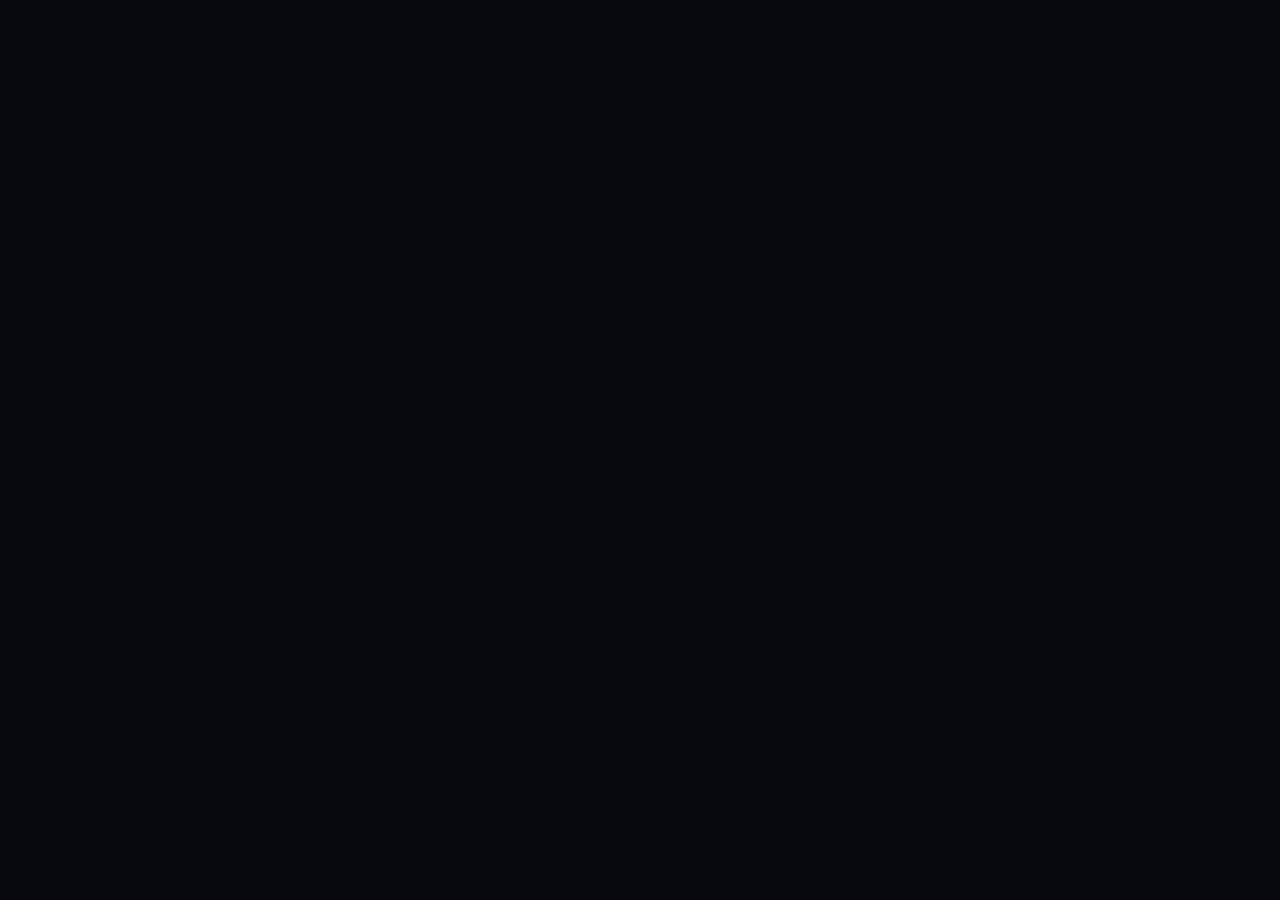
==== index.html @ 8daef74c "Add files via upload" ====
<!DOCTYPE html>
<html lang="en">
<head>
    <meta charset="UTF-8">
    <meta name="viewport" content="width=device-width, initial-scale=1.0">
    <title>IshaDashboard1018</title>
    <script src="https://unpkg.com/react@18/umd/react.production.min.js"></script>
    <script src="https://unpkg.com/react-dom@18/umd/react-dom.production.min.js"></script>
    <script src="https://unpkg.com/@babel/standalone/babel.min.js"></script>
    <script src="https://cdn.tailwindcss.com"></script>
    <style>
        body { background-color: #07090E; color: #E2E8F0; font-family: -apple-system, BlinkMacSystemFont, "Segoe UI", Roboto, Helvetica, Arial, sans-serif; margin: 0; padding: 0; overflow-x: hidden; }
        .no-scrollbar::-webkit-scrollbar { display: none; }
        .no-scrollbar { -ms-overflow-style: none; scrollbar-width: none; }
        .period-tab { padding: 1px 3px; font-size: 8px; font-weight: 700; cursor: pointer; color: #64748B; border-bottom: 2px solid transparent; }
        .period-tab.active { color: #38BDF8; border-bottom-color: #38BDF8; }
        .panel-card { background: #0D111A; border: 1px solid #1E293B; border-radius: 10px; padding: 12px; }
        @keyframes marqueeScroll { 0% { transform: translateX(0%); } 100% { transform: translateX(-50%); } }
        .marquee-track { display: flex; width: -moz-max-content; width: max-content; animation: marqueeScroll 22s linear infinite; }
        .marquee-track:hover { animation-play-state: paused; }
        @keyframes pulseBlink { 0% { opacity: 1; transform: scale(1); } 50% { opacity: 0.4; transform: scale(1.05); } 100% { opacity: 1; transform: scale(1); } }
        .blink-badge { animation: pulseBlink 1.2s infinite ease-in-out; }
    </style>
</head>
<body class="p-2 min-h-screen">
    <div id="root"></div>

    <script type="text/babel">
        const { useState, useEffect } = React;

        const MiniBarChart = ({ title, value, color, period, setPeriod, bars }) => (
            <div className="bg-[#090D14] border border-[#1E293B] rounded-lg p-2.5 mb-2.5">
                <div className="flex justify-between items-center text-[10px] font-bold mb-1">
                    <span className="text-slate-400 uppercase tracking-wider">{title}</span>
                    <span className={color}>{value}</span>
                </div>
                <div className="flex justify-between border-b border-[#1E293B] pb-1 mb-2">
                    {['1D', '5D', '1M', '6M', 'YTD', '1Y', '5Y', 'Max'].map(p => (
                        <span key={p} onClick={() => setPeriod(p)} className={`period-tab ${period === p ? 'active' : ''}`}>{p}</span>
                    ))}
                </div>
                <div className="flex items-end gap-1 h-10 pt-1">
                    {bars.map((h, i) => (
                        <div key={i} className="flex-1 rounded-t-sm" style={{ height: `${h}%`, background: color.includes('emerald') || color.includes('sky') ? 'linear-gradient(to top, #0284C7, #38BDF8)' : 'linear-gradient(to top, #C026D3, #E879F9)' }}></div>
                    ))}
                </div>
            </div>
        );

        const HorizontalBar = ({ label, value, percent, color }) => (
            <div className="flex items-center justify-between text-[10px] py-1">
                <span className="text-slate-300 w-24 truncate">{label}</span>
                <div className="flex-1 mx-2 bg-slate-800 rounded-full h-1.5 overflow-hidden">
                    <div className={`h-full rounded-full ${color}`} style={{ width: `${percent}%` }}></div>
                </div>
                <span className={`font-mono ${value.startsWith('+') ? 'text-emerald-400' : 'text-amber-400'}`}>{value}</span>
            </div>
        );

        const App = () => {
            const [selectedBot, setSelectedBot] = useState('crypto');
            const [superIntel, setSuperIntel] = useState(true);
            const [activeNav, setActiveNav] = useState('overview');
            const [refreshing, setRefreshing] = useState(false);
            const [tickerQuery, setTickerQuery] = useState('');
            const [tickerSuggestions, setTickerSuggestions] = useState([]);
            
            // Selected search stock for dynamic chart below search bar
            const [searchedStock, setSearchedStock] = useState(null);
            const [searchChartPeriod, setSearchChartPeriod] = useState('1D');

            // Independent states for each bot page: crypto, us_trading, zerodha
            const [botStates, setBotStates] = useState({
                crypto: { status: 'STOPPED', buyBlocked: 'ON' },
                us_trading: { status: 'STOPPED', buyBlocked: 'ON' },
                zerodha: { status: 'STOPPED', buyBlocked: 'ON' }
            });
            
            const [unrMsg, setUnrMsg] = useState([
                { id: 1, time: '2026-10-17 07:35:12', source: 'Robinhood.com', text: 'Order filled: Buy 14.21 NEAR-USD @ $5.08 limit execution confirmed.' },
                { id: 2, time: '2026-10-17 07:30:00', source: 'Robinhood.com', text: 'Liquidity alert: Available buying power successfully synchronized.' }
            ]);
            const [allMsg, setAllMsg] = useState([
                { id: 1, time: '2026-10-17 07:35:12', source: 'Robinhood.com', text: 'Order filled: Buy 14.21 NEAR-USD @ $5.08 limit execution confirmed.' },
                { id: 2, time: '2026-10-17 07:30:00', source: 'Robinhood.com', text: 'Liquidity alert: Available buying power successfully synchronized.' }
            ]);

            // BCU_V1: server-driven bot state, Stop BUY and messages (no local source of truth)
            React.useEffect(() => {
                let on = true;
                const get = async (u) => { const r = await fetch(u, { credentials: 'same-origin', cache: 'no-store' }); const x = await r.json().catch(() => ({})); if (!r.ok) { const e = new Error(x.error || ('HTTP ' + r.status)); e.status = r.status; throw e; } return x; };
                const load = async () => {
                    try {
                        const [c, s, m] = await Promise.all([get('/api/buy-controls'), get('/api/bot-live-status'), get('/api/messages')]);
                        if (!on) return;
                        setBotStates(prev => { const n = { ...prev }; ['crypto', 'us_trading', 'zerodha'].forEach(b => { n[b] = { ...prev[b], buyBlocked: c.state.bots[b].enabled === true ? 'OFF' : 'ON', status: s.bots[b].running ? 'RUNNING' : 'STOPPED' }; }); return n; });
                        setAllMsg(m.messages); setUnrMsg(m.unread_messages);
                    } catch (e) { if (e.status === 401 && window.__showLogin) window.__showLogin(); }
                };
                window.__refresh = load; load();
                const id = setInterval(load, 5000);
                return () => { on = false; clearInterval(id); };
            }, []);
            const [p1, setP1] = useState('1D');
            const [p2, setP2] = useState('1D');
            const [p3, setP3] = useState('5D');

            const [liveTickers, setLiveTickers] = useState([]);


            // Live market ticker feed; quotes come from the existing market API.
            useEffect(() => {
                let cancelled = false;
                let timer;
                const botKey = String(selectedBot || '').toLowerCase();
                const symbols = botKey.includes('crypto')
                    ? ['BTC-USD', 'ETH-USD', 'SOL-USD', 'DOGE-USD', 'XRP-USD', 'NEAR-USD']
                    : (botKey.includes('zerodha') || botKey.includes('india')
                        ? ['RELIANCE.NS', 'TCS.NS', 'INFY.NS', 'HDFCBANK.NS', 'ICICIBANK.NS', 'SBIN.NS']
                        : ['AAPL', 'MSFT', 'NVDA', 'AMZN', 'META', 'TSLA']);

                const refreshLiveTickers = async () => {
                    const results = await Promise.all(symbols.map(async symbol => {
                        try {
                            const response = await fetch(
                                '/api/world-market/chart?symbol=' +
                                encodeURIComponent(symbol) + '&period=day',
                                { cache: 'no-store' }
                            );
                            if (!response.ok) return null;
                            const payload = await response.json();
                            const chart = payload?.data?.chart?.result?.[0];
                            if (!chart) return null;

                            const meta = chart.meta || {};
                            const quote = chart.indicators?.quote?.[0] || {};
                            const closes = (quote.close || []).filter(
                                value => typeof value === 'number' && Number.isFinite(value)
                            );
                            const price = Number(meta.regularMarketPrice) || closes[closes.length - 1];
                            const previous = Number(meta.chartPreviousClose) ||
                                Number(meta.previousClose) || closes[0];
                            if (!Number.isFinite(price) || !Number.isFinite(previous) || previous === 0) return null;

                            const change = ((price - previous) / previous) * 100;
                            const currency = meta.currency || (symbol.endsWith('.NS') ? 'INR' : 'USD');
                            const formatted = new Intl.NumberFormat('en-US', {
                                style: 'currency',
                                currency,
                                maximumFractionDigits: price < 10 ? 4 : 2
                            }).format(price);

                            return {
                                symbol,
                                price: formatted,
                                change: (change >= 0 ? '+' : '') + change.toFixed(2) + '%',
                                bullish: change >= 0
                            };
                        } catch (_) {
                            return null;
                        }
                    }));

                    if (!cancelled) setLiveTickers(results.filter(Boolean));
                };

                refreshLiveTickers();
                timer = setInterval(refreshLiveTickers, 60000);
                return () => {
                    cancelled = true;
                    clearInterval(timer);
                };
            }, [selectedBot]);


            // Search suggestions are retrieved from the live market API.
            useEffect(() => {
                let cancelled = false;
                const query = tickerQuery.trim();

                if (!query) {
                    setTickerSuggestions([]);
                    return () => { cancelled = true; };
                }

                const timer = setTimeout(async () => {
                    try {
                        const response = await fetch(
                            '/api/world-market/search?q=' + encodeURIComponent(query),
                            { cache: 'no-store' }
                        );
                        if (!response.ok) throw new Error('Search request failed');

                        const payload = await response.json();
                        const data = payload?.data || payload || {};
                        const quotes = data.quotes || data.results || [];
                        const filtered = quotes.filter(item => String(item.symbol || '').trim()).slice(0, 10).map(item => ({
                            symbol: item.symbol,
                            name: item.shortname || item.longname || item.symbol,
                            price: 'Select for live quote',
                            change: '',
                            bullish: true
                        }));

                        if (!cancelled) setTickerSuggestions(filtered);
                    } catch (_) {
                        if (!cancelled) setTickerSuggestions([]);
                    }
                }, 300);

                return () => {
                    cancelled = true;
                    clearTimeout(timer);
                };
            }, [tickerQuery, selectedBot]);

            const handleFullRefresh = () => {
                setRefreshing(true);
                Promise.resolve()
                    .then(() => {
                        return Promise.all([
                            typeof window.__refresh === 'function'
                                ? window.__refresh() : Promise.resolve(),
                            typeof window.__refreshPortfolio === 'function'
                                ? window.__refreshPortfolio() : Promise.resolve()
                        ]);
                    })
                    .catch((error) => {
                        console.error('Dashboard refresh failed:', error);
                    })
                    .finally(() => {
                        setTimeout(() => setRefreshing(false), 700);
                    });
            };

            const handleTickerInput = (e) => {
                setTickerQuery(e.target.value);
            };

            const selectTicker = async (item) => {
                setTickerQuery('');
                setTickerSuggestions([]);
                setSearchedStock({
                    ...item,
                    price: 'Loading live quote...',
                    change: '',
                    bullish: true
                });

                try {
                    const response = await fetch(
                        '/api/world-market/chart?symbol=' +
                        encodeURIComponent(item.symbol) + '&period=day',
                        { cache: 'no-store' }
                    );
                    if (!response.ok) throw new Error('Quote request failed');

                    const payload = await response.json();
                    const chart = payload?.data?.chart?.result?.[0];
                    if (!chart) throw new Error('No quote data');

                    const meta = chart.meta || {};
                    const closes = (chart.indicators?.quote?.[0]?.close || [])
                        .filter(v => typeof v === 'number' && Number.isFinite(v));
                    const price = Number(meta.regularMarketPrice) ||
                        closes[closes.length - 1];
                    const previous = Number(meta.chartPreviousClose) ||
                        Number(meta.previousClose) || closes[0];

                    if (!Number.isFinite(price)) throw new Error('No current price');

                    const currency = meta.currency ||
                        (item.symbol.endsWith('.NS') || item.symbol.endsWith('.BO') ? 'INR' : 'USD');
                    const formatted = new Intl.NumberFormat('en-US', {
                        style: 'currency',
                        currency,
                        maximumFractionDigits: price < 10 ? 4 : 2
                    }).format(price);

                    const change = Number.isFinite(previous) && previous !== 0
                        ? ((price - previous) / previous) * 100
                        : null;

                    setSearchedStock({
                        ...item,
                        price: formatted,
                        change: change === null ? 'Change unavailable' :
                            (change >= 0 ? '+' : '') + change.toFixed(2) + '%',
                        bullish: change === null ? true : change >= 0
                    });
                } catch (error) {
                    setSearchedStock({
                        ...item,
                        price: 'Live quote unavailable',
                        change: '',
                        bullish: true
                    });
                }
            };

            const [liveProfiles, setLiveProfiles] = useState({});

            const botProfiles = {
                crypto: {
                    name: 'Crypto Bot',
                    portal: 'Robinhood.com',
                    funds: '$94.10',
                    realized: '+$24.50 (+26.04%)',
                    unrealized: '+$8.18 (+11.75%)',
                    totalValue: '$77.78',
                    holdingsTitle: 'CRYPTO Active Holdings - Live Stream (Robinhood.com)',
                    holdings: [
                        { asset: 'NEAR-USD', shares: '14.21', buyPrice: '$5.08', currPrice: '$4.78', diff: '-$0.3000', invested: '$72.1', fee: '$0.15', currVal: '$67.92', totalDiff: '-$4.18' },
                        { asset: 'BTC-USD', shares: '0.00005973', buyPrice: '$83500', currPrice: '$81760.77', diff: '-$1739.2300', invested: '$4.99', fee: '$0.02', currVal: '$4.88', totalDiff: '-$0.11' },
                        { asset: 'XLM-USD', shares: '1', buyPrice: '$0.19', currPrice: '$0.1834', diff: '-$0.0066', invested: '$0.19', fee: '$0.01', currVal: '$0.18', totalDiff: '-$0.01' }
                    ],
                    closedTrades: [
                        { time: '2026-10-13 18:38', symbol: 'NEAR-USD', type: 'SELL +5% NP', qty: '12.8', invested: '$26.18', sold: '$27.52', pnl: '+$14.85' },
                        { time: '2026-10-12 14:15', symbol: 'SOL-USD', type: 'SELL +5% NP', qty: '0.45', invested: '$77.63', sold: '$81.54', pnl: '+$8.40' },
                        { time: '2026-10-11 09:18', symbol: 'BTC-USD', type: 'SELL -1% Loss', qty: '0.0001', invested: '$6.68', sold: '$6.61', pnl: '-$1.25' }
                    ]
                },
                us_trading: {
                    name: 'US Trading Bot',
                    portal: 'Robinhood.com',
                    funds: '$1,450.00',
                    realized: '+$112.30 (+8.40%)',
                    unrealized: '+$45.20 (+3.10%)',
                    totalValue: '$1,607.50',
                    holdingsTitle: 'US TRADING Active Holdings - Live Stream (Robinhood.com)',
                    holdings: [
                        { asset: 'NVDA', shares: '5.00', buyPrice: '$132.50', currPrice: '$138.20', diff: '+$5.7000', invested: '$662.50', fee: '$0.50', currVal: '$691.00', totalDiff: '+$28.50' },
                        { asset: 'TSLA', shares: '3.00', buyPrice: '$225.00', currPrice: '$218.50', diff: '-$6.5000', invested: '$675.00', fee: '$0.50', currVal: '$655.50', totalDiff: '-$19.50' }
                    ],
                    closedTrades: [
                        { time: '2026-10-13 15:45', symbol: 'AAPL', type: 'SELL +3% NP', qty: '4.00', invested: '$880.00', sold: '$906.40', pnl: '+$26.40' }
                    ]
                },
                zerodha: {
                    name: 'Zerodha Bot',
                    portal: 'India (Zerodha.com)',
                    funds: '₹45,200.00',
                    realized: '+₹3,450.00 (+7.60%)',
                    unrealized: '+₹1,210.00 (+2.70%)',
                    totalValue: '₹49,860.00',
                    holdingsTitle: 'ZERODHA Active Holdings - Live Stream (India)',
                    holdings: [
                        { asset: 'RELIANCE', shares: '10', buyPrice: '₹2,880.00', currPrice: '₹2,940.00', diff: '+₹60.00', invested: '₹28,800', fee: '₹15.00', currVal: '₹29,400', totalDiff: '+₹600.00' },
                        { asset: 'TCS', shares: '5', buyPrice: '₹4,150.00', currPrice: '₹4,120.00', diff: '-₹30.00', invested: '₹20,750', fee: '₹12.00', currVal: '₹20,600', totalDiff: '-₹150.00' }
                    ],
                    closedTrades: [
                        { time: '2026-10-13 14:10', symbol: 'INFY', type: 'SELL +4% Target', qty: '15', invested: '₹22,500', sold: '₹23,400', pnl: '+₹900.00' }
                    ]
                }
            };


            React.useEffect(() => {
                let active = true;

                const number = (value) => {
                    if (value === null || value === undefined || value === '') return null;
                    const n = Number(value);
                    return Number.isFinite(n) ? n : null;
                };

                const money = (value, currency) => {
                    const n = number(value);
                    if (n === null) return 'Unavailable';
                    return new Intl.NumberFormat(
                        currency === 'INR' ? 'en-IN' : 'en-US',
                        { style: 'currency', currency, maximumFractionDigits: 2 }
                    ).format(n);
                };

                const signedMoney = (value, currency) => {
                    const n = number(value);
                    if (n === null) return 'Unavailable';
                    return (n > 0 ? '+' : n < 0 ? '-' : '') +
                        money(Math.abs(n), currency);
                };

                const percent = (value, base) => {
                    const n = number(value);
                    const b = number(base);
                    if (n === null || b === null || b === 0) return '';
                    return ` (${n / Math.abs(b) * 100 >= 0 ? '+' : ''}${(n / Math.abs(b) * 100).toFixed(2)}%)`;
                };

                const unavailable = (name, portal, title) => ({
                    name, portal,
                    funds: 'Unavailable',
                    realized: 'Unavailable',
                    unrealized: 'Unavailable',
                    totalValue: 'Unavailable',
                    holdingsTitle: title,
                    holdings: [],
                    closedTrades: []
                });

                const loadPortfolio = async () => {
                    try {
                        const response = await fetch('/api/dashboard-data', {
                            credentials: 'same-origin',
                            cache: 'no-store'
                        });
                        if (!response.ok) {
                            throw new Error('Portfolio API returned HTTP ' + response.status);
                        }

                        const payload = await response.json();
                        const data = payload.data || {};
                        const profiles = {
                            crypto: unavailable(
                                'Crypto Bot', 'Robinhood.com',
                                'CRYPTO Holdings — live account integration unavailable'
                            ),
                            us_trading: unavailable(
                                'US Trading Bot', 'Robinhood.com',
                                'US STOCKS Holdings — account data unavailable'
                            ),
                            zerodha: unavailable(
                                'Zerodha Bot', 'India (Zerodha.com)',
                                'ZERODHA Holdings — snapshot unavailable'
                            )
                        };

                        const stocks = data.stocks && data.stocks.available
                            ? data.stocks.data : null;

                        if (stocks && typeof stocks === 'object') {
                            const cash = number(stocks.cash);
                            const positions = Object.entries(stocks.positions || {});
                            let marketValue = 0;
                            let unrealized = 0;
                            let complete = cash !== null;
                            const holdings = positions.map(([symbol, p]) => {
                                const qty = number(p.quantity);
                                const entry = number(p.entry_price);
                                const last = number(p.last_price);
                                const invested = number(p.total_cost) ??
                                    (qty !== null && entry !== null ? qty * entry : null);
                                const value = qty !== null && last !== null ? qty * last : null;
                                const diff = entry !== null && last !== null ? last - entry : null;
                                const pnl = qty !== null && diff !== null ? qty * diff : null;

                                if (value === null || pnl === null) complete = false;
                                if (value !== null) marketValue += value;
                                if (pnl !== null) unrealized += pnl;

                                return {
                                    asset: symbol,
                                    shares: qty === null ? 'Unavailable' : String(qty),
                                    buyPrice: money(entry, 'USD'),
                                    currPrice: money(last, 'USD'),
                                    diff: signedMoney(diff, 'USD'),
                                    invested: money(invested, 'USD'),
                                    fee: money(p.entry_fee, 'USD'),
                                    currVal: money(value, 'USD'),
                                    totalDiff: signedMoney(pnl, 'USD')
                                };
                            });

                            const realized = number(stocks.realized_pnl);
                            const starting = number(stocks.starting_cash);
                            const realizedText = realized === null
                                ? 'Unavailable'
                                : signedMoney(realized, 'USD') + percent(realized, starting);
                            const unrealizedText = complete
                                ? signedMoney(unrealized, 'USD') +
                                  percent(unrealized, positions.reduce((sum, [, p]) =>
                                      sum + (number(p.total_cost) ?? 0), 0))
                                : 'Unavailable';

                            const rows = data.stock_trades &&
                                data.stock_trades.available &&
                                Array.isArray(data.stock_trades.rows)
                                ? data.stock_trades.rows : [];

                            const first = (row, keys) => {
                                for (const key of keys) {
                                    if (row[key] !== undefined && row[key] !== '') return row[key];
                                }
                                return '—';
                            };

                            profiles.us_trading = {
                                name: 'US Trading Bot',
                                portal: 'Robinhood.com',
                                funds: money(cash, 'USD'),
                                realized: realizedText,
                                unrealized: unrealizedText,
                                totalValue: cash !== null && complete
                                    ? money(cash + marketValue, 'USD') : 'Unavailable',
                                holdingsTitle: 'US STOCKS Account Snapshot' +
                                    (data.stocks.source_modified
                                        ? ' — source updated ' + data.stocks.source_modified : ''),
                                holdings,
                                closedTrades: rows.map(row => ({
                                    time: first(row, ['time', 'timestamp', 'created', 'entry_time']),
                                    symbol: first(row, ['symbol', 'ticker', 'asset']),
                                    type: first(row, ['type', 'side', 'action', 'reason']),
                                    qty: first(row, ['quantity', 'qty', 'shares']),
                                    invested: first(row, ['invested', 'cost_basis', 'buy_value']),
                                    sold: first(row, ['sold', 'proceeds', 'sell_value']),
                                    pnl: String(first(row, ['pnl', 'realized_pnl', 'profit_loss']))
                                }))
                            };
                        }

                        const z = data.zerodha && data.zerodha.available
                            ? data.zerodha.data : null;

                        if (z && typeof z === 'object') {
                            const rows = Array.isArray(z.holdings) ? z.holdings : [];
                            let unrealized = 0;
                            let pnlComplete = rows.length > 0;

                            const holdings = rows.map(h => {
                                const qty = number(h.quantity);
                                const avg = number(h.average_price);
                                const last = number(h.last_price);
                                const pnl = number(h.pnl);
                                if (pnl === null) pnlComplete = false;
                                else unrealized += pnl;

                                return {
                                    asset: h.tradingsymbol || '—',
                                    shares: qty === null ? 'Unavailable' : String(qty),
                                    buyPrice: money(avg, 'INR'),
                                    currPrice: money(last, 'INR'),
                                    diff: signedMoney(
                                        avg !== null && last !== null ? last - avg : null,
                                        'INR'
                                    ),
                                    invested: money(
                                        qty !== null && avg !== null ? qty * avg : null,
                                        'INR'
                                    ),
                                    fee: 'Unavailable',
                                    currVal: money(
                                        qty !== null && last !== null ? qty * last : null,
                                        'INR'
                                    ),
                                    totalDiff: signedMoney(pnl, 'INR')
                                };
                            });

                            const paper = z.mode === 'PAPER' || z.read_only === true;
                            profiles.zerodha = {
                                name: 'Zerodha Bot',
                                portal: 'India (Zerodha.com)',
                                funds: paper ? 'Not verified — PAPER/read-only' : 'Unavailable',
                                realized: 'Unavailable — not supplied by this snapshot',
                                unrealized: pnlComplete
                                    ? signedMoney(unrealized, 'INR') : 'Unavailable',
                                totalValue: 'Unavailable — account total not verified',
                                holdingsTitle: 'ZERODHA ' +
                                    (paper ? 'PAPER / READ-ONLY SNAPSHOT' : 'Reconciliation Snapshot') +
                                    (z.timestamp_utc ? ' — ' + z.timestamp_utc : ''),
                                holdings,
                                closedTrades: []
                            };
                        }

                        if (active) setLiveProfiles(profiles);
                    } catch (error) {
                        console.error('Portfolio data refresh failed:', error);
                    }
                };

                window.__refreshPortfolio = loadPortfolio;
                loadPortfolio();
                const timer = setInterval(loadPortfolio, 30000);

                return () => {
                    active = false;
                    clearInterval(timer);
                    if (window.__refreshPortfolio === loadPortfolio) {
                        delete window.__refreshPortfolio;
                    }
                };
            }, []);

            const currentData = liveProfiles[selectedBot] || {
                name: botProfiles[selectedBot].name,
                portal: botProfiles[selectedBot].portal,
                funds: 'Unavailable',
                realized: 'Unavailable',
                unrealized: 'Unavailable',
                totalValue: 'Unavailable',
                holdingsTitle: 'Waiting for verified account data',
                holdings: [],
                closedTrades: []
            };
            const currentState = botStates[selectedBot];

            return (
                <div className="max-w-[1700px] mx-auto flex flex-col gap-3">
                    
                    {/* HEADER */}
                    <div className="flex flex-wrap items-center justify-between gap-3 bg-[#0D111A] border border-[#1E293B] rounded-xl p-2.5">
                        
                        {/* LEFT: ADMIN CONSOLE */}
                        <div className="flex items-center gap-2">
                            <span className="font-bold text-sm text-white">Admin Console</span>
                            <span className="bg-emerald-950 text-emerald-400 border border-emerald-500/40 text-[9px] font-bold px-2 py-0.5 rounded-full">LIVE NOW</span>
                        </div>

                        {/* CENTER: 3 BOT SELECTORS */}
                        <div className="flex items-center gap-2.5 mx-auto">
                            <button onClick={() => setSelectedBot('crypto')} className={`px-4 py-2 rounded-xl flex items-center gap-3 transition cursor-pointer text-left ${selectedBot === 'crypto' ? 'border-2 border-white scale-105' : 'opacity-80'}`} style={{ background: 'linear-gradient(135deg, #b45309, #f59e0b)', color: 'white', minWidth: '150px' }}>
                                <span className="text-2xl font-black">₿</span>
                                <div><div className="text-xs font-black">Crypto</div><div className="text-[10px]">Robinhood</div></div>
                            </button>
                            <button onClick={() => setSelectedBot('us_trading')} className={`px-4 py-2 rounded-xl flex items-center gap-3 transition cursor-pointer text-left ${selectedBot === 'us_trading' ? 'border-2 border-white scale-105' : 'opacity-80'}`} style={{ background: 'linear-gradient(135deg, #047857, #10b981)', color: 'white', minWidth: '150px' }}>
                                <span className="text-2xl font-black">$</span>
                                <div><div className="text-xs font-black">US Trading</div><div className="text-[10px]">Robinhood</div></div>
                            </button>
                            <button onClick={() => setSelectedBot('zerodha')} className={`px-4 py-2 rounded-xl flex items-center gap-3 transition cursor-pointer text-left ${selectedBot === 'zerodha' ? 'border-2 border-white scale-105' : 'opacity-80'}`} style={{ background: 'linear-gradient(135deg, #4338ca, #8b5cf6)', color: 'white', minWidth: '150px' }}>
                                <span className="text-2xl font-black">₹</span>
                                <div><div className="text-xs font-black">Zerodha</div><div className="text-[10px]">India</div></div>
                            </button>
                        </div>

                        {/* RIGHT: REFRESH, MSGS, SUPER INTEL */}
                        <div className="flex items-center gap-2">
                            <button 
                                onClick={handleFullRefresh} 
                                title="Click to refresh"
                                className={`w-8 h-8 rounded-lg overflow-hidden border border-[#A7863D] flex items-center justify-center cursor-pointer transition transform hover:scale-105 shadow-md ${refreshing ? 'animate-spin' : ''}`}>
                                <img src="bull_refresh_golden_arrow.jpg" onError={(e) => { e.target.src = "https://img.freepik.com/premium-photo/golden-bull-with-rising-arrow-stock-market-growth-concept_116124-11844.jpg"; }} alt="Refresh" className="w-full h-full object-cover" />
                            </button>

                            <button 
                                onClick={() => { setActiveNav('messages'); (setUnrMsg([]), window.__markRead()); }}
                                title="Trade Messages & Notifications"
                                className={`relative w-7 h-7 rounded-md flex items-center justify-center cursor-pointer bg-[#182234] border ${unrMsg.length > 0 ? 'border-amber-500 blink-badge' : 'border-[#475569]'}`}>
                                <span className="text-xs">✉</span>
                                {unrMsg.length > 0 && (
                                    <span className="absolute -top-1 -right-1 bg-amber-500 text-slate-950 font-black text-[7px] w-3 h-3 rounded-full flex items-center justify-center">
                                        {unrMsg.length}
                                    </span>
                                )}
                            </button>

                            <button onClick={() => setSuperIntel(v => !v)} className="px-2 py-1 rounded-lg flex items-center gap-1 cursor-pointer bg-[#182234] border border-[#475569] text-white text-[10px] font-bold" style={{ minHeight: '26px' }}>
                                <span>Super Intel</span>
                                <div className={`w-5 h-3 p-0.5 rounded-full flex items-center ${superIntel ? 'bg-emerald-500 justify-end' : 'bg-slate-600 justify-start'}`}>
                                    <div className="w-2 h-2 bg-white rounded-full"></div>
                                </div>
                            </button>
                        </div>
                    </div>

                    {/* THREE COLUMN LAYOUT */}
                    <div className="grid grid-cols-1 lg:grid-cols-12 gap-3">
                        
                        {/* LEFT COLUMN: CHARTS, WIDGETS & TICKER SEARCH */}
                        <div className="lg:col-span-3 flex flex-col gap-3">
                            <div className="panel-card flex flex-col gap-2 relative">
                                <div className="text-[10px] font-bold text-slate-400 uppercase">Stock Ticker Search</div>
                                <div className="flex gap-1">
                                    <input 
                                        type="text" 
                                        value={tickerQuery}
                                        onChange={handleTickerInput}
                                        placeholder="Search symbol (AAPL, NVDA)..." 
                                        className="w-full bg-[#090D14] border border-slate-700 rounded-lg px-3 py-1.5 text-xs text-white focus:outline-none focus:border-sky-500"
                                    />
                                    {searchedStock && (
                                        <button onClick={() => setSearchedStock(null)} className="px-2 bg-slate-800 hover:bg-slate-700 text-slate-300 text-xs rounded-lg" title="Close Chart">✕</button>
                                    )}
                                </div>
                                {tickerSuggestions.length > 0 && (
                                    <div className="absolute top-full left-0 right-0 mt-1 bg-[#0D111A] border border-slate-700 rounded-lg shadow-xl z-50 overflow-hidden">
                                        {tickerSuggestions.map((item, idx) => (
                                            <div key={idx} onClick={() => selectTicker(item)} className="px-3 py-2 text-xs hover:bg-sky-950 cursor-pointer flex justify-between items-center border-b border-slate-800">
                                                <span className="font-bold text-sky-400">{item.symbol}</span>
                                                <span className="text-[10px] text-slate-400">{item.name}</span>
                                            </div>
                                        ))}
                                    </div>
                                )}
                            </div>

                            {/* DYNAMIC STOCK PRICE CHART BELOW SEARCH BAR */}
                            {searchedStock && (
                                <div className="panel-card bg-[#090D14] border border-sky-500/50 shadow-lg">
                                    <div className="flex justify-between items-center text-[10px] font-bold mb-1">
                                        <span className="text-sky-400 uppercase tracking-wider flex items-center gap-1">
                                            📊 {searchedStock.symbol} <span className="text-slate-400 font-normal">({searchedStock.name})</span>
                                        </span>
                                        <span className={searchedStock.bullish ? 'text-emerald-400 font-mono' : 'text-amber-400 font-mono'}>
                                            {searchedStock.price} {searchedStock.change}
                                        </span>
                                    </div>
                                    <div className="flex justify-between border-b border-[#1E293B] pb-1 mb-2">
                                        {['1D', '5D', '1M', '6M', 'YTD', '1Y', '5Y', 'Max'].map(p => (
                                            <span key={p} onClick={() => setSearchChartPeriod(p)} className={`period-tab ${searchChartPeriod === p ? 'active' : ''}`}>{p}</span>
                                        ))}
                                    </div>
                                    <div className="h-20 flex items-end pt-1">
                                        <svg className="w-full h-full overflow-visible" viewBox="0 0 200 50">
                                            <path d={searchedStock.bullish ? "M 0 40 Q 50 15 100 25 T 200 5" : "M 0 10 Q 50 40 100 30 T 200 45"} fill="none" stroke={searchedStock.bullish ? "#10B981" : "#EF4444"} strokeWidth="2.5" />
                                        </svg>
                                    </div>
                                    <div className="flex justify-between items-center mt-2 pt-2 border-t border-slate-800 text-[10px]">
                                        <button onClick={() => window.open(`https://finance.yahoo.com/quote/${searchedStock.symbol}`, '_blank')} className="text-sky-400 hover:underline">View on Yahoo Finance ↗</button>
                                        <button onClick={() => setSearchedStock(null)} className="text-slate-400 hover:text-white">Dismiss</button>
                                    </div>
                                </div>
                            )}

                            <div className="panel-card flex flex-col gap-2">
                                <div className="text-[10px] font-bold text-slate-400 uppercase mb-1">MANAGEMENT</div>
                                <div className="flex flex-col gap-1">
                                    {[
                                        { id: 'overview', label: 'Overview' },
                                        { id: 'messages', label: 'Trade Messages (' + allMsg.length + ')' },
                                        { id: 'bots_status', label: 'Bots Status' },
                                        { id: 'logs', label: 'Live Logs (0)' },
                                        { id: 'cpu', label: 'CPU Usage' },
{ id: 'trade_limits', label: 'Trade Limit Configurations' },
{ id: 'versions', label: 'Version History' },
{ id: 'events', label: 'Event Tracker' }
                                    ].map(item => (
                                        <button 
                                            key={item.id} 
                                            onClick={() => { setActiveNav(item.id); if(item.id==='messages') (setUnrMsg([]), window.__markRead()); }}
                                            className={`text-left px-3 py-2 rounded-lg text-xs font-bold transition cursor-pointer flex justify-between items-center ${activeNav === item.id ? 'bg-sky-900/50 border border-sky-500 text-sky-300' : 'text-slate-300 hover:bg-slate-800'}`}>
                                            <span>{item.label}</span>
                                            {item.id === 'messages' && unrMsg.length > 0 && <span className="bg-amber-500 text-slate-950 px-1.5 py-0.2 rounded-full text-[9px] font-black">{unrMsg.length}</span>}
                                        </button>
                                    ))}
                                </div>
                            </div>

                            <div className="panel-card">
                                <MiniBarChart title={`1. ${currentData.name} Performance`} value="-5.68%" color="text-sky-400" period={p1} setPeriod={setP1} bars={[30,45,60,80,40,90,75,85]} />
                                <MiniBarChart title="2. Amount Performance" value="$-4.40" color="text-pink-400" period={p2} setPeriod={setP2} bars={[20,35,50,70,95,60,80,90]} />

                                <div className="bg-[#090D14] border border-[#1E293B] rounded-lg p-2.5 mb-2.5">
                                    <div className="text-[10px] font-bold text-slate-400 uppercase tracking-wider mb-1">3. Live Session</div>
                                    <HorizontalBar label="Nikkei 225 (Japan)" value="+0.03%" percent={40} color="bg-emerald-500" />
                                    <HorizontalBar label="S&P 500 (US)" value="+0.53%" percent={65} color="bg-emerald-500" />
                                    <HorizontalBar label="STOXX 600 (Europe)" value="-0.10%" percent={30} color="bg-amber-500" />
                                    <HorizontalBar label="Nifty 50 (India)" value="+0.44%" percent={55} color="bg-emerald-500" />
                                </div>

                                <div className="bg-[#090D14] border border-[#1E293B] rounded-lg p-2.5 mb-2.5">
                                    <div className="text-[10px] font-bold text-slate-400 uppercase tracking-wider mb-1">4. Countries YTD</div>
                                    <HorizontalBar label="Nikkei 225 (Japan)" value="20.7%" percent={80} color="bg-amber-500" />
                                    <HorizontalBar label="S&P 500 (US)" value="12.8%" percent={60} color="bg-amber-500" />
                                    <HorizontalBar label="Nifty 50 (India)" value="-14.2%" percent={35} color="bg-amber-600" />
                                    <HorizontalBar label="FTSE 100 (UK)" value="8.4%" percent={45} color="bg-amber-500" />
                                </div>

                                <div className="bg-[#090D14] border border-[#1E293B] rounded-lg p-2.5">
                                    <div className="flex justify-between items-center text-[10px] font-bold mb-1">
                                        <span className="text-slate-400 uppercase">Market Summary &gt; Gold Futures</span>
                                        <span className="text-amber-400 font-mono">4,104.65 USD</span>
                                    </div>
                                    <div className="flex justify-between border-b border-[#1E293B] pb-1 mb-2">
                                        {['1D', '5D', '1M', '6M', 'YTD', '1Y', '5Y', 'Max'].map(p => (
                                            <span key={p} onClick={() => setP3(p)} className={`period-tab ${p3 === p ? 'active' : ''}`}>{p}</span>
                                        ))}
                                    </div>
                                    <div className="h-14 flex items-end pt-1">
                                        <svg className="w-full h-full overflow-visible" viewBox="0 0 200 50">
                                            <path d="M 0 40 Q 50 20 100 35 T 200 10" fill="none" stroke="#F43F5E" strokeWidth="2" />
                                        </svg>
                                    </div>
                                </div>
                            </div>
                        </div>

                        {/* CENTER COLUMN: TRADES, POSITIONS & SUMMARY */}
                        <div className="lg:col-span-6 flex flex-col gap-3">
                            {activeNav === 'overview' && (
                                <>
                                    <div className="bg-[#0D111A] border border-[#1E293B] rounded-xl p-2.5 overflow-hidden">
                                        <div className="marquee-track text-xs font-mono gap-6">
                                            {liveTickers.concat(liveTickers).map((t, idx) => (
                                                <span key={idx} className="text-slate-200">
                                                    {t.symbol} <span className={t.bullish ? 'text-emerald-400 font-bold' : 'text-amber-400 font-bold'}>{t.price} {t.change}</span>
                                                </span>
                                            ))}
                                        </div>
                                    </div>

                                    <div className="panel-card flex flex-col gap-3">
                                        <div className="flex items-center justify-between border-b border-slate-800 pb-2 flex-wrap gap-2">
                                            
                                            {/* LEFT SIDE: Portal Status + StopBuy Toggle */}
                                            <div className="flex items-center gap-3">
                                                <div className="flex items-center gap-2 text-xs font-bold">
                                                    <span className={`w-2.5 h-2.5 rounded-full ${currentState.status === 'RUNNING' ? 'bg-emerald-500' : 'bg-red-500'}`}></span>
                                                    <span>Portal: <span className="text-sky-400">{currentData.portal}</span></span>
                                                    <span className="text-slate-500">|</span>
                                                    <span className="text-slate-400">Status: <span className={currentState.status === 'RUNNING' ? 'text-emerald-400' : 'text-red-400'}>{currentState.status === 'RUNNING' ? 'RUNNING_STREAMING' : 'NOT_RUNNING'}</span></span>
                                                </div>

                                                {window.__TradeToggles && React.createElement(window.__TradeToggles, { bot: selectedBot, buyBlocked: currentState.buyBlocked, status: currentState.status })}
                                            </div>

                                            {/* RIGHT SIDE: Start Bot / Stop Bot Action Buttons (Reduced text size to text-[11px] / py-0.5) */}
                                            
                                        </div>

                                        <div className="grid grid-cols-2 sm:grid-cols-4 gap-2 text-center">
                                            <div className="bg-[#090D14] p-2.5 rounded-lg border border-slate-800"><div className="text-[10px] text-slate-400">Available Funds</div><div className="text-lg font-bold text-white">{currentData.funds}</div></div>
                                            <div className="bg-[#090D14] p-2.5 rounded-lg border border-slate-800"><div className="text-[10px] text-slate-400">Realized P&L</div><div className="text-lg font-bold text-emerald-400">{currentData.realized}</div></div>
                                            <div className="bg-[#090D14] p-2.5 rounded-lg border border-slate-800"><div className="text-[10px] text-slate-400">Unrealized P&L</div><div className="text-lg font-bold text-emerald-400">{currentData.unrealized}</div></div>
                                            <div className="bg-[#090D14] p-2.5 rounded-lg border border-slate-800"><div className="text-[10px] text-slate-400">Total Value</div><div className="text-lg font-bold text-white">{currentData.totalValue}</div></div>
                                        </div>
                                    </div>

                                    {/* ACTIVE HOLDINGS TABLE */}
                                    <div className="panel-card overflow-x-auto">
                                        <div className="text-xs font-bold text-slate-200 mb-2">{currentData.holdingsTitle}</div>
                                        <table className="w-full text-[11px] text-left border-collapse">
                                            <thead>
                                                <tr className="text-slate-400 border-b border-slate-800 text-[10px] uppercase">
                                                    <th className="py-2">Asset</th>
                                                    <th>Shares Count</th>
                                                    <th>Buy Price</th>
                                                    <th>Current Price</th>
                                                    <th>Diff Amt @Share</th>
                                                    <th>Invested Value</th>
                                                    <th>Buy Fee</th>
                                                    <th>Current Value</th>
                                                    <th>Total Diff @Ret</th>
                                                    <th>Actions</th>
                                                </tr>
                                            </thead>
                                            <tbody className="divide-y divide-slate-800 font-mono">
                                                {(currentData.holdings.length ? currentData.holdings : [{
            asset: 'No verified holdings',
            shares: '—', buyPrice: '—', currPrice: '—',
            diff: '—', invested: '—', fee: '—',
            currVal: '—', totalDiff: '—'
        }]).map((h, i) => (
                                                    <tr key={i}>
                                                        <td className="py-2 font-bold text-sky-300">{h.asset}</td>
                                                        <td>{h.shares}</td>
                                                        <td>{h.buyPrice}</td>
                                                        <td>{h.currPrice}</td>
                                                        <td className={h.diff.startsWith('+') ? 'text-emerald-400' : 'text-amber-400'}>{h.diff}</td>
                                                        <td>{h.invested}</td>
                                                        <td>{h.fee}</td>
                                                        <td>{h.currVal}</td>
                                                        <td className={h.totalDiff.startsWith('+') ? 'text-emerald-400' : 'text-amber-400'}>{h.totalDiff}</td>
                                                        <td><div className="flex gap-1"><button onClick={() => alert('No order was submitted. This Buy button is not connected to a broker order API.')} className="bg-emerald-600 text-white px-2 py-0.5 rounded text-[10px]">Buy</button><button onClick={() => alert('No order was submitted. This Sell button is not connected to a broker order API.')} className="bg-amber-600 text-white px-2 py-0.5 rounded text-[10px]">Sell</button></div></td>
                                                    </tr>
                                                ))}
                                            </tbody>
                                        </table>
                                    </div>

                                    {/* CLOSED TRADES / LAST POSITIONS */}
                                    <div className="panel-card overflow-x-auto">
                                        <div className="text-xs font-bold text-slate-200 mb-2">Closed Trades & Rebuy Executioner ({currentData.portal})</div>
                                        <table className="w-full text-[11px] text-left border-collapse">
                                            <thead>
                                                <tr className="text-slate-400 border-b border-slate-800 text-[10px] uppercase">
                                                    <th className="py-2">Timestamp</th>
                                                    <th>Symbol</th>
                                                    <th>Type</th>
                                                    <th>Qty</th>
                                                    <th>Invested</th>
                                                    <th>Sold</th>
                                                    <th>P&L</th>
                                                    <th>Action</th>
                                                </tr>
                                            </thead>
                                            <tbody className="divide-y divide-slate-800 font-mono">
                                                {(currentData.closedTrades.length ? currentData.closedTrades : [{
            time: '—', symbol: 'No verified trade history',
            type: 'History unavailable', qty: '—',
            invested: '—', sold: '—', pnl: '—'
        }]).map((t, i) => (
                                                    <tr key={i}>
                                                        <td className="py-2 text-slate-400">{t.time}</td>
                                                        <td className="font-bold text-sky-300">{t.symbol}</td>
                                                        <td className={t.pnl.startsWith('+') ? 'text-emerald-400' : 'text-amber-400'}>{t.type}</td>
                                                        <td>{t.qty}</td>
                                                        <td>{t.invested}</td>
                                                        <td>{t.sold}</td>
                                                        <td className={t.pnl.startsWith('+') ? 'text-emerald-400' : 'text-amber-400'}>{t.pnl}</td>
                                                        <td><button onClick={() => alert('No order was submitted. This Rebuy button is not connected to a broker order API.')} className="bg-emerald-500 text-slate-950 font-bold px-3 py-1 rounded text-[10px]">Rebuy Now</button></td>
                                                    </tr>
                                                ))}
                                            </tbody>
                                        </table>
                                    </div>
                                </>
                            )}

                            {activeNav === 'messages' && (
                                <div className="panel-card flex flex-col gap-3 min-h-[400px]">
                                    <div className="text-sm font-bold text-sky-300 border-b border-slate-800 pb-2">Permanent Trade & Notification Messages Archive</div>
                                    <div className="space-y-2">
                                        {allMsg.map(m => (
                                            <div key={m.id} className="p-3 bg-[#090D14] rounded-lg border border-slate-800">
                                                <div className="flex justify-between text-[10px] text-slate-400"><span className="text-sky-400 font-bold">{m.source}</span><span>{m.time}</span></div>
                                                <div className="text-xs text-slate-200 mt-1">{m.text}</div>
                                            </div>
                                        ))}
                                    </div>
                                </div>
                            )}

                            {activeNav === 'trade_limits' && (<div className="panel-card" ref={el => { if (el && window.__mountPanel) window.__mountPanel('trade_limits', el); }}></div>)}
{activeNav === 'versions' && (<div className="panel-card" ref={el => { if (el && window.__mountPanel) window.__mountPanel('versions', el); }}></div>)}
{activeNav === 'events' && (<div className="panel-card" ref={el => { if (el && window.__mountPanel) window.__mountPanel('events', el); }}></div>)}
{activeNav === 'cpu' && (
                                <div className="panel-card flex flex-col gap-3 min-h-[400px]">
                                    <div className="text-sm font-bold text-sky-300 border-b border-slate-800 pb-2">System CPU & Resource Utilization</div>
                                    <div className="grid grid-cols-3 gap-3 text-center">
                                        <div className="bg-[#090D14] p-3 rounded-lg border border-slate-800"><div className="text-[10px] text-slate-400">CPU Load</div><div className="text-xl font-bold text-emerald-400 mt-1">14.2%</div></div>
                                        <div className="bg-[#090D14] p-3 rounded-lg border border-slate-800"><div className="text-[10px] text-slate-400">RAM Usage</div><div className="text-xl font-bold text-sky-400 mt-1">1.24 GB</div></div>
                                        <div className="bg-[#090D14] p-3 rounded-lg border border-slate-800"><div className="text-[10px] text-slate-400">PM2 Status</div><div className="text-xl font-bold text-emerald-400 mt-1">ONLINE</div></div>
                                    </div>
                                </div>
                            )}
                        </div>

                        {/* RIGHT COLUMN: MARKET INTELLIGENCE & WIDGETS */}
                        {superIntel && (
                            <div className="lg:col-span-3 flex flex-col gap-3">
                                <div className="panel-card flex flex-col gap-3">
                                    <div className="text-xs font-bold text-slate-200 border-b border-slate-800 pb-1 flex justify-between items-center">
                                        <span>Market Intelligence</span>
                                        <button onClick={handleFullRefresh} className="text-[10px] bg-slate-800 px-2 py-0.5 rounded text-sky-400 cursor-pointer">Refresh</button>
                                    </div>

                                    <div className="flex justify-between items-center text-xs">
                                        <span className="text-slate-400">Market Regime</span>
                                        <span className="bg-emerald-950 text-emerald-400 border border-emerald-500/40 text-[10px] px-2 py-0.5 rounded font-bold">BULLISH / RISING</span>
                                    </div>

                                    <div className="bg-[#090D14] p-3 rounded-lg border border-slate-800 flex justify-between items-center">
                                        <div>
                                            <div className="text-[10px] text-slate-400">SENTIMENT SCORE</div>
                                            <div className="text-xs font-bold text-emerald-400 mt-0.5">High Sentiment</div>
                                        </div>
                                        <div className="text-2xl font-black text-white font-mono">78.4</div>
                                    </div>

                                    <div>
                                        <div className="text-[10px] font-bold text-slate-400 uppercase mb-1">Sector Performance (%)</div>
                                        <HorizontalBar label="Tech & Semi" value="+2.4%" percent={80} color="bg-emerald-500" />
                                        <HorizontalBar label="Defense & Av." value="+1.8%" percent={65} color="bg-emerald-500" />
                                        <HorizontalBar label="Cons. Elect." value="-0.9%" percent={40} color="bg-amber-500" />
                                        <HorizontalBar label="Healthcare" value="-0.4%" percent={45} color="bg-amber-500" />
                                        <HorizontalBar label="Fin. China" value="-1.5%" percent={25} color="bg-amber-600" />
                                    </div>
                                </div>

                                <div className="panel-card bg-[#090D14] flex flex-col gap-2">
                                    <div className="text-xs font-bold text-slate-200 border-b border-slate-800 pb-1">Regional Market Intelligence & News</div>
                                    <div className="text-[11px] space-y-1">
                                        <div className="font-bold text-amber-400 flex items-center gap-1">🇮🇳 India (NSE / BSE)</div>
                                        <p className="text-[10px] text-slate-300 leading-snug">
                                            <strong className="text-emerald-400">Bullish:</strong> Strong FII capital inflows, robust domestic mutual fund SIP liquidity & IT earnings recovery.
                                        </p>
                                    </div>
                                </div>
                            </div>
                        )}
                    </div>
                </div>
            );
        };

        ReactDOM.render(<App />, document.getElementById('root'));
    </script>
<script>
/* TLP_PANELS_V1 */
/* TLP_AUTH_RECOVERY_V2 */
(function () {
  var st = document.createElement('style');
  st.textContent = '.tlp{color:#e2e8f0;font-size:12px}.tlp h2{font-size:14px;font-weight:800;margin:0 0 8px}' +
    '.tlp .note{color:#94a3b8;margin-bottom:12px}.tlp input[type=number]{background:#0f172a;border:1px solid #334155;color:#fff;padding:6px 8px;border-radius:6px;width:160px}' +
    '.tlp button{background:#0ea5e9;color:#fff;border:0;border-radius:6px;padding:6px 12px;font-weight:700;cursor:pointer}' +
    '.tlp .row{display:flex;gap:10px;align-items:center;flex-wrap:wrap;margin:10px 0}.tlp .ok{color:#34d399}.tlp .err{color:#f87171}' +
    '.tlp table{width:100%;border-collapse:collapse}.tlp th,.tlp td{text-align:left;padding:5px 8px;border-bottom:1px solid #1e293b;vertical-align:top}' +
    '.tlp th{color:#94a3b8;font-size:10px;text-transform:uppercase}.tlp label{margin-right:12px;cursor:pointer}.tlp .wrap{overflow-x:auto}';
  document.head.appendChild(st);

  function h(tag, attrs, text) {
    var e = document.createElement(tag);
    for (var k in (attrs || {})) e.setAttribute(k, attrs[k]);
    if (text != null) e.textContent = text;
    return e;
  }
  function api(path, opts) {
    var o = Object.assign({ credentials: 'same-origin', cache: 'no-store', headers: { 'Content-Type': 'application/json' } }, opts || {});
    return fetch(path, o).then(function (r) {
      return r.json().catch(function () { return {}; }).then(function (j) {
        if (!r.ok) {
          var error = new Error(j.error || ('HTTP ' + r.status));
          error.status = r.status;
          if (r.status === 401 && typeof window.__showLogin === 'function') {
            window.__showLogin();
          }
          throw error;
        }
        return j;
      });
    });
  }
  function fmt(n) { return n == null ? 'not set' : '$' + Number(n).toLocaleString('en-US', { minimumFractionDigits: 2, maximumFractionDigits: 2 }); }
  function table(cols, rows) {
    var w = h('div', { 'class': 'wrap' }), t = h('table'), th = h('tr');
    cols.forEach(function (c) { th.appendChild(h('th', null, c)); });
    t.appendChild(th);
    rows.forEach(function (r) { var tr = h('tr'); r.forEach(function (c) { tr.appendChild(h('td', null, c)); }); t.appendChild(tr); });
    if (!rows.length) { var tr = h('tr'); var td = h('td', null, 'No records'); td.colSpan = cols.length; tr.appendChild(td); t.appendChild(tr); }
    w.appendChild(t); return w;
  }


  /* TLP_VISIBLE_SAVE_V3 */
  function mountLimits(host) {
    host.className += ' tlp';
    host.setAttribute('data-no-track', '1');
    host.appendChild(h('h2', null, 'Trade Limit Configurations'));
    host.appendChild(h('div', { 'class': 'note' },
      'These are saved allocation settings. Bot enforcement is not connected. ' +
      'Used capital, open BUY commitments and net P&L are unavailable until verified data integrations are connected.'));

    var state = h('div', { 'role': 'status' }, 'Loading configured limits...');
    host.appendChild(state);
    var cur = {}, updates = [];

    function request(url, opts) {
      var controller = new AbortController();
      var timer = setTimeout(function () { controller.abort(); }, 12000);
      var options = Object.assign({
        credentials: 'same-origin',
        cache: 'no-store',
        headers: { 'Content-Type': 'application/json' }
      }, opts || {});
      options.signal = controller.signal;
      return fetch(url, options).then(function (response) {
        return response.json().then(function (data) {
          if (!response.ok) {
            var error = new Error(data.error || ('HTTP ' + response.status));
            error.status = response.status;
            if (response.status === 401 &&
                typeof window.__showLogin === 'function') window.__showLogin();
            throw error;
          }
          return data;
        });
      }).catch(function (error) {
        if (error.name === 'AbortError')
          throw new Error('Request timed out. Reload current limits before retrying.');
        throw error;
      }).finally(function () { clearTimeout(timer); });
    }

    function row(field, label) {
      var money = function (n) { if (n == null) return 'not set'; return (field === 'zerodha' ? '\u20b9' : '$') + Number(n).toLocaleString('en-US', { minimumFractionDigits: 2, maximumFractionDigits: 2 }); }; /* TLP_ZERODHA_V1 */
      var box = h('div', {
        style: 'padding:16px 0;border-bottom:1px solid #334155'
      });
      var current = h('div', null, 'Configured limit: loading...');
      box.appendChild(h('h3', null, label));
      box.appendChild(current);
      box.appendChild(h('div', { 'class': 'note' },
        'Used capital: Unavailable | Reserved for open BUYs: Unavailable | ' +
        'Available to buy: Unavailable | Net P&L: Unavailable'));
      box.appendChild(h('div', { 'class': 'note' },
        'Limit status: NOT ENFORCED BY BOT'));

      var line = h('div', { 'class': 'row' });
      var input = h('input', {
        type: 'number', min: '0.01', max: field === 'zerodha' ? '1000000000' : '10000000',
        step: '0.01', placeholder: field === 'zerodha' ? 'New allocation in INR' : 'New allocation in USD',
        'aria-label': label + ' allocation'
      });
      var button = h('button', { type: 'button' }, 'Save');
      var message = h('span', { 'role': 'status', 'aria-live': 'polite' });
      var pending = null, deadline = 0;

      function reset() {
        pending = null;
        deadline = 0;
        button.textContent = 'Save';
      }
      input.oninput = function () {
        reset();
        message.textContent = '';
      };

      button.onclick = function () {
        message.className = 'err';
        var amount = Number(input.value);
        if (!input.value.trim() || !Number.isFinite(amount) ||
            amount <= 0 || amount > (field === 'zerodha' ? 1000000000 : 10000000)) {
          message.textContent = (field === 'zerodha' ? 'Enter an amount from \u20b90.01 to \u20b91,000,000,000.' : 'Enter an amount from $0.01 to $10,000,000.');
          return;
        }
        amount = Math.round(amount * 100) / 100;
        if (amount <= 0) {
          message.textContent = 'Minimum allocation is $0.01.';
          return;
        }

        if (pending !== amount || Date.now() > deadline) {
          pending = amount;
          deadline = Date.now() + 30000;
          button.textContent = 'Confirm Save';
          message.className = '';
          message.textContent = 'Save ' + money(amount) +
            ' as configuration? Click Confirm Save within 30 seconds. ' +
            'This does not activate bot enforcement or place an order.';
          return;
        }

        reset();
        button.disabled = true;
        input.disabled = true;
        message.className = '';
        message.textContent = 'Saving configuration...';

        request('/api/trade-limits', {
          method: 'POST',
          body: JSON.stringify({ field: field, amount: amount, confirm: true })
        }).then(function (result) {
          if (result.ok !== true || result.verified !== true ||
              result.field !== field || result.new !== amount)
            throw new Error('Save response not verified. Reload current limits.');
          return request('/api/trade-limits');
        }).then(function (result) {
          var entry = result.limits && result.limits[field];
          if (!entry || entry.amount !== amount)
            throw new Error('Read-back did not confirm the requested value.');
          cur = result.limits;
          updates.forEach(function (update) { update(); });
          message.className = 'ok';
          message.textContent = 'Configuration saved and read back: ' +
            money(amount) + '. Bot enforcement remains unavailable.';
          state.textContent = 'Last verified: ' + new Date().toLocaleString();
          input.value = '';
        }).catch(function (error) {
          message.className = 'err';
          message.textContent = 'Not confirmed: ' + error.message +
            ' Use Reload current limits before retrying.';
        }).finally(function () {
          button.disabled = false;
          input.disabled = false;
        });
      };

      line.appendChild(input);
      line.appendChild(button);
      line.appendChild(message);
      box.appendChild(line);
      host.appendChild(box);

      updates.push(function () {
        var entry = cur[field];
        current.textContent = 'Configured limit: ' +
          money(entry ? entry.amount : null);
      });
      return current;
    }

    var cryptoCurrent = row('crypto', 'Crypto');
    var stockCurrent = row('stocks', 'US Stocks');
    var zerodhaCurrent = row('zerodha', 'Zerodha (India, INR)');
    var reload = h('button', { type: 'button' }, 'Reload current limits');
    reload.style.marginTop = '12px';

    function load() {
      reload.disabled = true;
      state.className = '';
      state.textContent = 'Loading configured limits...';
      request('/api/trade-limits').then(function (result) {
        if (!result.limits || typeof result.limits !== 'object')
          throw new Error('Invalid limit response.');
        cur = result.limits;
        updates.forEach(function (update) { update(); });
        state.textContent = 'Last read: ' + new Date().toLocaleString() +
          '. Not set means no configured amount was returned.';
      }).catch(function (error) {
        state.className = 'err';
        state.textContent = 'Cannot load limits: ' + error.message;
        cryptoCurrent.textContent = 'Configured limit: unavailable';
        stockCurrent.textContent = 'Configured limit: unavailable';
        zerodhaCurrent.textContent = 'Configured limit: unavailable';
      }).finally(function () { reload.disabled = false; });
    }

    reload.onclick = load;
    host.appendChild(reload);
    load();
  }

  function mountEvents(host) {
    host.className += ' tlp';
    host.appendChild(h('h2', null, 'Event Tracker'));
    host.appendChild(h('div', { 'class': 'note' }, 'Server-side events for every state-changing API call, plus action-button clicks. Select any combination of filters.'));
    var pages = ['crypto', 'us_trading', 'zerodha', 'all', 'trade-limits', 'auth', 'dashboard', 'system'];
    var types = ['create', 'update', 'delete', 'modify', 'ui_click'];
    var out = h('div');
    function group(title, items) {
      var d = h('div', { 'class': 'row' }); d.appendChild(h('strong', null, title));
      items.forEach(function (i) {
        var l = h('label'), c = h('input', { type: 'checkbox', value: i });
        c.onchange = load; l.appendChild(c); l.appendChild(document.createTextNode(' ' + i)); d.appendChild(l);
      });
      host.appendChild(d); return d;
    }
    var gp = group('Page:', pages), gt = group('Change:', types);
    var rb = h('button', { type: 'button' }, 'Refresh'); rb.onclick = load; host.appendChild(rb); host.appendChild(out);
    function sel(g) { return Array.prototype.map.call(g.querySelectorAll('input:checked'), function (c) { return c.value; }).join(','); }
    function load() {
      api('/api/events?page=' + encodeURIComponent(sel(gp)) + '&type=' + encodeURIComponent(sel(gt)))
        .then(function (j) {
          out.textContent = '';
          out.appendChild(table(['Time', 'Page', 'Change', 'Target', 'Status', 'Details'],
            (j.events || []).map(function (e) { return [new Date(e.ts).toLocaleString(), e.page, e.change_type, e.target, e.status, JSON.stringify(e.details || {})]; })));
        }).catch(function (e) { out.textContent = 'Failed to load: ' + e.message; });
    }
    load();
  }

  function mountVersions(host) {
    host.className += ' tlp';
    host.appendChild(h('h2', null, 'Version History'));
    host.appendChild(h('div', { 'class': 'note' }, 'Dashboard deployments. Older entries were reconstructed from backup folders; new ones are recorded at deploy time.'));
    var out = h('div'); host.appendChild(out);
    api('/api/versions').then(function (j) {
      out.appendChild(table(['Version', 'Time', 'Description', 'Source', 'File hash', 'Backup'],
        (j.versions || []).map(function (v) { return [v.version, new Date(v.ts).toLocaleString(), v.description, v.source, (v.sha256 || '').slice(0, 10), v.backup || '']; })));
    }).catch(function (e) { out.textContent = 'Failed to load: ' + e.message; });
  }

  var m = { trade_limits: mountLimits, events: mountEvents, versions: mountVersions };
  window.__mountPanel = function (name, host) {
    if (host.getAttribute('data-mounted')) return;
    host.setAttribute('data-mounted', '1'); if (m[name]) m[name](host);
  };

  document.addEventListener('click', function (e) {
    var b = e.target && e.target.closest && e.target.closest('button');
    if (!b || b.closest('[data-no-track]')) return;
    var t = (b.textContent || '').trim().replace(/\s+/g, ' ').slice(0, 60);
    if (!/^(start bot|stop bot|buy|sell|rebuy now|refresh|restart|reset|clear|save)/i.test(t)) return;
    fetch('/api/events/ui', { method: 'POST', credentials: 'same-origin', headers: { 'Content-Type': 'application/json' }, body: JSON.stringify({ label: t }) }).catch(function () {});
  }, true);
})();

</script>
<script>
/* BCU_V1 */
(function () {
  var NAMES = { crypto: 'Crypto Bot', us_trading: 'US Trading Bot', zerodha: 'Zerodha Bot' };
  var UK = 'username', PK = 'password';
  function api(path, opts) {
    var o = Object.assign({ credentials: 'same-origin', cache: 'no-store', headers: { 'Content-Type': 'application/json' } }, opts || {});
    return fetch(path, o).then(function (r) {
      return r.json().catch(function () { return {}; }).then(function (j) {
        if (!r.ok) { var e = new Error(j.error || j.message || ('HTTP ' + r.status)); e.status = r.status; throw e; }
        return j;
      });
    });
  }
  window.__refresh = window.__refresh || function () {};
  window.__markRead = function () { api('/api/messages/read', { method: 'POST', body: '{}' }).catch(function () {}); };

  window.__botAction = function (bot, action) {
    var n = NAMES[bot] || bot, stop = (action === 'stop');
    var q = stop
      ? 'Stop Bot for ' + n + '?\n\nThis blocks new BUYs for this bot only.\nWARNING: the bot process is NOT stopped and pending BUY orders are NOT cancelled by this action.'
      : 'Start Bot for ' + n + '?\n\nThis sends a start request for this bot only. It may be refused if not supported for this bot.';
    if (!window.confirm(q)) return;
    api('/api/bot/' + encodeURIComponent(bot) + '/' + action, { method: 'POST', body: '{}' })
      .then(function (j) { window.alert(j.message || (stop ? 'Stop requested.' : 'Start requested.')); },
            function (e) { window.alert((stop ? 'Stop' : 'Start') + ' Bot NOT performed for ' + n + ':\n' + e.message); })
      .then(function () { window.__refresh(); });
  };

  function el(t, s, x) { var e = document.createElement(t); if (s) e.style.cssText = s; if (x != null) e.textContent = x; return e; }
  function showLogin() {
    if (document.getElementById('bcu-login')) return;
    var ov = el('div', 'position:fixed;inset:0;background:rgba(2,6,23,.97);z-index:99999;display:flex;align-items:center;justify-content:center;font-family:Arial,sans-serif');
    ov.id = 'bcu-login';
    var box = el('div', 'background:#0f172a;border:1px solid #334155;border-radius:12px;padding:24px;width:300px;color:#e2e8f0');
    box.appendChild(el('div', 'font-weight:800;font-size:16px;margin-bottom:14px', 'Admin Console sign in'));
    var u = el('input', 'width:100%;box-sizing:border-box;margin-bottom:10px;padding:9px;background:#020617;border:1px solid #334155;color:#fff;border-radius:6px');
    u.placeholder = 'Username'; u.autocomplete = 'username';
    var p = el('input', 'width:100%;box-sizing:border-box;margin-bottom:10px;padding:9px;background:#020617;border:1px solid #334155;color:#fff;border-radius:6px');
    p.type = 'password'; p.placeholder = 'Password'; p.autocomplete = 'current-password';
    var err = el('div', 'color:#f87171;font-size:12px;min-height:16px;margin-bottom:8px');
    var b = el('button', 'width:100%;padding:9px;background:#0ea5e9;color:#fff;border:0;border-radius:6px;font-weight:700;cursor:pointer', 'Sign in');
    function go() {
      var body = {}; body[UK] = u.value; body[PK] = p.value; err.textContent = '';
      b.disabled = true;
      api('/api/login', { method: 'POST', body: JSON.stringify(body) })
        .then(function (j) { if (j.authenticated === false) throw new Error('Sign in failed'); window.location.reload(); })
        .catch(function (e) { err.textContent = e.message; b.disabled = false; });
    }
    b.onclick = go; p.onkeydown = function (e) { if (e.key === 'Enter') go(); };
    [u, p, err, b].forEach(function (x) { box.appendChild(x); });
    ov.appendChild(box); document.body.appendChild(ov); u.focus();
  }
  window.__showLogin = showLogin;

  function addLogout() {
    if (document.getElementById('bcu-logout')) return;
    var b = el('button', 'position:fixed;right:10px;bottom:10px;z-index:9999;background:#1e293b;color:#cbd5e1;border:1px solid #334155;border-radius:6px;padding:4px 10px;font-size:11px;cursor:pointer', 'Log out');
    b.id = 'bcu-logout';
    b.onclick = function () { api('/api/logout', { method: 'POST', body: '{}' }).catch(function () {}).then(function () { window.location.reload(); }); };
    document.body.appendChild(b);
  }
  api('/api/session').then(function (j) { if (j.authenticated) addLogout(); else showLogin(); }).catch(function () {});
})();

</script>







<script>
/* TRADE_TOGGLES_REALTIME_V1 */
(function () {
  var NAMES = { crypto: 'Crypto Bot', us_trading: 'US Trading Bot', zerodha: 'Zerodha Bot' };
  var PORTALS = { crypto: 'Robinhood.com', us_trading: 'Robinhood.com', zerodha: 'India (Zerodha.com)' };

  function notifyModal(title, text) {
    var ov = document.createElement('div');
    ov.style.cssText = 'position:fixed;inset:0;background:rgba(2,6,23,.75);z-index:100000;display:flex;align-items:center;justify-content:center;font-family:Arial,sans-serif';
    var box = document.createElement('div');
    box.style.cssText = 'background:#0f172a;border:1px solid #38bdf8;border-radius:10px;padding:16px 20px;max-width:400px;width:90%;color:#e2e8f0;text-align:center;box-shadow:0 10px 40px rgba(0,0,0,.8)';
    var h = document.createElement('div');
    h.style.cssText = 'font-size:13px;font-weight:bold;color:#38bdf8;margin-bottom:8px';
    h.textContent = title;
    var msg = document.createElement('div');
    msg.style.cssText = 'white-space:pre-wrap;font-size:11px;line-height:1.4;margin-bottom:12px;word-break:break-word;color:#cbd5e1';
    msg.textContent = text;
    var ok = document.createElement('button');
    ok.textContent = 'OK';
    ok.style.cssText = 'background:#0ea5e9;color:#fff;border:0;border-radius:4px;padding:5px 20px;font-weight:700;cursor:pointer;font-size:11px';
    function close() { if (ov.parentNode) ov.parentNode.removeChild(ov); document.removeEventListener('keydown', onKey); }
    function onKey(e) { if (e.key === 'Escape' || e.key === 'Enter') close(); }
    ok.onclick = close; document.addEventListener('keydown', onKey);
    box.appendChild(h); box.appendChild(msg); box.appendChild(ok); ov.appendChild(box); document.body.appendChild(ov); ok.focus();
  }

  function call(url, method, body) {
    var o = { method: method || 'GET', credentials: 'same-origin', cache: 'no-store', headers: { 'Content-Type': 'application/json' } };
    if (body !== undefined) o.body = JSON.stringify(body);
    return fetch(url, o).then(function (r) {
      return r.text().then(function (t) {
        var j = {}; try { j = JSON.parse(t); } catch (_) {}
        if (!r.ok) { var e = new Error((j && (j.error || j.message)) || ('HTTP ' + r.status)); e.status = r.status; throw e; }
        j.__status = r.status; return j;
      });
    });
  }

  window.__TradeToggles = function (props) {
    var React = window.React, h = React.createElement, bot = props.bot || 'crypto', n = NAMES[bot] || bot, portalText = PORTALS[bot] || 'Robinhood.com';
    var a = React.useState(null), data = a[0], setData = a[1];
    var b = React.useState(''), busy = b[0], setBusy = b[1];

    function load() {
      return call('/api/switch-state').then(function (j) { setData(j); }).catch(function () {});
    }
    
    // Real-time polling every 500ms
    React.useEffect(function () { 
      load(); 
      var id = setInterval(load, 500); 
      return function () { clearInterval(id); }; 
    }, [bot]);

    var s = data && data.bots && data.bots[bot] ? data.bots[bot] : { buy: false, sell: true, bot: true };
    function after(newData) { 
      setBusy(''); 
      if (newData && newData.bots) setData(newData);
      if (window.__refresh) window.__refresh(); 
      load(); 
    }

    function onBuy() {
      var want = !s.buy;
      if (!window.confirm('Turn BUY ' + (want ? 'ON' : 'OFF') + ' for ' + n + '?')) return;
      setBusy('buy');
      var rid = 'ui-' + Date.now();
      call('/api/buy-controls/' + encodeURIComponent(bot), 'POST', { enabled: want, confirm: true, request_id: rid })
        .then(function (res) { after(res); notifyModal('BUY Status Updated', res.message); },
              function (e) { setBusy(''); notifyModal('Action Failed', e.message); });
    }

    function onSell() {
      var want = !s.sell;
      if (!window.confirm('Turn SELL ' + (want ? 'ON' : 'OFF') + ' for ' + n + '?')) return;
      setBusy('sell');
      var rid = 'ui-' + Date.now();
      call('/api/sell-controls/' + encodeURIComponent(bot), 'POST', { enabled: want, confirm: true, request_id: rid })
        .then(function (res) { after(res); notifyModal('SELL Status Updated', res.message); },
              function (e) { setBusy(''); notifyModal('Action Failed', e.message); });
    }

    function onBot() {
      var start = !s.bot;
      if (!window.confirm((start ? 'START' : 'STOP') + ' bot process for ' + n + '?')) return;
      setBusy('bot');
      call('/api/bot-process/' + encodeURIComponent(bot) + '/' + (start ? 'start' : 'stop'), 'POST', {})
        .then(function (res) { after(res); notifyModal('Bot Process Updated', res.message); },
              function (e) { setBusy(''); notifyModal('Action Failed', e.message); });
    }

    function sw(label, state, pending, onClick, title) {
      var col = state ? '#10b981' : '#dc2626';
      var btn = h('button', { type: 'button', role: 'switch', 'aria-checked': !!state, 'aria-label': label, onClick: onClick, disabled: !!pending, title: title,
        style: { width: 25, height: 13, borderRadius: 7, border: '1px solid rgba(255,255,255,.25)', padding: 0, position: 'relative', background: col,
                 cursor: pending ? 'wait' : 'pointer', opacity: pending ? 0.6 : 1, flex: '0 0 auto' } },
        h('span', { style: { position: 'absolute', top: 1, left: state ? 13 : 1, width: 9, height: 9, borderRadius: '50%', background: '#fff', transition: 'left 0.15s' } }));
      return h('div', { style: { display: 'flex', alignItems: 'center', gap: 6 } },
        h('span', { style: { color: '#cbd5e1', fontSize: 10, fontWeight: 800, width: 26 } }, label), btn,
        h('span', { style: { color: col, fontSize: 10, fontWeight: 800, minWidth: 20 } }, state ? 'ON' : 'OFF'));
    }

    var botStatusText = s.bot ? 'RUNNING_STREAMING' : 'STOPPED';
    var botStatusCol = s.bot ? '#10b981' : '#dc2626';

    return h('div', { style: { display: 'flex', alignItems: 'center', justifyContent: 'space-between', width: '100%', gap: 16 } },
      h('div', { style: { display: 'flex', alignItems: 'center', gap: 24 } },
        h('div', { style: { display: 'flex', flexDirection: 'column', gap: 4 } },
          sw('BUY', s.buy, busy === 'buy', onBuy, 'Toggle automatic BUY'),
          sw('SELL', s.sell, busy === 'sell', onSell, 'Toggle automatic SELL')
        ),
        h('div', { style: { display: 'flex', flexDirection: 'column', gap: 3 } },
          h('div', { style: { display: 'flex', alignItems: 'center', gap: 5, fontSize: 11, color: '#94a3b8' } },
            h('span', { style: { width: 6, height: 6, borderRadius: '50%', background: '#10b981', display: 'inline-block' } }),
            h('span', { style: { fontWeight: 'bold' } }, 'Portal:'),
            h('span', { style: { color: '#38bdf8', fontWeight: 'bold' } }, portalText)
          ),
          h('div', { style: { display: 'flex', alignItems: 'center', gap: 5, fontSize: 11, color: '#94a3b8' } },
            h('span', { style: { fontWeight: 'bold' } }, 'Status:'),
            h('span', { style: { color: botStatusCol, fontWeight: 'bold' } }, botStatusText)
          )
        )
      ),
      h('div', { style: { display: 'flex', alignItems: 'center' } },
        sw('BOT', s.bot, busy === 'bot', onBot, 'Toggle PM2 Process')
      )
    );
  };
})();

</script>
</body>
</html>
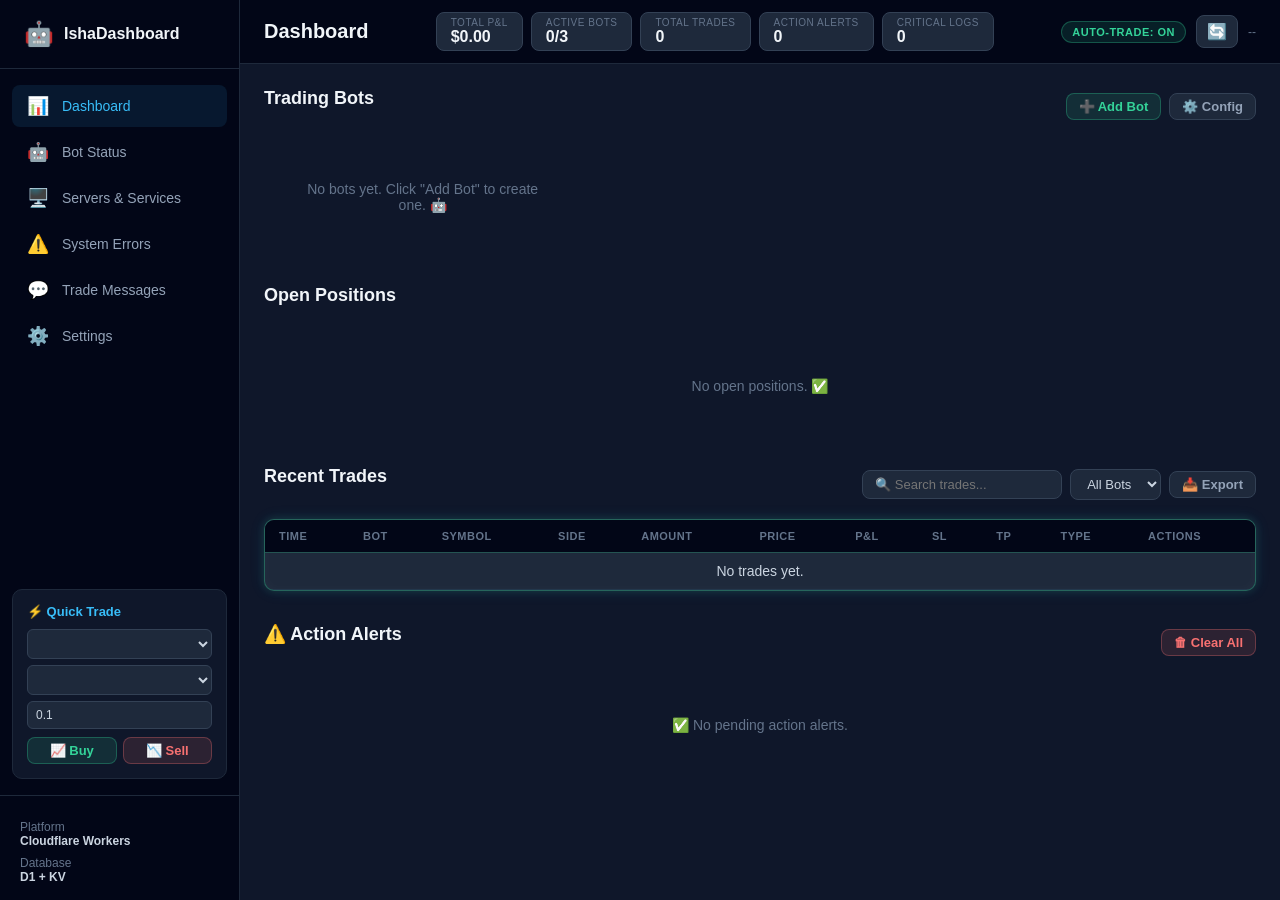
==== commit 16838f40: "Add files via upload" ====
--- a/index.html
+++ b/index.html
@@ -1,1465 +1,67 @@
 <!DOCTYPE html>
 <html lang="en">
 <head>
-    <meta charset="UTF-8">
-    <meta name="viewport" content="width=device-width, initial-scale=1.0">
-    <title>IshaDashboard1018</title>
-    <script src="https://unpkg.com/react@18/umd/react.production.min.js"></script>
-    <script src="https://unpkg.com/react-dom@18/umd/react-dom.production.min.js"></script>
-    <script src="https://unpkg.com/@babel/standalone/babel.min.js"></script>
-    <script src="https://cdn.tailwindcss.com"></script>
-    <style>
-        body { background-color: #07090E; color: #E2E8F0; font-family: -apple-system, BlinkMacSystemFont, "Segoe UI", Roboto, Helvetica, Arial, sans-serif; margin: 0; padding: 0; overflow-x: hidden; }
-        .no-scrollbar::-webkit-scrollbar { display: none; }
-        .no-scrollbar { -ms-overflow-style: none; scrollbar-width: none; }
-        .period-tab { padding: 1px 3px; font-size: 8px; font-weight: 700; cursor: pointer; color: #64748B; border-bottom: 2px solid transparent; }
-        .period-tab.active { color: #38BDF8; border-bottom-color: #38BDF8; }
-        .panel-card { background: #0D111A; border: 1px solid #1E293B; border-radius: 10px; padding: 12px; }
-        @keyframes marqueeScroll { 0% { transform: translateX(0%); } 100% { transform: translateX(-50%); } }
-        .marquee-track { display: flex; width: -moz-max-content; width: max-content; animation: marqueeScroll 22s linear infinite; }
-        .marquee-track:hover { animation-play-state: paused; }
-        @keyframes pulseBlink { 0% { opacity: 1; transform: scale(1); } 50% { opacity: 0.4; transform: scale(1.05); } 100% { opacity: 1; transform: scale(1); } }
-        .blink-badge { animation: pulseBlink 1.2s infinite ease-in-out; }
-    </style>
+  <meta charset="UTF-8" />
+  <meta name="viewport" content="width=device-width, initial-scale=1.0" />
+  <title>IshaDashboard1018 — Trading Bot Dashboard</title>
+  <link rel="stylesheet" href="/styles.css" />
+  <link rel="icon" href="data:image/svg+xml,<svg xmlns='http://www.w3.org/2000/svg' viewBox='0 0 100 100'><text y='.9em' font-size='90'>🤖</text></svg>" />
 </head>
-<body class="p-2 min-h-screen">
-    <div id="root"></div>
-
-    <script type="text/babel">
-        const { useState, useEffect } = React;
-
-        const MiniBarChart = ({ title, value, color, period, setPeriod, bars }) => (
-            <div className="bg-[#090D14] border border-[#1E293B] rounded-lg p-2.5 mb-2.5">
-                <div className="flex justify-between items-center text-[10px] font-bold mb-1">
-                    <span className="text-slate-400 uppercase tracking-wider">{title}</span>
-                    <span className={color}>{value}</span>
-                </div>
-                <div className="flex justify-between border-b border-[#1E293B] pb-1 mb-2">
-                    {['1D', '5D', '1M', '6M', 'YTD', '1Y', '5Y', 'Max'].map(p => (
-                        <span key={p} onClick={() => setPeriod(p)} className={`period-tab ${period === p ? 'active' : ''}`}>{p}</span>
-                    ))}
-                </div>
-                <div className="flex items-end gap-1 h-10 pt-1">
-                    {bars.map((h, i) => (
-                        <div key={i} className="flex-1 rounded-t-sm" style={{ height: `${h}%`, background: color.includes('emerald') || color.includes('sky') ? 'linear-gradient(to top, #0284C7, #38BDF8)' : 'linear-gradient(to top, #C026D3, #E879F9)' }}></div>
-                    ))}
-                </div>
-            </div>
-        );
-
-        const HorizontalBar = ({ label, value, percent, color }) => (
-            <div className="flex items-center justify-between text-[10px] py-1">
-                <span className="text-slate-300 w-24 truncate">{label}</span>
-                <div className="flex-1 mx-2 bg-slate-800 rounded-full h-1.5 overflow-hidden">
-                    <div className={`h-full rounded-full ${color}`} style={{ width: `${percent}%` }}></div>
-                </div>
-                <span className={`font-mono ${value.startsWith('+') ? 'text-emerald-400' : 'text-amber-400'}`}>{value}</span>
-            </div>
-        );
-
-        const App = () => {
-            const [selectedBot, setSelectedBot] = useState('crypto');
-            const [superIntel, setSuperIntel] = useState(true);
-            const [activeNav, setActiveNav] = useState('overview');
-            const [refreshing, setRefreshing] = useState(false);
-            const [tickerQuery, setTickerQuery] = useState('');
-            const [tickerSuggestions, setTickerSuggestions] = useState([]);
-            
-            // Selected search stock for dynamic chart below search bar
-            const [searchedStock, setSearchedStock] = useState(null);
-            const [searchChartPeriod, setSearchChartPeriod] = useState('1D');
-
-            // Independent states for each bot page: crypto, us_trading, zerodha
-            const [botStates, setBotStates] = useState({
-                crypto: { status: 'STOPPED', buyBlocked: 'ON' },
-                us_trading: { status: 'STOPPED', buyBlocked: 'ON' },
-                zerodha: { status: 'STOPPED', buyBlocked: 'ON' }
-            });
-            
-            const [unrMsg, setUnrMsg] = useState([
-                { id: 1, time: '2026-10-17 07:35:12', source: 'Robinhood.com', text: 'Order filled: Buy 14.21 NEAR-USD @ $5.08 limit execution confirmed.' },
-                { id: 2, time: '2026-10-17 07:30:00', source: 'Robinhood.com', text: 'Liquidity alert: Available buying power successfully synchronized.' }
-            ]);
-            const [allMsg, setAllMsg] = useState([
-                { id: 1, time: '2026-10-17 07:35:12', source: 'Robinhood.com', text: 'Order filled: Buy 14.21 NEAR-USD @ $5.08 limit execution confirmed.' },
-                { id: 2, time: '2026-10-17 07:30:00', source: 'Robinhood.com', text: 'Liquidity alert: Available buying power successfully synchronized.' }
-            ]);
-
-            // BCU_V1: server-driven bot state, Stop BUY and messages (no local source of truth)
-            React.useEffect(() => {
-                let on = true;
-                const get = async (u) => { const r = await fetch(u, { credentials: 'same-origin', cache: 'no-store' }); const x = await r.json().catch(() => ({})); if (!r.ok) { const e = new Error(x.error || ('HTTP ' + r.status)); e.status = r.status; throw e; } return x; };
-                const load = async () => {
-                    try {
-                        const [c, s, m] = await Promise.all([get('/api/buy-controls'), get('/api/bot-live-status'), get('/api/messages')]);
-                        if (!on) return;
-                        setBotStates(prev => { const n = { ...prev }; ['crypto', 'us_trading', 'zerodha'].forEach(b => { n[b] = { ...prev[b], buyBlocked: c.state.bots[b].enabled === true ? 'OFF' : 'ON', status: s.bots[b].running ? 'RUNNING' : 'STOPPED' }; }); return n; });
-                        setAllMsg(m.messages); setUnrMsg(m.unread_messages);
-                    } catch (e) { if (e.status === 401 && window.__showLogin) window.__showLogin(); }
-                };
-                window.__refresh = load; load();
-                const id = setInterval(load, 5000);
-                return () => { on = false; clearInterval(id); };
-            }, []);
-            const [p1, setP1] = useState('1D');
-            const [p2, setP2] = useState('1D');
-            const [p3, setP3] = useState('5D');
-
-            const [liveTickers, setLiveTickers] = useState([]);
-
-
-            // Live market ticker feed; quotes come from the existing market API.
-            useEffect(() => {
-                let cancelled = false;
-                let timer;
-                const botKey = String(selectedBot || '').toLowerCase();
-                const symbols = botKey.includes('crypto')
-                    ? ['BTC-USD', 'ETH-USD', 'SOL-USD', 'DOGE-USD', 'XRP-USD', 'NEAR-USD']
-                    : (botKey.includes('zerodha') || botKey.includes('india')
-                        ? ['RELIANCE.NS', 'TCS.NS', 'INFY.NS', 'HDFCBANK.NS', 'ICICIBANK.NS', 'SBIN.NS']
-                        : ['AAPL', 'MSFT', 'NVDA', 'AMZN', 'META', 'TSLA']);
-
-                const refreshLiveTickers = async () => {
-                    const results = await Promise.all(symbols.map(async symbol => {
-                        try {
-                            const response = await fetch(
-                                '/api/world-market/chart?symbol=' +
-                                encodeURIComponent(symbol) + '&period=day',
-                                { cache: 'no-store' }
-                            );
-                            if (!response.ok) return null;
-                            const payload = await response.json();
-                            const chart = payload?.data?.chart?.result?.[0];
-                            if (!chart) return null;
-
-                            const meta = chart.meta || {};
-                            const quote = chart.indicators?.quote?.[0] || {};
-                            const closes = (quote.close || []).filter(
-                                value => typeof value === 'number' && Number.isFinite(value)
-                            );
-                            const price = Number(meta.regularMarketPrice) || closes[closes.length - 1];
-                            const previous = Number(meta.chartPreviousClose) ||
-                                Number(meta.previousClose) || closes[0];
-                            if (!Number.isFinite(price) || !Number.isFinite(previous) || previous === 0) return null;
-
-                            const change = ((price - previous) / previous) * 100;
-                            const currency = meta.currency || (symbol.endsWith('.NS') ? 'INR' : 'USD');
-                            const formatted = new Intl.NumberFormat('en-US', {
-                                style: 'currency',
-                                currency,
-                                maximumFractionDigits: price < 10 ? 4 : 2
-                            }).format(price);
-
-                            return {
-                                symbol,
-                                price: formatted,
-                                change: (change >= 0 ? '+' : '') + change.toFixed(2) + '%',
-                                bullish: change >= 0
-                            };
-                        } catch (_) {
-                            return null;
-                        }
-                    }));
-
-                    if (!cancelled) setLiveTickers(results.filter(Boolean));
-                };
-
-                refreshLiveTickers();
-                timer = setInterval(refreshLiveTickers, 60000);
-                return () => {
-                    cancelled = true;
-                    clearInterval(timer);
-                };
-            }, [selectedBot]);
-
-
-            // Search suggestions are retrieved from the live market API.
-            useEffect(() => {
-                let cancelled = false;
-                const query = tickerQuery.trim();
-
-                if (!query) {
-                    setTickerSuggestions([]);
-                    return () => { cancelled = true; };
-                }
-
-                const timer = setTimeout(async () => {
-                    try {
-                        const response = await fetch(
-                            '/api/world-market/search?q=' + encodeURIComponent(query),
-                            { cache: 'no-store' }
-                        );
-                        if (!response.ok) throw new Error('Search request failed');
-
-                        const payload = await response.json();
-                        const data = payload?.data || payload || {};
-                        const quotes = data.quotes || data.results || [];
-                        const filtered = quotes.filter(item => String(item.symbol || '').trim()).slice(0, 10).map(item => ({
-                            symbol: item.symbol,
-                            name: item.shortname || item.longname || item.symbol,
-                            price: 'Select for live quote',
-                            change: '',
-                            bullish: true
-                        }));
-
-                        if (!cancelled) setTickerSuggestions(filtered);
-                    } catch (_) {
-                        if (!cancelled) setTickerSuggestions([]);
-                    }
-                }, 300);
-
-                return () => {
-                    cancelled = true;
-                    clearTimeout(timer);
-                };
-            }, [tickerQuery, selectedBot]);
-
-            const handleFullRefresh = () => {
-                setRefreshing(true);
-                Promise.resolve()
-                    .then(() => {
-                        return Promise.all([
-                            typeof window.__refresh === 'function'
-                                ? window.__refresh() : Promise.resolve(),
-                            typeof window.__refreshPortfolio === 'function'
-                                ? window.__refreshPortfolio() : Promise.resolve()
-                        ]);
-                    })
-                    .catch((error) => {
-                        console.error('Dashboard refresh failed:', error);
-                    })
-                    .finally(() => {
-                        setTimeout(() => setRefreshing(false), 700);
-                    });
-            };
-
-            const handleTickerInput = (e) => {
-                setTickerQuery(e.target.value);
-            };
-
-            const selectTicker = async (item) => {
-                setTickerQuery('');
-                setTickerSuggestions([]);
-                setSearchedStock({
-                    ...item,
-                    price: 'Loading live quote...',
-                    change: '',
-                    bullish: true
-                });
-
-                try {
-                    const response = await fetch(
-                        '/api/world-market/chart?symbol=' +
-                        encodeURIComponent(item.symbol) + '&period=day',
-                        { cache: 'no-store' }
-                    );
-                    if (!response.ok) throw new Error('Quote request failed');
-
-                    const payload = await response.json();
-                    const chart = payload?.data?.chart?.result?.[0];
-                    if (!chart) throw new Error('No quote data');
-
-                    const meta = chart.meta || {};
-                    const closes = (chart.indicators?.quote?.[0]?.close || [])
-                        .filter(v => typeof v === 'number' && Number.isFinite(v));
-                    const price = Number(meta.regularMarketPrice) ||
-                        closes[closes.length - 1];
-                    const previous = Number(meta.chartPreviousClose) ||
-                        Number(meta.previousClose) || closes[0];
-
-                    if (!Number.isFinite(price)) throw new Error('No current price');
-
-                    const currency = meta.currency ||
-                        (item.symbol.endsWith('.NS') || item.symbol.endsWith('.BO') ? 'INR' : 'USD');
-                    const formatted = new Intl.NumberFormat('en-US', {
-                        style: 'currency',
-                        currency,
-                        maximumFractionDigits: price < 10 ? 4 : 2
-                    }).format(price);
-
-                    const change = Number.isFinite(previous) && previous !== 0
-                        ? ((price - previous) / previous) * 100
-                        : null;
-
-                    setSearchedStock({
-                        ...item,
-                        price: formatted,
-                        change: change === null ? 'Change unavailable' :
-                            (change >= 0 ? '+' : '') + change.toFixed(2) + '%',
-                        bullish: change === null ? true : change >= 0
-                    });
-                } catch (error) {
-                    setSearchedStock({
-                        ...item,
-                        price: 'Live quote unavailable',
-                        change: '',
-                        bullish: true
-                    });
-                }
-            };
-
-            const [liveProfiles, setLiveProfiles] = useState({});
-
-            const botProfiles = {
-                crypto: {
-                    name: 'Crypto Bot',
-                    portal: 'Robinhood.com',
-                    funds: '$94.10',
-                    realized: '+$24.50 (+26.04%)',
-                    unrealized: '+$8.18 (+11.75%)',
-                    totalValue: '$77.78',
-                    holdingsTitle: 'CRYPTO Active Holdings - Live Stream (Robinhood.com)',
-                    holdings: [
-                        { asset: 'NEAR-USD', shares: '14.21', buyPrice: '$5.08', currPrice: '$4.78', diff: '-$0.3000', invested: '$72.1', fee: '$0.15', currVal: '$67.92', totalDiff: '-$4.18' },
-                        { asset: 'BTC-USD', shares: '0.00005973', buyPrice: '$83500', currPrice: '$81760.77', diff: '-$1739.2300', invested: '$4.99', fee: '$0.02', currVal: '$4.88', totalDiff: '-$0.11' },
-                        { asset: 'XLM-USD', shares: '1', buyPrice: '$0.19', currPrice: '$0.1834', diff: '-$0.0066', invested: '$0.19', fee: '$0.01', currVal: '$0.18', totalDiff: '-$0.01' }
-                    ],
-                    closedTrades: [
-                        { time: '2026-10-13 18:38', symbol: 'NEAR-USD', type: 'SELL +5% NP', qty: '12.8', invested: '$26.18', sold: '$27.52', pnl: '+$14.85' },
-                        { time: '2026-10-12 14:15', symbol: 'SOL-USD', type: 'SELL +5% NP', qty: '0.45', invested: '$77.63', sold: '$81.54', pnl: '+$8.40' },
-                        { time: '2026-10-11 09:18', symbol: 'BTC-USD', type: 'SELL -1% Loss', qty: '0.0001', invested: '$6.68', sold: '$6.61', pnl: '-$1.25' }
-                    ]
-                },
-                us_trading: {
-                    name: 'US Trading Bot',
-                    portal: 'Robinhood.com',
-                    funds: '$1,450.00',
-                    realized: '+$112.30 (+8.40%)',
-                    unrealized: '+$45.20 (+3.10%)',
-                    totalValue: '$1,607.50',
-                    holdingsTitle: 'US TRADING Active Holdings - Live Stream (Robinhood.com)',
-                    holdings: [
-                        { asset: 'NVDA', shares: '5.00', buyPrice: '$132.50', currPrice: '$138.20', diff: '+$5.7000', invested: '$662.50', fee: '$0.50', currVal: '$691.00', totalDiff: '+$28.50' },
-                        { asset: 'TSLA', shares: '3.00', buyPrice: '$225.00', currPrice: '$218.50', diff: '-$6.5000', invested: '$675.00', fee: '$0.50', currVal: '$655.50', totalDiff: '-$19.50' }
-                    ],
-                    closedTrades: [
-                        { time: '2026-10-13 15:45', symbol: 'AAPL', type: 'SELL +3% NP', qty: '4.00', invested: '$880.00', sold: '$906.40', pnl: '+$26.40' }
-                    ]
-                },
-                zerodha: {
-                    name: 'Zerodha Bot',
-                    portal: 'India (Zerodha.com)',
-                    funds: '₹45,200.00',
-                    realized: '+₹3,450.00 (+7.60%)',
-                    unrealized: '+₹1,210.00 (+2.70%)',
-                    totalValue: '₹49,860.00',
-                    holdingsTitle: 'ZERODHA Active Holdings - Live Stream (India)',
-                    holdings: [
-                        { asset: 'RELIANCE', shares: '10', buyPrice: '₹2,880.00', currPrice: '₹2,940.00', diff: '+₹60.00', invested: '₹28,800', fee: '₹15.00', currVal: '₹29,400', totalDiff: '+₹600.00' },
-                        { asset: 'TCS', shares: '5', buyPrice: '₹4,150.00', currPrice: '₹4,120.00', diff: '-₹30.00', invested: '₹20,750', fee: '₹12.00', currVal: '₹20,600', totalDiff: '-₹150.00' }
-                    ],
-                    closedTrades: [
-                        { time: '2026-10-13 14:10', symbol: 'INFY', type: 'SELL +4% Target', qty: '15', invested: '₹22,500', sold: '₹23,400', pnl: '+₹900.00' }
-                    ]
-                }
-            };
-
-
-            React.useEffect(() => {
-                let active = true;
-
-                const number = (value) => {
-                    if (value === null || value === undefined || value === '') return null;
-                    const n = Number(value);
-                    return Number.isFinite(n) ? n : null;
-                };
-
-                const money = (value, currency) => {
-                    const n = number(value);
-                    if (n === null) return 'Unavailable';
-                    return new Intl.NumberFormat(
-                        currency === 'INR' ? 'en-IN' : 'en-US',
-                        { style: 'currency', currency, maximumFractionDigits: 2 }
-                    ).format(n);
-                };
-
-                const signedMoney = (value, currency) => {
-                    const n = number(value);
-                    if (n === null) return 'Unavailable';
-                    return (n > 0 ? '+' : n < 0 ? '-' : '') +
-                        money(Math.abs(n), currency);
-                };
-
-                const percent = (value, base) => {
-                    const n = number(value);
-                    const b = number(base);
-                    if (n === null || b === null || b === 0) return '';
-                    return ` (${n / Math.abs(b) * 100 >= 0 ? '+' : ''}${(n / Math.abs(b) * 100).toFixed(2)}%)`;
-                };
-
-                const unavailable = (name, portal, title) => ({
-                    name, portal,
-                    funds: 'Unavailable',
-                    realized: 'Unavailable',
-                    unrealized: 'Unavailable',
-                    totalValue: 'Unavailable',
-                    holdingsTitle: title,
-                    holdings: [],
-                    closedTrades: []
-                });
-
-                const loadPortfolio = async () => {
-                    try {
-                        const response = await fetch('/api/dashboard-data', {
-                            credentials: 'same-origin',
-                            cache: 'no-store'
-                        });
-                        if (!response.ok) {
-                            throw new Error('Portfolio API returned HTTP ' + response.status);
-                        }
-
-                        const payload = await response.json();
-                        const data = payload.data || {};
-                        const profiles = {
-                            crypto: unavailable(
-                                'Crypto Bot', 'Robinhood.com',
-                                'CRYPTO Holdings — live account integration unavailable'
-                            ),
-                            us_trading: unavailable(
-                                'US Trading Bot', 'Robinhood.com',
-                                'US STOCKS Holdings — account data unavailable'
-                            ),
-                            zerodha: unavailable(
-                                'Zerodha Bot', 'India (Zerodha.com)',
-                                'ZERODHA Holdings — snapshot unavailable'
-                            )
-                        };
-
-                        const stocks = data.stocks && data.stocks.available
-                            ? data.stocks.data : null;
-
-                        if (stocks && typeof stocks === 'object') {
-                            const cash = number(stocks.cash);
-                            const positions = Object.entries(stocks.positions || {});
-                            let marketValue = 0;
-                            let unrealized = 0;
-                            let complete = cash !== null;
-                            const holdings = positions.map(([symbol, p]) => {
-                                const qty = number(p.quantity);
-                                const entry = number(p.entry_price);
-                                const last = number(p.last_price);
-                                const invested = number(p.total_cost) ??
-                                    (qty !== null && entry !== null ? qty * entry : null);
-                                const value = qty !== null && last !== null ? qty * last : null;
-                                const diff = entry !== null && last !== null ? last - entry : null;
-                                const pnl = qty !== null && diff !== null ? qty * diff : null;
-
-                                if (value === null || pnl === null) complete = false;
-                                if (value !== null) marketValue += value;
-                                if (pnl !== null) unrealized += pnl;
-
-                                return {
-                                    asset: symbol,
-                                    shares: qty === null ? 'Unavailable' : String(qty),
-                                    buyPrice: money(entry, 'USD'),
-                                    currPrice: money(last, 'USD'),
-                                    diff: signedMoney(diff, 'USD'),
-                                    invested: money(invested, 'USD'),
-                                    fee: money(p.entry_fee, 'USD'),
-                                    currVal: money(value, 'USD'),
-                                    totalDiff: signedMoney(pnl, 'USD')
-                                };
-                            });
-
-                            const realized = number(stocks.realized_pnl);
-                            const starting = number(stocks.starting_cash);
-                            const realizedText = realized === null
-                                ? 'Unavailable'
-                                : signedMoney(realized, 'USD') + percent(realized, starting);
-                            const unrealizedText = complete
-                                ? signedMoney(unrealized, 'USD') +
-                                  percent(unrealized, positions.reduce((sum, [, p]) =>
-                                      sum + (number(p.total_cost) ?? 0), 0))
-                                : 'Unavailable';
-
-                            const rows = data.stock_trades &&
-                                data.stock_trades.available &&
-                                Array.isArray(data.stock_trades.rows)
-                                ? data.stock_trades.rows : [];
-
-                            const first = (row, keys) => {
-                                for (const key of keys) {
-                                    if (row[key] !== undefined && row[key] !== '') return row[key];
-                                }
-                                return '—';
-                            };
-
-                            profiles.us_trading = {
-                                name: 'US Trading Bot',
-                                portal: 'Robinhood.com',
-                                funds: money(cash, 'USD'),
-                                realized: realizedText,
-                                unrealized: unrealizedText,
-                                totalValue: cash !== null && complete
-                                    ? money(cash + marketValue, 'USD') : 'Unavailable',
-                                holdingsTitle: 'US STOCKS Account Snapshot' +
-                                    (data.stocks.source_modified
-                                        ? ' — source updated ' + data.stocks.source_modified : ''),
-                                holdings,
-                                closedTrades: rows.map(row => ({
-                                    time: first(row, ['time', 'timestamp', 'created', 'entry_time']),
-                                    symbol: first(row, ['symbol', 'ticker', 'asset']),
-                                    type: first(row, ['type', 'side', 'action', 'reason']),
-                                    qty: first(row, ['quantity', 'qty', 'shares']),
-                                    invested: first(row, ['invested', 'cost_basis', 'buy_value']),
-                                    sold: first(row, ['sold', 'proceeds', 'sell_value']),
-                                    pnl: String(first(row, ['pnl', 'realized_pnl', 'profit_loss']))
-                                }))
-                            };
-                        }
-
-                        const z = data.zerodha && data.zerodha.available
-                            ? data.zerodha.data : null;
-
-                        if (z && typeof z === 'object') {
-                            const rows = Array.isArray(z.holdings) ? z.holdings : [];
-                            let unrealized = 0;
-                            let pnlComplete = rows.length > 0;
-
-                            const holdings = rows.map(h => {
-                                const qty = number(h.quantity);
-                                const avg = number(h.average_price);
-                                const last = number(h.last_price);
-                                const pnl = number(h.pnl);
-                                if (pnl === null) pnlComplete = false;
-                                else unrealized += pnl;
-
-                                return {
-                                    asset: h.tradingsymbol || '—',
-                                    shares: qty === null ? 'Unavailable' : String(qty),
-                                    buyPrice: money(avg, 'INR'),
-                                    currPrice: money(last, 'INR'),
-                                    diff: signedMoney(
-                                        avg !== null && last !== null ? last - avg : null,
-                                        'INR'
-                                    ),
-                                    invested: money(
-                                        qty !== null && avg !== null ? qty * avg : null,
-                                        'INR'
-                                    ),
-                                    fee: 'Unavailable',
-                                    currVal: money(
-                                        qty !== null && last !== null ? qty * last : null,
-                                        'INR'
-                                    ),
-                                    totalDiff: signedMoney(pnl, 'INR')
-                                };
-                            });
-
-                            const paper = z.mode === 'PAPER' || z.read_only === true;
-                            profiles.zerodha = {
-                                name: 'Zerodha Bot',
-                                portal: 'India (Zerodha.com)',
-                                funds: paper ? 'Not verified — PAPER/read-only' : 'Unavailable',
-                                realized: 'Unavailable — not supplied by this snapshot',
-                                unrealized: pnlComplete
-                                    ? signedMoney(unrealized, 'INR') : 'Unavailable',
-                                totalValue: 'Unavailable — account total not verified',
-                                holdingsTitle: 'ZERODHA ' +
-                                    (paper ? 'PAPER / READ-ONLY SNAPSHOT' : 'Reconciliation Snapshot') +
-                                    (z.timestamp_utc ? ' — ' + z.timestamp_utc : ''),
-                                holdings,
-                                closedTrades: []
-                            };
-                        }
-
-                        if (active) setLiveProfiles(profiles);
-                    } catch (error) {
-                        console.error('Portfolio data refresh failed:', error);
-                    }
-                };
-
-                window.__refreshPortfolio = loadPortfolio;
-                loadPortfolio();
-                const timer = setInterval(loadPortfolio, 30000);
-
-                return () => {
-                    active = false;
-                    clearInterval(timer);
-                    if (window.__refreshPortfolio === loadPortfolio) {
-                        delete window.__refreshPortfolio;
-                    }
-                };
-            }, []);
-
-            const currentData = liveProfiles[selectedBot] || {
-                name: botProfiles[selectedBot].name,
-                portal: botProfiles[selectedBot].portal,
-                funds: 'Unavailable',
-                realized: 'Unavailable',
-                unrealized: 'Unavailable',
-                totalValue: 'Unavailable',
-                holdingsTitle: 'Waiting for verified account data',
-                holdings: [],
-                closedTrades: []
-            };
-            const currentState = botStates[selectedBot];
-
-            return (
-                <div className="max-w-[1700px] mx-auto flex flex-col gap-3">
-                    
-                    {/* HEADER */}
-                    <div className="flex flex-wrap items-center justify-between gap-3 bg-[#0D111A] border border-[#1E293B] rounded-xl p-2.5">
-                        
-                        {/* LEFT: ADMIN CONSOLE */}
-                        <div className="flex items-center gap-2">
-                            <span className="font-bold text-sm text-white">Admin Console</span>
-                            <span className="bg-emerald-950 text-emerald-400 border border-emerald-500/40 text-[9px] font-bold px-2 py-0.5 rounded-full">LIVE NOW</span>
-                        </div>
-
-                        {/* CENTER: 3 BOT SELECTORS */}
-                        <div className="flex items-center gap-2.5 mx-auto">
-                            <button onClick={() => setSelectedBot('crypto')} className={`px-4 py-2 rounded-xl flex items-center gap-3 transition cursor-pointer text-left ${selectedBot === 'crypto' ? 'border-2 border-white scale-105' : 'opacity-80'}`} style={{ background: 'linear-gradient(135deg, #b45309, #f59e0b)', color: 'white', minWidth: '150px' }}>
-                                <span className="text-2xl font-black">₿</span>
-                                <div><div className="text-xs font-black">Crypto</div><div className="text-[10px]">Robinhood</div></div>
-                            </button>
-                            <button onClick={() => setSelectedBot('us_trading')} className={`px-4 py-2 rounded-xl flex items-center gap-3 transition cursor-pointer text-left ${selectedBot === 'us_trading' ? 'border-2 border-white scale-105' : 'opacity-80'}`} style={{ background: 'linear-gradient(135deg, #047857, #10b981)', color: 'white', minWidth: '150px' }}>
-                                <span className="text-2xl font-black">$</span>
-                                <div><div className="text-xs font-black">US Trading</div><div className="text-[10px]">Robinhood</div></div>
-                            </button>
-                            <button onClick={() => setSelectedBot('zerodha')} className={`px-4 py-2 rounded-xl flex items-center gap-3 transition cursor-pointer text-left ${selectedBot === 'zerodha' ? 'border-2 border-white scale-105' : 'opacity-80'}`} style={{ background: 'linear-gradient(135deg, #4338ca, #8b5cf6)', color: 'white', minWidth: '150px' }}>
-                                <span className="text-2xl font-black">₹</span>
-                                <div><div className="text-xs font-black">Zerodha</div><div className="text-[10px]">India</div></div>
-                            </button>
-                        </div>
-
-                        {/* RIGHT: REFRESH, MSGS, SUPER INTEL */}
-                        <div className="flex items-center gap-2">
-                            <button 
-                                onClick={handleFullRefresh} 
-                                title="Click to refresh"
-                                className={`w-8 h-8 rounded-lg overflow-hidden border border-[#A7863D] flex items-center justify-center cursor-pointer transition transform hover:scale-105 shadow-md ${refreshing ? 'animate-spin' : ''}`}>
-                                <img src="bull_refresh_golden_arrow.jpg" onError={(e) => { e.target.src = "https://img.freepik.com/premium-photo/golden-bull-with-rising-arrow-stock-market-growth-concept_116124-11844.jpg"; }} alt="Refresh" className="w-full h-full object-cover" />
-                            </button>
-
-                            <button 
-                                onClick={() => { setActiveNav('messages'); (setUnrMsg([]), window.__markRead()); }}
-                                title="Trade Messages & Notifications"
-                                className={`relative w-7 h-7 rounded-md flex items-center justify-center cursor-pointer bg-[#182234] border ${unrMsg.length > 0 ? 'border-amber-500 blink-badge' : 'border-[#475569]'}`}>
-                                <span className="text-xs">✉</span>
-                                {unrMsg.length > 0 && (
-                                    <span className="absolute -top-1 -right-1 bg-amber-500 text-slate-950 font-black text-[7px] w-3 h-3 rounded-full flex items-center justify-center">
-                                        {unrMsg.length}
-                                    </span>
-                                )}
-                            </button>
-
-                            <button onClick={() => setSuperIntel(v => !v)} className="px-2 py-1 rounded-lg flex items-center gap-1 cursor-pointer bg-[#182234] border border-[#475569] text-white text-[10px] font-bold" style={{ minHeight: '26px' }}>
-                                <span>Super Intel</span>
-                                <div className={`w-5 h-3 p-0.5 rounded-full flex items-center ${superIntel ? 'bg-emerald-500 justify-end' : 'bg-slate-600 justify-start'}`}>
-                                    <div className="w-2 h-2 bg-white rounded-full"></div>
-                                </div>
-                            </button>
-                        </div>
-                    </div>
-
-                    {/* THREE COLUMN LAYOUT */}
-                    <div className="grid grid-cols-1 lg:grid-cols-12 gap-3">
-                        
-                        {/* LEFT COLUMN: CHARTS, WIDGETS & TICKER SEARCH */}
-                        <div className="lg:col-span-3 flex flex-col gap-3">
-                            <div className="panel-card flex flex-col gap-2 relative">
-                                <div className="text-[10px] font-bold text-slate-400 uppercase">Stock Ticker Search</div>
-                                <div className="flex gap-1">
-                                    <input 
-                                        type="text" 
-                                        value={tickerQuery}
-                                        onChange={handleTickerInput}
-                                        placeholder="Search symbol (AAPL, NVDA)..." 
-                                        className="w-full bg-[#090D14] border border-slate-700 rounded-lg px-3 py-1.5 text-xs text-white focus:outline-none focus:border-sky-500"
-                                    />
-                                    {searchedStock && (
-                                        <button onClick={() => setSearchedStock(null)} className="px-2 bg-slate-800 hover:bg-slate-700 text-slate-300 text-xs rounded-lg" title="Close Chart">✕</button>
-                                    )}
-                                </div>
-                                {tickerSuggestions.length > 0 && (
-                                    <div className="absolute top-full left-0 right-0 mt-1 bg-[#0D111A] border border-slate-700 rounded-lg shadow-xl z-50 overflow-hidden">
-                                        {tickerSuggestions.map((item, idx) => (
-                                            <div key={idx} onClick={() => selectTicker(item)} className="px-3 py-2 text-xs hover:bg-sky-950 cursor-pointer flex justify-between items-center border-b border-slate-800">
-                                                <span className="font-bold text-sky-400">{item.symbol}</span>
-                                                <span className="text-[10px] text-slate-400">{item.name}</span>
-                                            </div>
-                                        ))}
-                                    </div>
-                                )}
-                            </div>
-
-                            {/* DYNAMIC STOCK PRICE CHART BELOW SEARCH BAR */}
-                            {searchedStock && (
-                                <div className="panel-card bg-[#090D14] border border-sky-500/50 shadow-lg">
-                                    <div className="flex justify-between items-center text-[10px] font-bold mb-1">
-                                        <span className="text-sky-400 uppercase tracking-wider flex items-center gap-1">
-                                            📊 {searchedStock.symbol} <span className="text-slate-400 font-normal">({searchedStock.name})</span>
-                                        </span>
-                                        <span className={searchedStock.bullish ? 'text-emerald-400 font-mono' : 'text-amber-400 font-mono'}>
-                                            {searchedStock.price} {searchedStock.change}
-                                        </span>
-                                    </div>
-                                    <div className="flex justify-between border-b border-[#1E293B] pb-1 mb-2">
-                                        {['1D', '5D', '1M', '6M', 'YTD', '1Y', '5Y', 'Max'].map(p => (
-                                            <span key={p} onClick={() => setSearchChartPeriod(p)} className={`period-tab ${searchChartPeriod === p ? 'active' : ''}`}>{p}</span>
-                                        ))}
-                                    </div>
-                                    <div className="h-20 flex items-end pt-1">
-                                        <svg className="w-full h-full overflow-visible" viewBox="0 0 200 50">
-                                            <path d={searchedStock.bullish ? "M 0 40 Q 50 15 100 25 T 200 5" : "M 0 10 Q 50 40 100 30 T 200 45"} fill="none" stroke={searchedStock.bullish ? "#10B981" : "#EF4444"} strokeWidth="2.5" />
-                                        </svg>
-                                    </div>
-                                    <div className="flex justify-between items-center mt-2 pt-2 border-t border-slate-800 text-[10px]">
-                                        <button onClick={() => window.open(`https://finance.yahoo.com/quote/${searchedStock.symbol}`, '_blank')} className="text-sky-400 hover:underline">View on Yahoo Finance ↗</button>
-                                        <button onClick={() => setSearchedStock(null)} className="text-slate-400 hover:text-white">Dismiss</button>
-                                    </div>
-                                </div>
-                            )}
-
-                            <div className="panel-card flex flex-col gap-2">
-                                <div className="text-[10px] font-bold text-slate-400 uppercase mb-1">MANAGEMENT</div>
-                                <div className="flex flex-col gap-1">
-                                    {[
-                                        { id: 'overview', label: 'Overview' },
-                                        { id: 'messages', label: 'Trade Messages (' + allMsg.length + ')' },
-                                        { id: 'bots_status', label: 'Bots Status' },
-                                        { id: 'logs', label: 'Live Logs (0)' },
-                                        { id: 'cpu', label: 'CPU Usage' },
-{ id: 'trade_limits', label: 'Trade Limit Configurations' },
-{ id: 'versions', label: 'Version History' },
-{ id: 'events', label: 'Event Tracker' }
-                                    ].map(item => (
-                                        <button 
-                                            key={item.id} 
-                                            onClick={() => { setActiveNav(item.id); if(item.id==='messages') (setUnrMsg([]), window.__markRead()); }}
-                                            className={`text-left px-3 py-2 rounded-lg text-xs font-bold transition cursor-pointer flex justify-between items-center ${activeNav === item.id ? 'bg-sky-900/50 border border-sky-500 text-sky-300' : 'text-slate-300 hover:bg-slate-800'}`}>
-                                            <span>{item.label}</span>
-                                            {item.id === 'messages' && unrMsg.length > 0 && <span className="bg-amber-500 text-slate-950 px-1.5 py-0.2 rounded-full text-[9px] font-black">{unrMsg.length}</span>}
-                                        </button>
-                                    ))}
-                                </div>
-                            </div>
-
-                            <div className="panel-card">
-                                <MiniBarChart title={`1. ${currentData.name} Performance`} value="-5.68%" color="text-sky-400" period={p1} setPeriod={setP1} bars={[30,45,60,80,40,90,75,85]} />
-                                <MiniBarChart title="2. Amount Performance" value="$-4.40" color="text-pink-400" period={p2} setPeriod={setP2} bars={[20,35,50,70,95,60,80,90]} />
-
-                                <div className="bg-[#090D14] border border-[#1E293B] rounded-lg p-2.5 mb-2.5">
-                                    <div className="text-[10px] font-bold text-slate-400 uppercase tracking-wider mb-1">3. Live Session</div>
-                                    <HorizontalBar label="Nikkei 225 (Japan)" value="+0.03%" percent={40} color="bg-emerald-500" />
-                                    <HorizontalBar label="S&P 500 (US)" value="+0.53%" percent={65} color="bg-emerald-500" />
-                                    <HorizontalBar label="STOXX 600 (Europe)" value="-0.10%" percent={30} color="bg-amber-500" />
-                                    <HorizontalBar label="Nifty 50 (India)" value="+0.44%" percent={55} color="bg-emerald-500" />
-                                </div>
-
-                                <div className="bg-[#090D14] border border-[#1E293B] rounded-lg p-2.5 mb-2.5">
-                                    <div className="text-[10px] font-bold text-slate-400 uppercase tracking-wider mb-1">4. Countries YTD</div>
-                                    <HorizontalBar label="Nikkei 225 (Japan)" value="20.7%" percent={80} color="bg-amber-500" />
-                                    <HorizontalBar label="S&P 500 (US)" value="12.8%" percent={60} color="bg-amber-500" />
-                                    <HorizontalBar label="Nifty 50 (India)" value="-14.2%" percent={35} color="bg-amber-600" />
-                                    <HorizontalBar label="FTSE 100 (UK)" value="8.4%" percent={45} color="bg-amber-500" />
-                                </div>
-
-                                <div className="bg-[#090D14] border border-[#1E293B] rounded-lg p-2.5">
-                                    <div className="flex justify-between items-center text-[10px] font-bold mb-1">
-                                        <span className="text-slate-400 uppercase">Market Summary &gt; Gold Futures</span>
-                                        <span className="text-amber-400 font-mono">4,104.65 USD</span>
-                                    </div>
-                                    <div className="flex justify-between border-b border-[#1E293B] pb-1 mb-2">
-                                        {['1D', '5D', '1M', '6M', 'YTD', '1Y', '5Y', 'Max'].map(p => (
-                                            <span key={p} onClick={() => setP3(p)} className={`period-tab ${p3 === p ? 'active' : ''}`}>{p}</span>
-                                        ))}
-                                    </div>
-                                    <div className="h-14 flex items-end pt-1">
-                                        <svg className="w-full h-full overflow-visible" viewBox="0 0 200 50">
-                                            <path d="M 0 40 Q 50 20 100 35 T 200 10" fill="none" stroke="#F43F5E" strokeWidth="2" />
-                                        </svg>
-                                    </div>
-                                </div>
-                            </div>
-                        </div>
-
-                        {/* CENTER COLUMN: TRADES, POSITIONS & SUMMARY */}
-                        <div className="lg:col-span-6 flex flex-col gap-3">
-                            {activeNav === 'overview' && (
-                                <>
-                                    <div className="bg-[#0D111A] border border-[#1E293B] rounded-xl p-2.5 overflow-hidden">
-                                        <div className="marquee-track text-xs font-mono gap-6">
-                                            {liveTickers.concat(liveTickers).map((t, idx) => (
-                                                <span key={idx} className="text-slate-200">
-                                                    {t.symbol} <span className={t.bullish ? 'text-emerald-400 font-bold' : 'text-amber-400 font-bold'}>{t.price} {t.change}</span>
-                                                </span>
-                                            ))}
-                                        </div>
-                                    </div>
-
-                                    <div className="panel-card flex flex-col gap-3">
-                                        <div className="flex items-center justify-between border-b border-slate-800 pb-2 flex-wrap gap-2">
-                                            
-                                            {/* LEFT SIDE: Portal Status + StopBuy Toggle */}
-                                            <div className="flex items-center gap-3">
-                                                <div className="flex items-center gap-2 text-xs font-bold">
-                                                    <span className={`w-2.5 h-2.5 rounded-full ${currentState.status === 'RUNNING' ? 'bg-emerald-500' : 'bg-red-500'}`}></span>
-                                                    <span>Portal: <span className="text-sky-400">{currentData.portal}</span></span>
-                                                    <span className="text-slate-500">|</span>
-                                                    <span className="text-slate-400">Status: <span className={currentState.status === 'RUNNING' ? 'text-emerald-400' : 'text-red-400'}>{currentState.status === 'RUNNING' ? 'RUNNING_STREAMING' : 'NOT_RUNNING'}</span></span>
-                                                </div>
-
-                                                {window.__TradeToggles && React.createElement(window.__TradeToggles, { bot: selectedBot, buyBlocked: currentState.buyBlocked, status: currentState.status })}
-                                            </div>
-
-                                            {/* RIGHT SIDE: Start Bot / Stop Bot Action Buttons (Reduced text size to text-[11px] / py-0.5) */}
-                                            
-                                        </div>
-
-                                        <div className="grid grid-cols-2 sm:grid-cols-4 gap-2 text-center">
-                                            <div className="bg-[#090D14] p-2.5 rounded-lg border border-slate-800"><div className="text-[10px] text-slate-400">Available Funds</div><div className="text-lg font-bold text-white">{currentData.funds}</div></div>
-                                            <div className="bg-[#090D14] p-2.5 rounded-lg border border-slate-800"><div className="text-[10px] text-slate-400">Realized P&L</div><div className="text-lg font-bold text-emerald-400">{currentData.realized}</div></div>
-                                            <div className="bg-[#090D14] p-2.5 rounded-lg border border-slate-800"><div className="text-[10px] text-slate-400">Unrealized P&L</div><div className="text-lg font-bold text-emerald-400">{currentData.unrealized}</div></div>
-                                            <div className="bg-[#090D14] p-2.5 rounded-lg border border-slate-800"><div className="text-[10px] text-slate-400">Total Value</div><div className="text-lg font-bold text-white">{currentData.totalValue}</div></div>
-                                        </div>
-                                    </div>
-
-                                    {/* ACTIVE HOLDINGS TABLE */}
-                                    <div className="panel-card overflow-x-auto">
-                                        <div className="text-xs font-bold text-slate-200 mb-2">{currentData.holdingsTitle}</div>
-                                        <table className="w-full text-[11px] text-left border-collapse">
-                                            <thead>
-                                                <tr className="text-slate-400 border-b border-slate-800 text-[10px] uppercase">
-                                                    <th className="py-2">Asset</th>
-                                                    <th>Shares Count</th>
-                                                    <th>Buy Price</th>
-                                                    <th>Current Price</th>
-                                                    <th>Diff Amt @Share</th>
-                                                    <th>Invested Value</th>
-                                                    <th>Buy Fee</th>
-                                                    <th>Current Value</th>
-                                                    <th>Total Diff @Ret</th>
-                                                    <th>Actions</th>
-                                                </tr>
-                                            </thead>
-                                            <tbody className="divide-y divide-slate-800 font-mono">
-                                                {(currentData.holdings.length ? currentData.holdings : [{
-            asset: 'No verified holdings',
-            shares: '—', buyPrice: '—', currPrice: '—',
-            diff: '—', invested: '—', fee: '—',
-            currVal: '—', totalDiff: '—'
-        }]).map((h, i) => (
-                                                    <tr key={i}>
-                                                        <td className="py-2 font-bold text-sky-300">{h.asset}</td>
-                                                        <td>{h.shares}</td>
-                                                        <td>{h.buyPrice}</td>
-                                                        <td>{h.currPrice}</td>
-                                                        <td className={h.diff.startsWith('+') ? 'text-emerald-400' : 'text-amber-400'}>{h.diff}</td>
-                                                        <td>{h.invested}</td>
-                                                        <td>{h.fee}</td>
-                                                        <td>{h.currVal}</td>
-                                                        <td className={h.totalDiff.startsWith('+') ? 'text-emerald-400' : 'text-amber-400'}>{h.totalDiff}</td>
-                                                        <td><div className="flex gap-1"><button onClick={() => alert('No order was submitted. This Buy button is not connected to a broker order API.')} className="bg-emerald-600 text-white px-2 py-0.5 rounded text-[10px]">Buy</button><button onClick={() => alert('No order was submitted. This Sell button is not connected to a broker order API.')} className="bg-amber-600 text-white px-2 py-0.5 rounded text-[10px]">Sell</button></div></td>
-                                                    </tr>
-                                                ))}
-                                            </tbody>
-                                        </table>
-                                    </div>
-
-                                    {/* CLOSED TRADES / LAST POSITIONS */}
-                                    <div className="panel-card overflow-x-auto">
-                                        <div className="text-xs font-bold text-slate-200 mb-2">Closed Trades & Rebuy Executioner ({currentData.portal})</div>
-                                        <table className="w-full text-[11px] text-left border-collapse">
-                                            <thead>
-                                                <tr className="text-slate-400 border-b border-slate-800 text-[10px] uppercase">
-                                                    <th className="py-2">Timestamp</th>
-                                                    <th>Symbol</th>
-                                                    <th>Type</th>
-                                                    <th>Qty</th>
-                                                    <th>Invested</th>
-                                                    <th>Sold</th>
-                                                    <th>P&L</th>
-                                                    <th>Action</th>
-                                                </tr>
-                                            </thead>
-                                            <tbody className="divide-y divide-slate-800 font-mono">
-                                                {(currentData.closedTrades.length ? currentData.closedTrades : [{
-            time: '—', symbol: 'No verified trade history',
-            type: 'History unavailable', qty: '—',
-            invested: '—', sold: '—', pnl: '—'
-        }]).map((t, i) => (
-                                                    <tr key={i}>
-                                                        <td className="py-2 text-slate-400">{t.time}</td>
-                                                        <td className="font-bold text-sky-300">{t.symbol}</td>
-                                                        <td className={t.pnl.startsWith('+') ? 'text-emerald-400' : 'text-amber-400'}>{t.type}</td>
-                                                        <td>{t.qty}</td>
-                                                        <td>{t.invested}</td>
-                                                        <td>{t.sold}</td>
-                                                        <td className={t.pnl.startsWith('+') ? 'text-emerald-400' : 'text-amber-400'}>{t.pnl}</td>
-                                                        <td><button onClick={() => alert('No order was submitted. This Rebuy button is not connected to a broker order API.')} className="bg-emerald-500 text-slate-950 font-bold px-3 py-1 rounded text-[10px]">Rebuy Now</button></td>
-                                                    </tr>
-                                                ))}
-                                            </tbody>
-                                        </table>
-                                    </div>
-                                </>
-                            )}
-
-                            {activeNav === 'messages' && (
-                                <div className="panel-card flex flex-col gap-3 min-h-[400px]">
-                                    <div className="text-sm font-bold text-sky-300 border-b border-slate-800 pb-2">Permanent Trade & Notification Messages Archive</div>
-                                    <div className="space-y-2">
-                                        {allMsg.map(m => (
-                                            <div key={m.id} className="p-3 bg-[#090D14] rounded-lg border border-slate-800">
-                                                <div className="flex justify-between text-[10px] text-slate-400"><span className="text-sky-400 font-bold">{m.source}</span><span>{m.time}</span></div>
-                                                <div className="text-xs text-slate-200 mt-1">{m.text}</div>
-                                            </div>
-                                        ))}
-                                    </div>
-                                </div>
-                            )}
-
-                            {activeNav === 'trade_limits' && (<div className="panel-card" ref={el => { if (el && window.__mountPanel) window.__mountPanel('trade_limits', el); }}></div>)}
-{activeNav === 'versions' && (<div className="panel-card" ref={el => { if (el && window.__mountPanel) window.__mountPanel('versions', el); }}></div>)}
-{activeNav === 'events' && (<div className="panel-card" ref={el => { if (el && window.__mountPanel) window.__mountPanel('events', el); }}></div>)}
-{activeNav === 'cpu' && (
-                                <div className="panel-card flex flex-col gap-3 min-h-[400px]">
-                                    <div className="text-sm font-bold text-sky-300 border-b border-slate-800 pb-2">System CPU & Resource Utilization</div>
-                                    <div className="grid grid-cols-3 gap-3 text-center">
-                                        <div className="bg-[#090D14] p-3 rounded-lg border border-slate-800"><div className="text-[10px] text-slate-400">CPU Load</div><div className="text-xl font-bold text-emerald-400 mt-1">14.2%</div></div>
-                                        <div className="bg-[#090D14] p-3 rounded-lg border border-slate-800"><div className="text-[10px] text-slate-400">RAM Usage</div><div className="text-xl font-bold text-sky-400 mt-1">1.24 GB</div></div>
-                                        <div className="bg-[#090D14] p-3 rounded-lg border border-slate-800"><div className="text-[10px] text-slate-400">PM2 Status</div><div className="text-xl font-bold text-emerald-400 mt-1">ONLINE</div></div>
-                                    </div>
-                                </div>
-                            )}
-                        </div>
-
-                        {/* RIGHT COLUMN: MARKET INTELLIGENCE & WIDGETS */}
-                        {superIntel && (
-                            <div className="lg:col-span-3 flex flex-col gap-3">
-                                <div className="panel-card flex flex-col gap-3">
-                                    <div className="text-xs font-bold text-slate-200 border-b border-slate-800 pb-1 flex justify-between items-center">
-                                        <span>Market Intelligence</span>
-                                        <button onClick={handleFullRefresh} className="text-[10px] bg-slate-800 px-2 py-0.5 rounded text-sky-400 cursor-pointer">Refresh</button>
-                                    </div>
-
-                                    <div className="flex justify-between items-center text-xs">
-                                        <span className="text-slate-400">Market Regime</span>
-                                        <span className="bg-emerald-950 text-emerald-400 border border-emerald-500/40 text-[10px] px-2 py-0.5 rounded font-bold">BULLISH / RISING</span>
-                                    </div>
-
-                                    <div className="bg-[#090D14] p-3 rounded-lg border border-slate-800 flex justify-between items-center">
-                                        <div>
-                                            <div className="text-[10px] text-slate-400">SENTIMENT SCORE</div>
-                                            <div className="text-xs font-bold text-emerald-400 mt-0.5">High Sentiment</div>
-                                        </div>
-                                        <div className="text-2xl font-black text-white font-mono">78.4</div>
-                                    </div>
-
-                                    <div>
-                                        <div className="text-[10px] font-bold text-slate-400 uppercase mb-1">Sector Performance (%)</div>
-                                        <HorizontalBar label="Tech & Semi" value="+2.4%" percent={80} color="bg-emerald-500" />
-                                        <HorizontalBar label="Defense & Av." value="+1.8%" percent={65} color="bg-emerald-500" />
-                                        <HorizontalBar label="Cons. Elect." value="-0.9%" percent={40} color="bg-amber-500" />
-                                        <HorizontalBar label="Healthcare" value="-0.4%" percent={45} color="bg-amber-500" />
-                                        <HorizontalBar label="Fin. China" value="-1.5%" percent={25} color="bg-amber-600" />
-                                    </div>
-                                </div>
-
-                                <div className="panel-card bg-[#090D14] flex flex-col gap-2">
-                                    <div className="text-xs font-bold text-slate-200 border-b border-slate-800 pb-1">Regional Market Intelligence & News</div>
-                                    <div className="text-[11px] space-y-1">
-                                        <div className="font-bold text-amber-400 flex items-center gap-1">🇮🇳 India (NSE / BSE)</div>
-                                        <p className="text-[10px] text-slate-300 leading-snug">
-                                            <strong className="text-emerald-400">Bullish:</strong> Strong FII capital inflows, robust domestic mutual fund SIP liquidity & IT earnings recovery.
-                                        </p>
-                                    </div>
-                                </div>
-                            </div>
-                        )}
-                    </div>
-                </div>
-            );
-        };
-
-        ReactDOM.render(<App />, document.getElementById('root'));
-    </script>
-<script>
-/* TLP_PANELS_V1 */
-/* TLP_AUTH_RECOVERY_V2 */
-(function () {
-  var st = document.createElement('style');
-  st.textContent = '.tlp{color:#e2e8f0;font-size:12px}.tlp h2{font-size:14px;font-weight:800;margin:0 0 8px}' +
-    '.tlp .note{color:#94a3b8;margin-bottom:12px}.tlp input[type=number]{background:#0f172a;border:1px solid #334155;color:#fff;padding:6px 8px;border-radius:6px;width:160px}' +
-    '.tlp button{background:#0ea5e9;color:#fff;border:0;border-radius:6px;padding:6px 12px;font-weight:700;cursor:pointer}' +
-    '.tlp .row{display:flex;gap:10px;align-items:center;flex-wrap:wrap;margin:10px 0}.tlp .ok{color:#34d399}.tlp .err{color:#f87171}' +
-    '.tlp table{width:100%;border-collapse:collapse}.tlp th,.tlp td{text-align:left;padding:5px 8px;border-bottom:1px solid #1e293b;vertical-align:top}' +
-    '.tlp th{color:#94a3b8;font-size:10px;text-transform:uppercase}.tlp label{margin-right:12px;cursor:pointer}.tlp .wrap{overflow-x:auto}';
-  document.head.appendChild(st);
-
-  function h(tag, attrs, text) {
-    var e = document.createElement(tag);
-    for (var k in (attrs || {})) e.setAttribute(k, attrs[k]);
-    if (text != null) e.textContent = text;
-    return e;
-  }
-  function api(path, opts) {
-    var o = Object.assign({ credentials: 'same-origin', cache: 'no-store', headers: { 'Content-Type': 'application/json' } }, opts || {});
-    return fetch(path, o).then(function (r) {
-      return r.json().catch(function () { return {}; }).then(function (j) {
-        if (!r.ok) {
-          var error = new Error(j.error || ('HTTP ' + r.status));
-          error.status = r.status;
-          if (r.status === 401 && typeof window.__showLogin === 'function') {
-            window.__showLogin();
-          }
-          throw error;
-        }
-        return j;
-      });
-    });
-  }
-  function fmt(n) { return n == null ? 'not set' : '$' + Number(n).toLocaleString('en-US', { minimumFractionDigits: 2, maximumFractionDigits: 2 }); }
-  function table(cols, rows) {
-    var w = h('div', { 'class': 'wrap' }), t = h('table'), th = h('tr');
-    cols.forEach(function (c) { th.appendChild(h('th', null, c)); });
-    t.appendChild(th);
-    rows.forEach(function (r) { var tr = h('tr'); r.forEach(function (c) { tr.appendChild(h('td', null, c)); }); t.appendChild(tr); });
-    if (!rows.length) { var tr = h('tr'); var td = h('td', null, 'No records'); td.colSpan = cols.length; tr.appendChild(td); t.appendChild(tr); }
-    w.appendChild(t); return w;
-  }
-
-
-  /* TLP_VISIBLE_SAVE_V3 */
-  function mountLimits(host) {
-    host.className += ' tlp';
-    host.setAttribute('data-no-track', '1');
-    host.appendChild(h('h2', null, 'Trade Limit Configurations'));
-    host.appendChild(h('div', { 'class': 'note' },
-      'These are saved allocation settings. Bot enforcement is not connected. ' +
-      'Used capital, open BUY commitments and net P&L are unavailable until verified data integrations are connected.'));
-
-    var state = h('div', { 'role': 'status' }, 'Loading configured limits...');
-    host.appendChild(state);
-    var cur = {}, updates = [];
-
-    function request(url, opts) {
-      var controller = new AbortController();
-      var timer = setTimeout(function () { controller.abort(); }, 12000);
-      var options = Object.assign({
-        credentials: 'same-origin',
-        cache: 'no-store',
-        headers: { 'Content-Type': 'application/json' }
-      }, opts || {});
-      options.signal = controller.signal;
-      return fetch(url, options).then(function (response) {
-        return response.json().then(function (data) {
-          if (!response.ok) {
-            var error = new Error(data.error || ('HTTP ' + response.status));
-            error.status = response.status;
-            if (response.status === 401 &&
-                typeof window.__showLogin === 'function') window.__showLogin();
-            throw error;
-          }
-          return data;
-        });
-      }).catch(function (error) {
-        if (error.name === 'AbortError')
-          throw new Error('Request timed out. Reload current limits before retrying.');
-        throw error;
-      }).finally(function () { clearTimeout(timer); });
-    }
-
-    function row(field, label) {
-      var money = function (n) { if (n == null) return 'not set'; return (field === 'zerodha' ? '\u20b9' : '$') + Number(n).toLocaleString('en-US', { minimumFractionDigits: 2, maximumFractionDigits: 2 }); }; /* TLP_ZERODHA_V1 */
-      var box = h('div', {
-        style: 'padding:16px 0;border-bottom:1px solid #334155'
-      });
-      var current = h('div', null, 'Configured limit: loading...');
-      box.appendChild(h('h3', null, label));
-      box.appendChild(current);
-      box.appendChild(h('div', { 'class': 'note' },
-        'Used capital: Unavailable | Reserved for open BUYs: Unavailable | ' +
-        'Available to buy: Unavailable | Net P&L: Unavailable'));
-      box.appendChild(h('div', { 'class': 'note' },
-        'Limit status: NOT ENFORCED BY BOT'));
-
-      var line = h('div', { 'class': 'row' });
-      var input = h('input', {
-        type: 'number', min: '0.01', max: field === 'zerodha' ? '1000000000' : '10000000',
-        step: '0.01', placeholder: field === 'zerodha' ? 'New allocation in INR' : 'New allocation in USD',
-        'aria-label': label + ' allocation'
-      });
-      var button = h('button', { type: 'button' }, 'Save');
-      var message = h('span', { 'role': 'status', 'aria-live': 'polite' });
-      var pending = null, deadline = 0;
-
-      function reset() {
-        pending = null;
-        deadline = 0;
-        button.textContent = 'Save';
-      }
-      input.oninput = function () {
-        reset();
-        message.textContent = '';
-      };
-
-      button.onclick = function () {
-        message.className = 'err';
-        var amount = Number(input.value);
-        if (!input.value.trim() || !Number.isFinite(amount) ||
-            amount <= 0 || amount > (field === 'zerodha' ? 1000000000 : 10000000)) {
-          message.textContent = (field === 'zerodha' ? 'Enter an amount from \u20b90.01 to \u20b91,000,000,000.' : 'Enter an amount from $0.01 to $10,000,000.');
-          return;
-        }
-        amount = Math.round(amount * 100) / 100;
-        if (amount <= 0) {
-          message.textContent = 'Minimum allocation is $0.01.';
-          return;
-        }
-
-        if (pending !== amount || Date.now() > deadline) {
-          pending = amount;
-          deadline = Date.now() + 30000;
-          button.textContent = 'Confirm Save';
-          message.className = '';
-          message.textContent = 'Save ' + money(amount) +
-            ' as configuration? Click Confirm Save within 30 seconds. ' +
-            'This does not activate bot enforcement or place an order.';
-          return;
-        }
-
-        reset();
-        button.disabled = true;
-        input.disabled = true;
-        message.className = '';
-        message.textContent = 'Saving configuration...';
-
-        request('/api/trade-limits', {
-          method: 'POST',
-          body: JSON.stringify({ field: field, amount: amount, confirm: true })
-        }).then(function (result) {
-          if (result.ok !== true || result.verified !== true ||
-              result.field !== field || result.new !== amount)
-            throw new Error('Save response not verified. Reload current limits.');
-          return request('/api/trade-limits');
-        }).then(function (result) {
-          var entry = result.limits && result.limits[field];
-          if (!entry || entry.amount !== amount)
-            throw new Error('Read-back did not confirm the requested value.');
-          cur = result.limits;
-          updates.forEach(function (update) { update(); });
-          message.className = 'ok';
-          message.textContent = 'Configuration saved and read back: ' +
-            money(amount) + '. Bot enforcement remains unavailable.';
-          state.textContent = 'Last verified: ' + new Date().toLocaleString();
-          input.value = '';
-        }).catch(function (error) {
-          message.className = 'err';
-          message.textContent = 'Not confirmed: ' + error.message +
-            ' Use Reload current limits before retrying.';
-        }).finally(function () {
-          button.disabled = false;
-          input.disabled = false;
-        });
-      };
-
-      line.appendChild(input);
-      line.appendChild(button);
-      line.appendChild(message);
-      box.appendChild(line);
-      host.appendChild(box);
-
-      updates.push(function () {
-        var entry = cur[field];
-        current.textContent = 'Configured limit: ' +
-          money(entry ? entry.amount : null);
-      });
-      return current;
-    }
-
-    var cryptoCurrent = row('crypto', 'Crypto');
-    var stockCurrent = row('stocks', 'US Stocks');
-    var zerodhaCurrent = row('zerodha', 'Zerodha (India, INR)');
-    var reload = h('button', { type: 'button' }, 'Reload current limits');
-    reload.style.marginTop = '12px';
-
-    function load() {
-      reload.disabled = true;
-      state.className = '';
-      state.textContent = 'Loading configured limits...';
-      request('/api/trade-limits').then(function (result) {
-        if (!result.limits || typeof result.limits !== 'object')
-          throw new Error('Invalid limit response.');
-        cur = result.limits;
-        updates.forEach(function (update) { update(); });
-        state.textContent = 'Last read: ' + new Date().toLocaleString() +
-          '. Not set means no configured amount was returned.';
-      }).catch(function (error) {
-        state.className = 'err';
-        state.textContent = 'Cannot load limits: ' + error.message;
-        cryptoCurrent.textContent = 'Configured limit: unavailable';
-        stockCurrent.textContent = 'Configured limit: unavailable';
-        zerodhaCurrent.textContent = 'Configured limit: unavailable';
-      }).finally(function () { reload.disabled = false; });
-    }
-
-    reload.onclick = load;
-    host.appendChild(reload);
-    load();
-  }
-
-  function mountEvents(host) {
-    host.className += ' tlp';
-    host.appendChild(h('h2', null, 'Event Tracker'));
-    host.appendChild(h('div', { 'class': 'note' }, 'Server-side events for every state-changing API call, plus action-button clicks. Select any combination of filters.'));
-    var pages = ['crypto', 'us_trading', 'zerodha', 'all', 'trade-limits', 'auth', 'dashboard', 'system'];
-    var types = ['create', 'update', 'delete', 'modify', 'ui_click'];
-    var out = h('div');
-    function group(title, items) {
-      var d = h('div', { 'class': 'row' }); d.appendChild(h('strong', null, title));
-      items.forEach(function (i) {
-        var l = h('label'), c = h('input', { type: 'checkbox', value: i });
-        c.onchange = load; l.appendChild(c); l.appendChild(document.createTextNode(' ' + i)); d.appendChild(l);
-      });
-      host.appendChild(d); return d;
-    }
-    var gp = group('Page:', pages), gt = group('Change:', types);
-    var rb = h('button', { type: 'button' }, 'Refresh'); rb.onclick = load; host.appendChild(rb); host.appendChild(out);
-    function sel(g) { return Array.prototype.map.call(g.querySelectorAll('input:checked'), function (c) { return c.value; }).join(','); }
-    function load() {
-      api('/api/events?page=' + encodeURIComponent(sel(gp)) + '&type=' + encodeURIComponent(sel(gt)))
-        .then(function (j) {
-          out.textContent = '';
-          out.appendChild(table(['Time', 'Page', 'Change', 'Target', 'Status', 'Details'],
-            (j.events || []).map(function (e) { return [new Date(e.ts).toLocaleString(), e.page, e.change_type, e.target, e.status, JSON.stringify(e.details || {})]; })));
-        }).catch(function (e) { out.textContent = 'Failed to load: ' + e.message; });
-    }
-    load();
-  }
-
-  function mountVersions(host) {
-    host.className += ' tlp';
-    host.appendChild(h('h2', null, 'Version History'));
-    host.appendChild(h('div', { 'class': 'note' }, 'Dashboard deployments. Older entries were reconstructed from backup folders; new ones are recorded at deploy time.'));
-    var out = h('div'); host.appendChild(out);
-    api('/api/versions').then(function (j) {
-      out.appendChild(table(['Version', 'Time', 'Description', 'Source', 'File hash', 'Backup'],
-        (j.versions || []).map(function (v) { return [v.version, new Date(v.ts).toLocaleString(), v.description, v.source, (v.sha256 || '').slice(0, 10), v.backup || '']; })));
-    }).catch(function (e) { out.textContent = 'Failed to load: ' + e.message; });
-  }
-
-  var m = { trade_limits: mountLimits, events: mountEvents, versions: mountVersions };
-  window.__mountPanel = function (name, host) {
-    if (host.getAttribute('data-mounted')) return;
-    host.setAttribute('data-mounted', '1'); if (m[name]) m[name](host);
-  };
-
-  document.addEventListener('click', function (e) {
-    var b = e.target && e.target.closest && e.target.closest('button');
-    if (!b || b.closest('[data-no-track]')) return;
-    var t = (b.textContent || '').trim().replace(/\s+/g, ' ').slice(0, 60);
-    if (!/^(start bot|stop bot|buy|sell|rebuy now|refresh|restart|reset|clear|save)/i.test(t)) return;
-    fetch('/api/events/ui', { method: 'POST', credentials: 'same-origin', headers: { 'Content-Type': 'application/json' }, body: JSON.stringify({ label: t }) }).catch(function () {});
-  }, true);
-})();
-
-</script>
-<script>
-/* BCU_V1 */
-(function () {
-  var NAMES = { crypto: 'Crypto Bot', us_trading: 'US Trading Bot', zerodha: 'Zerodha Bot' };
-  var UK = 'username', PK = 'password';
-  function api(path, opts) {
-    var o = Object.assign({ credentials: 'same-origin', cache: 'no-store', headers: { 'Content-Type': 'application/json' } }, opts || {});
-    return fetch(path, o).then(function (r) {
-      return r.json().catch(function () { return {}; }).then(function (j) {
-        if (!r.ok) { var e = new Error(j.error || j.message || ('HTTP ' + r.status)); e.status = r.status; throw e; }
-        return j;
-      });
-    });
-  }
-  window.__refresh = window.__refresh || function () {};
-  window.__markRead = function () { api('/api/messages/read', { method: 'POST', body: '{}' }).catch(function () {}); };
-
-  window.__botAction = function (bot, action) {
-    var n = NAMES[bot] || bot, stop = (action === 'stop');
-    var q = stop
-      ? 'Stop Bot for ' + n + '?\n\nThis blocks new BUYs for this bot only.\nWARNING: the bot process is NOT stopped and pending BUY orders are NOT cancelled by this action.'
-      : 'Start Bot for ' + n + '?\n\nThis sends a start request for this bot only. It may be refused if not supported for this bot.';
-    if (!window.confirm(q)) return;
-    api('/api/bot/' + encodeURIComponent(bot) + '/' + action, { method: 'POST', body: '{}' })
-      .then(function (j) { window.alert(j.message || (stop ? 'Stop requested.' : 'Start requested.')); },
-            function (e) { window.alert((stop ? 'Stop' : 'Start') + ' Bot NOT performed for ' + n + ':\n' + e.message); })
-      .then(function () { window.__refresh(); });
-  };
-
-  function el(t, s, x) { var e = document.createElement(t); if (s) e.style.cssText = s; if (x != null) e.textContent = x; return e; }
-  function showLogin() {
-    if (document.getElementById('bcu-login')) return;
-    var ov = el('div', 'position:fixed;inset:0;background:rgba(2,6,23,.97);z-index:99999;display:flex;align-items:center;justify-content:center;font-family:Arial,sans-serif');
-    ov.id = 'bcu-login';
-    var box = el('div', 'background:#0f172a;border:1px solid #334155;border-radius:12px;padding:24px;width:300px;color:#e2e8f0');
-    box.appendChild(el('div', 'font-weight:800;font-size:16px;margin-bottom:14px', 'Admin Console sign in'));
-    var u = el('input', 'width:100%;box-sizing:border-box;margin-bottom:10px;padding:9px;background:#020617;border:1px solid #334155;color:#fff;border-radius:6px');
-    u.placeholder = 'Username'; u.autocomplete = 'username';
-    var p = el('input', 'width:100%;box-sizing:border-box;margin-bottom:10px;padding:9px;background:#020617;border:1px solid #334155;color:#fff;border-radius:6px');
-    p.type = 'password'; p.placeholder = 'Password'; p.autocomplete = 'current-password';
-    var err = el('div', 'color:#f87171;font-size:12px;min-height:16px;margin-bottom:8px');
-    var b = el('button', 'width:100%;padding:9px;background:#0ea5e9;color:#fff;border:0;border-radius:6px;font-weight:700;cursor:pointer', 'Sign in');
-    function go() {
-      var body = {}; body[UK] = u.value; body[PK] = p.value; err.textContent = '';
-      b.disabled = true;
-      api('/api/login', { method: 'POST', body: JSON.stringify(body) })
-        .then(function (j) { if (j.authenticated === false) throw new Error('Sign in failed'); window.location.reload(); })
-        .catch(function (e) { err.textContent = e.message; b.disabled = false; });
-    }
-    b.onclick = go; p.onkeydown = function (e) { if (e.key === 'Enter') go(); };
-    [u, p, err, b].forEach(function (x) { box.appendChild(x); });
-    ov.appendChild(box); document.body.appendChild(ov); u.focus();
-  }
-  window.__showLogin = showLogin;
-
-  function addLogout() {
-    if (document.getElementById('bcu-logout')) return;
-    var b = el('button', 'position:fixed;right:10px;bottom:10px;z-index:9999;background:#1e293b;color:#cbd5e1;border:1px solid #334155;border-radius:6px;padding:4px 10px;font-size:11px;cursor:pointer', 'Log out');
-    b.id = 'bcu-logout';
-    b.onclick = function () { api('/api/logout', { method: 'POST', body: '{}' }).catch(function () {}).then(function () { window.location.reload(); }); };
-    document.body.appendChild(b);
-  }
-  api('/api/session').then(function (j) { if (j.authenticated) addLogout(); else showLogin(); }).catch(function () {});
-})();
-
-</script>
-
-
-
-
-
-
-
-<script>
-/* TRADE_TOGGLES_REALTIME_V1 */
-(function () {
-  var NAMES = { crypto: 'Crypto Bot', us_trading: 'US Trading Bot', zerodha: 'Zerodha Bot' };
-  var PORTALS = { crypto: 'Robinhood.com', us_trading: 'Robinhood.com', zerodha: 'India (Zerodha.com)' };
-
-  function notifyModal(title, text) {
-    var ov = document.createElement('div');
-    ov.style.cssText = 'position:fixed;inset:0;background:rgba(2,6,23,.75);z-index:100000;display:flex;align-items:center;justify-content:center;font-family:Arial,sans-serif';
-    var box = document.createElement('div');
-    box.style.cssText = 'background:#0f172a;border:1px solid #38bdf8;border-radius:10px;padding:16px 20px;max-width:400px;width:90%;color:#e2e8f0;text-align:center;box-shadow:0 10px 40px rgba(0,0,0,.8)';
-    var h = document.createElement('div');
-    h.style.cssText = 'font-size:13px;font-weight:bold;color:#38bdf8;margin-bottom:8px';
-    h.textContent = title;
-    var msg = document.createElement('div');
-    msg.style.cssText = 'white-space:pre-wrap;font-size:11px;line-height:1.4;margin-bottom:12px;word-break:break-word;color:#cbd5e1';
-    msg.textContent = text;
-    var ok = document.createElement('button');
-    ok.textContent = 'OK';
-    ok.style.cssText = 'background:#0ea5e9;color:#fff;border:0;border-radius:4px;padding:5px 20px;font-weight:700;cursor:pointer;font-size:11px';
-    function close() { if (ov.parentNode) ov.parentNode.removeChild(ov); document.removeEventListener('keydown', onKey); }
-    function onKey(e) { if (e.key === 'Escape' || e.key === 'Enter') close(); }
-    ok.onclick = close; document.addEventListener('keydown', onKey);
-    box.appendChild(h); box.appendChild(msg); box.appendChild(ok); ov.appendChild(box); document.body.appendChild(ov); ok.focus();
-  }
-
-  function call(url, method, body) {
-    var o = { method: method || 'GET', credentials: 'same-origin', cache: 'no-store', headers: { 'Content-Type': 'application/json' } };
-    if (body !== undefined) o.body = JSON.stringify(body);
-    return fetch(url, o).then(function (r) {
-      return r.text().then(function (t) {
-        var j = {}; try { j = JSON.parse(t); } catch (_) {}
-        if (!r.ok) { var e = new Error((j && (j.error || j.message)) || ('HTTP ' + r.status)); e.status = r.status; throw e; }
-        j.__status = r.status; return j;
-      });
-    });
-  }
-
-  window.__TradeToggles = function (props) {
-    var React = window.React, h = React.createElement, bot = props.bot || 'crypto', n = NAMES[bot] || bot, portalText = PORTALS[bot] || 'Robinhood.com';
-    var a = React.useState(null), data = a[0], setData = a[1];
-    var b = React.useState(''), busy = b[0], setBusy = b[1];
-
-    function load() {
-      return call('/api/switch-state').then(function (j) { setData(j); }).catch(function () {});
-    }
-    
-    // Real-time polling every 500ms
-    React.useEffect(function () { 
-      load(); 
-      var id = setInterval(load, 500); 
-      return function () { clearInterval(id); }; 
-    }, [bot]);
-
-    var s = data && data.bots && data.bots[bot] ? data.bots[bot] : { buy: false, sell: true, bot: true };
-    function after(newData) { 
-      setBusy(''); 
-      if (newData && newData.bots) setData(newData);
-      if (window.__refresh) window.__refresh(); 
-      load(); 
-    }
-
-    function onBuy() {
-      var want = !s.buy;
-      if (!window.confirm('Turn BUY ' + (want ? 'ON' : 'OFF') + ' for ' + n + '?')) return;
-      setBusy('buy');
-      var rid = 'ui-' + Date.now();
-      call('/api/buy-controls/' + encodeURIComponent(bot), 'POST', { enabled: want, confirm: true, request_id: rid })
-        .then(function (res) { after(res); notifyModal('BUY Status Updated', res.message); },
-              function (e) { setBusy(''); notifyModal('Action Failed', e.message); });
-    }
-
-    function onSell() {
-      var want = !s.sell;
-      if (!window.confirm('Turn SELL ' + (want ? 'ON' : 'OFF') + ' for ' + n + '?')) return;
-      setBusy('sell');
-      var rid = 'ui-' + Date.now();
-      call('/api/sell-controls/' + encodeURIComponent(bot), 'POST', { enabled: want, confirm: true, request_id: rid })
-        .then(function (res) { after(res); notifyModal('SELL Status Updated', res.message); },
-              function (e) { setBusy(''); notifyModal('Action Failed', e.message); });
-    }
-
-    function onBot() {
-      var start = !s.bot;
-      if (!window.confirm((start ? 'START' : 'STOP') + ' bot process for ' + n + '?')) return;
-      setBusy('bot');
-      call('/api/bot-process/' + encodeURIComponent(bot) + '/' + (start ? 'start' : 'stop'), 'POST', {})
-        .then(function (res) { after(res); notifyModal('Bot Process Updated', res.message); },
-              function (e) { setBusy(''); notifyModal('Action Failed', e.message); });
-    }
-
-    function sw(label, state, pending, onClick, title) {
-      var col = state ? '#10b981' : '#dc2626';
-      var btn = h('button', { type: 'button', role: 'switch', 'aria-checked': !!state, 'aria-label': label, onClick: onClick, disabled: !!pending, title: title,
-        style: { width: 25, height: 13, borderRadius: 7, border: '1px solid rgba(255,255,255,.25)', padding: 0, position: 'relative', background: col,
-                 cursor: pending ? 'wait' : 'pointer', opacity: pending ? 0.6 : 1, flex: '0 0 auto' } },
-        h('span', { style: { position: 'absolute', top: 1, left: state ? 13 : 1, width: 9, height: 9, borderRadius: '50%', background: '#fff', transition: 'left 0.15s' } }));
-      return h('div', { style: { display: 'flex', alignItems: 'center', gap: 6 } },
-        h('span', { style: { color: '#cbd5e1', fontSize: 10, fontWeight: 800, width: 26 } }, label), btn,
-        h('span', { style: { color: col, fontSize: 10, fontWeight: 800, minWidth: 20 } }, state ? 'ON' : 'OFF'));
-    }
-
-    var botStatusText = s.bot ? 'RUNNING_STREAMING' : 'STOPPED';
-    var botStatusCol = s.bot ? '#10b981' : '#dc2626';
-
-    return h('div', { style: { display: 'flex', alignItems: 'center', justifyContent: 'space-between', width: '100%', gap: 16 } },
-      h('div', { style: { display: 'flex', alignItems: 'center', gap: 24 } },
-        h('div', { style: { display: 'flex', flexDirection: 'column', gap: 4 } },
-          sw('BUY', s.buy, busy === 'buy', onBuy, 'Toggle automatic BUY'),
-          sw('SELL', s.sell, busy === 'sell', onSell, 'Toggle automatic SELL')
-        ),
-        h('div', { style: { display: 'flex', flexDirection: 'column', gap: 3 } },
-          h('div', { style: { display: 'flex', alignItems: 'center', gap: 5, fontSize: 11, color: '#94a3b8' } },
-            h('span', { style: { width: 6, height: 6, borderRadius: '50%', background: '#10b981', display: 'inline-block' } }),
-            h('span', { style: { fontWeight: 'bold' } }, 'Portal:'),
-            h('span', { style: { color: '#38bdf8', fontWeight: 'bold' } }, portalText)
-          ),
-          h('div', { style: { display: 'flex', alignItems: 'center', gap: 5, fontSize: 11, color: '#94a3b8' } },
-            h('span', { style: { fontWeight: 'bold' } }, 'Status:'),
-            h('span', { style: { color: botStatusCol, fontWeight: 'bold' } }, botStatusText)
-          )
-        )
-      ),
-      h('div', { style: { display: 'flex', alignItems: 'center' } },
-        sw('BOT', s.bot, busy === 'bot', onBot, 'Toggle PM2 Process')
-      )
-    );
-  };
-})();
-
-</script>
+<body>
+  <aside class="sidebar">
+    <div class="sidebar-logo"><span class="logo-icon">🤖</span><span class="logo-text">IshaDashboard</span></div>
+    <nav class="sidebar-nav">
+      <a href="#/" class="nav-item active" data-route="/"><span class="nav-icon">📊</span> Dashboard</a>
+      <a href="#/bots-status" class="nav-item" data-route="/bots-status"><span class="nav-icon">🤖</span> Bot Status</a>
+      <a href="#/servers-services" class="nav-item" data-route="/servers-services"><span class="nav-icon">🖥️</span> Servers & Services</a>
+      <a href="#/system-errors" class="nav-item" data-route="/system-errors"><span class="nav-icon">⚠️</span> System Errors</a>
+      <a href="#/trade-messages" class="nav-item" data-route="/trade-messages"><span class="nav-icon">💬</span> Trade Messages</a>
+      <a href="#/settings" class="nav-item" data-route="/settings"><span class="nav-icon">⚙️</span> Settings</a>
+    </nav>
+    <div class="quick-trade-panel">
+      <div class="qt-title">⚡ Quick Trade</div>
+      <select id="qtBot" class="qt-select"></select>
+      <select id="qtSymbol" class="qt-select"></select>
+      <input type="number" id="qtAmount" class="qt-input" placeholder="Amount" step="0.0001" value="0.1" />
+      <div class="qt-buttons">
+        <button class="btn-small btn-buy qt-btn" onclick="quickTrade('buy')">📈 Buy</button>
+        <button class="btn-small btn-sell qt-btn" onclick="quickTrade('sell')">📉 Sell</button>
+      </div>
+    </div>
+    <div class="sidebar-footer">
+      <div class="server-info">
+        <div class="server-label">Platform</div><div class="server-value">Cloudflare Workers</div>
+        <div class="server-label">Database</div><div class="server-value">D1 + KV</div>
+      </div>
+    </div>
+  </aside>
+  <div class="main">
+    <header class="topbar">
+      <div class="topbar-left">
+        <button class="menu-toggle" id="menuToggle">☰</button>
+        <h1 class="page-title" id="pageTitle">Dashboard</h1>
+      </div>
+      <div class="topbar-stats">
+        <div class="stat-pill"><span class="stat-label">Total P&L</span><span class="stat-value" id="totalPnl">$0.00</span></div>
+        <div class="stat-pill"><span class="stat-label">Active Bots</span><span class="stat-value" id="activeBots">0/3</span></div>
+        <div class="stat-pill"><span class="stat-label">Total Trades</span><span class="stat-value" id="totalTrades">0</span></div>
+        <div class="stat-pill alert-pill" id="alertPill" onclick="navigate('/system-errors')"><span class="stat-label">Action Alerts</span><span class="stat-value" id="alertCount">0</span></div>
+        <div class="stat-pill critical-pill" id="criticalPill" onclick="navigate('/system-errors')"><span class="stat-label">Critical Logs</span><span class="stat-value" id="criticalCount">0</span></div>
+      </div>
+      <div class="topbar-right">
+        <span class="auto-badge" id="autoStatus">AUTO-TRADE: ON</span>
+        <button class="btn-icon" id="refreshBtn" title="Refresh">🔄</button>
+        <span class="last-update" id="lastUpdate">--</span>
+      </div>
+    </header>
+    <main class="content" id="pageContent"></main>
+  </div>
+  <div class="toast-container" id="toastContainer"></div>
+  <div class="modal-overlay" id="editBotModal" style="display:none;"><div class="modal" style="width:480px;"><h3 id="editBotTitle">Edit Bot</h3><div class="modal-body" id="editBotBody"></div><div class="modal-footer"><button class="btn-secondary" onclick="closeEditBotModal()">Cancel</button><button class="btn-primary" onclick="saveBot()">Save Changes</button></div></div></div>
+  <div class="modal-overlay" id="tradeModal" style="display:none;"><div class="modal"><h3>Manual Trade</h3><div class="modal-body"><div class="form-row"><label>Bot</label><span id="modalBotName" class="modal-value"></span></div><div class="form-row"><label>Market</label><span id="modalMarket" class="modal-value"></span></div><div class="form-row"><label>Symbol</label><select id="modalSymbolSelect" class="input-field"></select></div><div class="form-row"><label>Side</label><div class="side-toggle"><button class="side-btn buy active" id="sideBuy" onclick="setSide('buy')">BUY</button><button class="side-btn sell" id="sideSell" onclick="setSide('sell')">SELL</button></div></div><div class="form-row"><label>Amount</label><input type="number" id="modalAmount" step="0.0001" value="0.1" class="input-field" /></div></div><div class="modal-footer"><button class="btn-secondary" onclick="closeModal()">Cancel</button><button class="btn-primary" onclick="submitTrade()">Execute Trade</button></div></div></div>
+  <div class="modal-overlay" id="ackModal" style="display:none;"><div class="modal"><h3>Take Action</h3><div class="modal-body"><div class="form-row"><label>Alert</label><span id="ackAlertTitle" class="modal-value"></span></div><div class="form-row"><label>Details</label><span id="ackAlertMessage" class="modal-value"></span></div><div class="form-row"><label>Action Taken</label><select id="ackAction" class="input-field"><option>Investigated — no action needed</option><option>Paused bot</option><option>Adjusted strategy parameters</option><option>Closed all positions</option><option>Restarted service</option><option>Escalated to team</option></select></div></div><div class="modal-footer"><button class="btn-secondary" onclick="closeAckModal()">Cancel</button><button class="btn-primary" onclick="confirmAck()">Confirm Action</button></div></div></div>
+  <div class="modal-overlay" id="configModal" style="display:none;"><div class="modal" style="width:520px;"><h3>Trading Configuration</h3><div class="modal-body" id="configBody"></div><div class="modal-footer"><button class="btn-secondary" onclick="closeConfigModal()">Close</button></div></div></div>
+  <div class="modal-overlay" id="confirmModal" style="display:none;"><div class="modal" style="width:380px;"><h3 id="confirmTitle">Confirm</h3><div class="modal-body"><p id="confirmMessage" style="font-size:14px;color:var(--slate-300);"></p></div><div class="modal-footer"><button class="btn-secondary" onclick="closeConfirm()">Cancel</button><button class="btn-primary" id="confirmBtn" style="background:var(--red);">Delete</button></div></div></div>
+  <script src="/app.js"></script>
 </body>
 </html>
--- a/styles.css
+++ b/styles.css
@@ -0,0 +1,197 @@
+* { margin: 0; padding: 0; box-sizing: border-box; }
+:root {
+  --slate-950: #020617; --slate-900: #0f172a; --slate-800: #1e293b; --slate-700: #334155;
+  --slate-600: #475569; --slate-500: #64748b; --slate-400: #94a3b8; --slate-300: #cbd5e1;
+  --slate-100: #f1f5f9; --accent: #38bdf8; --accent-dim: #0ea5e9;
+  --green: #34d399; --green-bg: rgba(52,211,153,0.12); --red: #f87171; --red-bg: rgba(248,113,113,0.12);
+  --yellow: #fbbf24; --yellow-bg: rgba(251,191,36,0.12); --blue: #38bdf8; --blue-bg: rgba(56,189,248,0.12);
+  --purple: #a78bfa; --radius: 10px; --shadow: 0 4px 12px rgba(0,0,0,0.4);
+}
+body { font-family: -apple-system,BlinkMacSystemFont,'Segoe UI',Roboto,sans-serif; background: var(--slate-900); color: var(--slate-300); min-height: 100vh; display: flex; }
+.sidebar { width: 240px; background: var(--slate-950); border-right: 1px solid var(--slate-800); display: flex; flex-direction: column; position: fixed; top: 0; left: 0; bottom: 0; z-index: 200; }
+.sidebar-logo { padding: 20px 24px; display: flex; align-items: center; gap: 10px; border-bottom: 1px solid var(--slate-800); }
+.logo-icon { font-size: 24px; } .logo-text { font-size: 16px; font-weight: 700; color: var(--slate-100); }
+.sidebar-nav { flex: 1; padding: 16px 12px; display: flex; flex-direction: column; gap: 4px; }
+.nav-item { display: flex; align-items: center; gap: 12px; padding: 10px 14px; border-radius: 8px; color: var(--slate-400); text-decoration: none; font-size: 14px; font-weight: 500; transition: all 0.2s; }
+.nav-item:hover { background: var(--slate-800); color: var(--slate-200); }
+.nav-item.active { background: rgba(56,189,248,0.1); color: var(--accent); }
+.nav-icon { font-size: 18px; width: 24px; text-align: center; }
+.sidebar-footer { padding: 16px 20px; border-top: 1px solid var(--slate-800); }
+.server-info { font-size: 12px; } .server-label { color: var(--slate-500); margin-top: 8px; } .server-value { color: var(--slate-300); font-weight: 600; }
+.main { flex: 1; margin-left: 240px; display: flex; flex-direction: column; min-height: 100vh; }
+.topbar { display: flex; align-items: center; justify-content: space-between; padding: 0 24px; height: 64px; background: var(--slate-950); border-bottom: 1px solid var(--slate-800); position: sticky; top: 0; z-index: 100; gap: 16px; flex-wrap: wrap; }
+.topbar-left { display: flex; align-items: center; gap: 16px; }
+.menu-toggle { display: none; background: none; border: none; color: var(--slate-300); font-size: 22px; cursor: pointer; }
+.page-title { font-size: 20px; font-weight: 700; color: var(--slate-100); }
+.topbar-stats { display: flex; gap: 8px; flex-wrap: wrap; }
+.stat-pill { display: flex; flex-direction: column; padding: 4px 14px; border-radius: 8px; background: var(--slate-800); border: 1px solid var(--slate-700); min-width: 80px; }
+.stat-pill.alert-pill, .stat-pill.critical-pill { cursor: pointer; transition: border-color 0.2s; }
+.stat-pill.alert-pill:hover, .stat-pill.critical-pill:hover { border-color: var(--accent); }
+.stat-label { font-size: 10px; color: var(--slate-500); text-transform: uppercase; letter-spacing: 0.5px; }
+.stat-value { font-size: 16px; font-weight: 700; color: var(--slate-100); }
+.topbar-right { display: flex; align-items: center; gap: 10px; }
+.auto-badge { font-size: 11px; font-weight: 700; letter-spacing: 0.5px; padding: 4px 10px; border-radius: 20px; background: var(--green-bg); color: var(--green); border: 1px solid rgba(52,211,153,0.3); }
+.auto-badge.off { background: var(--red-bg); color: var(--red); border-color: rgba(248,113,113,0.3); }
+.btn-icon { background: var(--slate-800); border: 1px solid var(--slate-700); border-radius: 8px; padding: 6px 10px; cursor: pointer; font-size: 16px; color: var(--slate-300); transition: all 0.2s; }
+.btn-icon:hover { background: var(--slate-700); } .last-update { font-size: 12px; color: var(--slate-500); }
+.content { padding: 24px; flex: 1; } .section { margin-bottom: 32px; }
+.section-title { font-size: 18px; font-weight: 700; color: var(--slate-100); margin-bottom: 16px; }
+.section-header { display: flex; align-items: center; justify-content: space-between; margin-bottom: 16px; }
+.bot-grid { display: grid; grid-template-columns: repeat(3,1fr); gap: 20px; }
+@media (max-width:1100px) { .bot-grid { grid-template-columns: 1fr; } }
+.bot-card { background: var(--slate-800); border: 1px solid var(--slate-700); border-radius: var(--radius); padding: 20px; transition: border-color 0.2s; }
+.bot-card:hover { border-color: var(--accent); }
+.bot-card-header { display: flex; justify-content: space-between; align-items: flex-start; margin-bottom: 12px; }
+.bot-name { font-size: 16px; font-weight: 700; color: var(--slate-100); }
+.bot-strategy { font-size: 12px; color: var(--slate-400); margin-top: 2px; }
+.status-dot { width: 8px; height: 8px; border-radius: 50%; display: inline-block; margin-right: 6px; }
+.status-dot.active { background: var(--green); box-shadow: 0 0 8px var(--green); }
+.status-dot.paused { background: var(--yellow); } .status-dot.error { background: var(--red); box-shadow: 0 0 8px var(--red); }
+.status-text { font-size: 12px; font-weight: 600; color: var(--slate-300); }
+.bot-meta { font-size: 11px; color: var(--slate-500); margin-bottom: 14px; display: flex; gap: 12px; }
+.bot-meta span { color: var(--accent); }
+.bot-metrics { display: grid; grid-template-columns: 1fr 1fr 1fr; gap: 10px; margin-bottom: 16px; }
+.metric-label { font-size: 10px; color: var(--slate-500); text-transform: uppercase; letter-spacing: 0.5px; }
+.metric-value { font-size: 16px; font-weight: 700; margin-top: 2px; color: var(--slate-100); }
+.metric-value.positive { color: var(--green); } .metric-value.negative { color: var(--red); }
+.bot-footer { display: flex; gap: 8px; flex-wrap: wrap; }
+.btn-primary,.btn-secondary,.btn-small { border: none; border-radius: 8px; cursor: pointer; font-size: 13px; font-weight: 600; transition: all 0.2s; }
+.btn-primary { background: var(--accent); color: var(--slate-950); padding: 8px 18px; } .btn-primary:hover { background: var(--accent-dim); }
+.btn-secondary { background: var(--slate-700); color: var(--slate-200); padding: 8px 18px; } .btn-secondary:hover { background: var(--slate-600); }
+.btn-small { background: var(--slate-800); color: var(--slate-400); padding: 5px 12px; border: 1px solid var(--slate-700); }
+.btn-small:hover { background: var(--slate-700); color: var(--slate-200); }
+.btn-small.active { background: var(--blue-bg); color: var(--accent); border-color: var(--accent); }
+.btn-buy { background: var(--green-bg); color: var(--green); border: 1px solid rgba(52,211,153,0.3); }
+.btn-sell { background: var(--red-bg); color: var(--red); border: 1px solid rgba(248,113,113,0.3); }
+.btn-pause { background: var(--yellow-bg); color: var(--yellow); border: 1px solid rgba(251,191,36,0.3); }
+.btn-restart { background: var(--blue-bg); color: var(--accent); border: 1px solid rgba(56,189,248,0.3); }
+.btn-buy:hover,.btn-sell:hover,.btn-pause:hover,.btn-restart:hover { filter: brightness(1.3); }
+.table-wrap { overflow: auto; max-height: 500px; border-radius: var(--radius); border: 1px solid var(--slate-800); background: var(--slate-800); }
+.data-table { width: 100%; border-collapse: collapse; font-size: 13px; }
+.data-table th { position: sticky; top: 0; background: var(--slate-950); padding: 10px 14px; text-align: left; font-size: 11px; text-transform: uppercase; color: var(--slate-500); letter-spacing: 0.5px; border-bottom: 1px solid var(--slate-800); z-index: 1; }
+.data-table td { padding: 10px 14px; border-bottom: 1px solid rgba(30,41,59,0.5); color: var(--slate-300); }
+.data-table tr:hover td { background: rgba(56,189,248,0.04); }
+.side-buy { color: var(--green); font-weight: 600; } .side-sell { color: var(--red); font-weight: 600; }
+.pnl-pos { color: var(--green); } .pnl-neg { color: var(--red); }
+.tag { font-size: 10px; padding: 2px 8px; border-radius: 4px; font-weight: 600; }
+.tag-auto { background: var(--purple); color: #fff; opacity: 0.85; } .tag-manual { background: var(--accent); color: var(--slate-950); }
+.select-filter { background: var(--slate-800); color: var(--slate-300); border: 1px solid var(--slate-700); border-radius: 8px; padding: 6px 12px; font-size: 13px; cursor: pointer; }
+.service-grid { display: grid; gap: 12px; }
+.service-card { display: flex; align-items: center; gap: 16px; padding: 14px 18px; background: var(--slate-800); border: 1px solid var(--slate-700); border-radius: var(--radius); transition: border-color 0.2s; }
+.service-card:hover { border-color: var(--slate-600); } .service-card.failed { border-color: var(--red); background: var(--red-bg); }
+.svc-icon { font-size: 20px; width: 32px; text-align: center; } .svc-info { flex: 1; }
+.svc-name { font-size: 14px; font-weight: 700; color: var(--accent); } .svc-desc { font-size: 12px; color: var(--slate-400); margin-top: 2px; }
+.svc-cmd { font-size: 11px; color: var(--slate-500); margin-top: 4px; font-family: monospace; }
+.svc-stats { display: flex; gap: 16px; font-size: 12px; } .svc-stat { text-align: center; }
+.svc-stat-label { color: var(--slate-500); font-size: 10px; text-transform: uppercase; } .svc-stat-value { color: var(--slate-200); font-weight: 600; }
+.svc-badge { font-size: 10px; padding: 3px 10px; border-radius: 20px; font-weight: 700; text-transform: uppercase; }
+.svc-badge.active { background: var(--green-bg); color: var(--green); } .svc-badge.inactive { background: var(--slate-700); color: var(--slate-400); } .svc-badge.failed { background: var(--red-bg); color: var(--red); }
+.alerts-list { display: flex; flex-direction: column; gap: 10px; max-height: 500px; overflow-y: auto; }
+.alert-card { background: var(--slate-800); border: 1px solid var(--slate-700); border-radius: var(--radius); padding: 14px; border-left: 4px solid var(--accent); }
+.alert-card.critical { border-left-color: var(--red); background: var(--red-bg); } .alert-card.warning { border-left-color: var(--yellow); } .alert-card.info { border-left-color: var(--accent); }
+.alert-header { display: flex; justify-content: space-between; align-items: center; margin-bottom: 6px; }
+.alert-title { font-weight: 700; font-size: 14px; color: var(--slate-100); }
+.alert-severity { font-size: 10px; padding: 2px 8px; border-radius: 4px; text-transform: uppercase; font-weight: 700; }
+.alert-severity.critical { background: var(--red); color: #fff; } .alert-severity.warning { background: var(--yellow); color: var(--slate-950); } .alert-severity.info { background: var(--accent); color: var(--slate-950); }
+.alert-message { font-size: 13px; color: var(--slate-400); margin-bottom: 8px; }
+.alert-meta { display: flex; justify-content: space-between; align-items: center; }
+.alert-time { font-size: 11px; color: var(--slate-500); } .alert-actions { display: flex; gap: 6px; }
+.log-filters { display: flex; gap: 6px; }
+.logs-list { display: flex; flex-direction: column; gap: 6px; max-height: 500px; overflow-y: auto; }
+.log-entry { display: flex; gap: 12px; align-items: flex-start; padding: 10px 14px; background: var(--slate-800); border: 1px solid var(--slate-700); border-radius: 8px; border-left: 3px solid var(--slate-700); }
+.log-entry.CRITICAL { border-left-color: var(--red); } .log-entry.ERROR { border-left-color: var(--red); } .log-entry.WARNING { border-left-color: var(--yellow); } .log-entry.INFO { border-left-color: var(--accent); }
+.log-level { font-size: 10px; font-weight: 700; min-width: 70px; padding: 2px 6px; border-radius: 4px; text-align: center; }
+.log-level.CRITICAL { background: var(--red); color: #fff; } .log-level.ERROR { background: var(--red-bg); color: var(--red); } .log-level.WARNING { background: var(--yellow-bg); color: var(--yellow); } .log-level.INFO { background: var(--blue-bg); color: var(--accent); }
+.log-time { font-size: 11px; color: var(--slate-500); min-width: 140px; white-space: nowrap; }
+.log-bot { font-size: 11px; color: var(--purple); min-width: 100px; }
+.log-msg { font-size: 13px; flex: 1; color: var(--slate-300); }
+.log-cat { font-size: 10px; color: var(--slate-500); padding: 1px 6px; border-radius: 3px; background: rgba(255,255,255,0.05); }
+.config-grid { display: grid; grid-template-columns: repeat(auto-fill,minmax(200px,1fr)); gap: 12px; }
+.config-item { background: var(--slate-800); border: 1px solid var(--slate-700); border-radius: var(--radius); padding: 14px; }
+.config-key { font-size: 12px; font-weight: 700; color: var(--accent); text-transform: uppercase; letter-spacing: 0.5px; }
+.config-toggle { display: flex; align-items: center; gap: 8px; margin-top: 6px; }
+.toggle-switch { width: 36px; height: 20px; border-radius: 10px; background: var(--slate-700); position: relative; cursor: pointer; transition: background 0.2s; }
+.toggle-switch.on { background: var(--green); }
+.toggle-switch::after { content: ''; position: absolute; top: 2px; left: 2px; width: 16px; height: 16px; border-radius: 50%; background: #fff; transition: transform 0.2s; }
+.toggle-switch.on::after { transform: translateX(16px); }
+.position-card { background: var(--slate-800); border: 1px solid var(--slate-700); border-radius: var(--radius); padding: 16px; margin-bottom: 10px; display: grid; grid-template-columns: 1fr 1fr 1fr 1fr 1fr; gap: 12px; align-items: center; }
+.pos-symbol { font-weight: 700; color: var(--slate-100); font-size: 15px; } .pos-bot { font-size: 12px; color: var(--purple); }
+.pos-value { font-size: 14px; color: var(--slate-300); } .pos-value.pos { color: var(--green); } .pos-value.neg { color: var(--red); }
+.empty-state { text-align: center; color: var(--slate-500); padding: 40px; font-size: 14px; }
+.toast-container { position: fixed; top: 76px; right: 20px; display: flex; flex-direction: column; gap: 10px; z-index: 9999; max-width: 380px; }
+.toast { background: var(--slate-800); border: 1px solid var(--slate-700); border-radius: var(--radius); padding: 14px 18px; box-shadow: var(--shadow); animation: slideIn 0.3s ease; display: flex; align-items: flex-start; gap: 10px; border-left: 4px solid var(--accent); }
+.toast.warning { border-left-color: var(--yellow); } .toast.critical { border-left-color: var(--red); } .toast.info { border-left-color: var(--accent); } .toast.success { border-left-color: var(--green); }
+.toast-icon { font-size: 20px; } .toast-content { flex: 1; } .toast-title { font-weight: 700; font-size: 14px; color: var(--slate-100); margin-bottom: 2px; }
+.toast-msg { font-size: 12px; color: var(--slate-400); }
+.toast-close { background: none; border: none; color: var(--slate-500); cursor: pointer; font-size: 16px; padding: 0 4px; }
+.toast-close:hover { color: var(--slate-200); }
+@keyframes slideIn { from { transform: translateX(400px); opacity: 0; } to { transform: translateX(0); opacity: 1; } }
+@keyframes slideOut { to { transform: translateX(400px); opacity: 0; } } .toast.removing { animation: slideOut 0.3s ease forwards; }
+.modal-overlay { position: fixed; top: 0; left: 0; width: 100%; height: 100%; background: rgba(0,0,0,0.7); display: flex; align-items: center; justify-content: center; z-index: 10000; }
+.modal { background: var(--slate-800); border: 1px solid var(--slate-700); border-radius: 14px; padding: 24px; width: 420px; max-width: 90%; }
+.modal h3 { margin-bottom: 20px; font-size: 18px; color: var(--slate-100); }
+.modal-body { display: flex; flex-direction: column; gap: 16px; margin-bottom: 24px; }
+.form-row { display: flex; flex-direction: column; gap: 6px; }
+.form-row label { font-size: 12px; color: var(--slate-500); text-transform: uppercase; letter-spacing: 0.5px; }
+.modal-value { font-size: 14px; font-weight: 600; color: var(--slate-200); }
+.input-field { background: var(--slate-900); color: var(--slate-200); border: 1px solid var(--slate-700); border-radius: 8px; padding: 8px 12px; font-size: 14px; }
+.input-field:focus { outline: none; border-color: var(--accent); }
+.side-toggle { display: flex; gap: 8px; }
+.side-btn { flex: 1; padding: 10px; border-radius: 8px; border: 2px solid var(--slate-700); background: var(--slate-900); color: var(--slate-500); font-weight: 700; cursor: pointer; font-size: 14px; transition: all 0.2s; }
+.side-btn.buy.active { border-color: var(--green); color: var(--green); background: var(--green-bg); }
+.side-btn.sell.active { border-color: var(--red); color: var(--red); background: var(--red-bg); }
+.modal-footer { display: flex; justify-content: flex-end; gap: 10px; }
+.quick-trade-panel { margin: 16px 12px; padding: 14px; background: var(--slate-900); border: 1px solid var(--slate-800); border-radius: var(--radius); }
+.qt-title { font-size: 13px; font-weight: 700; color: var(--accent); margin-bottom: 10px; }
+.qt-select { width: 100%; background: var(--slate-800); color: var(--slate-300); border: 1px solid var(--slate-700); border-radius: 6px; padding: 6px 8px; font-size: 12px; margin-bottom: 6px; cursor: pointer; }
+.qt-input { width: 100%; background: var(--slate-800); color: var(--slate-300); border: 1px solid var(--slate-700); border-radius: 6px; padding: 6px 8px; font-size: 12px; }
+.qt-buttons { display: flex; gap: 6px; margin-top: 8px; } .qt-btn { flex: 1; text-align: center; }
+.action-bar { display: flex; align-items: center; gap: 8px; flex-wrap: wrap; margin-bottom: 16px; }
+.search-box { background: var(--slate-800); color: var(--slate-300); border: 1px solid var(--slate-700); border-radius: 8px; padding: 6px 12px; font-size: 13px; min-width: 200px; }
+.search-box:focus { outline: none; border-color: var(--accent); }
+.btn-danger { background: var(--red-bg); color: var(--red); border: 1px solid rgba(248,113,113,0.3); } .btn-danger:hover { filter: brightness(1.3); }
+.editable { cursor: pointer; border-bottom: 1px dashed var(--slate-600); transition: border-color 0.2s; } .editable:hover { border-color: var(--accent); }
+.row-actions { display: flex; gap: 4px; }
+.row-action-btn { background: none; border: none; cursor: pointer; font-size: 14px; padding: 2px 4px; border-radius: 4px; opacity: 0.5; transition: opacity 0.2s; }
+.row-action-btn:hover { opacity: 1; background: var(--slate-700); }
+.settings-grid { display: grid; grid-template-columns: 1fr 1fr; gap: 20px; }
+@media (max-width:768px) { .settings-grid { grid-template-columns: 1fr; } }
+.settings-card { background: var(--slate-800); border: 1px solid var(--slate-700); border-radius: var(--radius); padding: 20px; }
+.settings-card h3 { font-size: 15px; color: var(--slate-100); margin-bottom: 14px; }
+.setting-row { display: flex; align-items: center; justify-content: space-between; padding: 10px 0; border-bottom: 1px solid var(--slate-700); }
+.setting-row:last-child { border-bottom: none; }
+.setting-label { font-size: 13px; color: var(--slate-300); } .setting-desc { font-size: 11px; color: var(--slate-500); margin-top: 2px; }
+::-webkit-scrollbar { width: 8px; height: 8px; } ::-webkit-scrollbar-track { background: var(--slate-900); }
+::-webkit-scrollbar-thumb { background: var(--slate-700); border-radius: 4px; } ::-webkit-scrollbar-thumb:hover { background: var(--slate-600); }
+@media (max-width:768px) { .sidebar { transform: translateX(-100%); transition: transform 0.3s; } .sidebar.open { transform: translateX(0); } .main { margin-left: 0; } .menu-toggle { display: block; } .topbar-stats { display: none; } .bot-metrics { grid-template-columns: 1fr 1fr; } .position-card { grid-template-columns: 1fr 1fr; } }
+
+/* ─── Glowing Table Override ─────────────────────────────── */
+.table-wrap {
+  border: 1px solid rgba(52, 211, 153, 0.35) !important;
+  box-shadow:
+    0 0 8px rgba(52, 211, 153, 0.15),
+    0 0 16px rgba(56, 189, 248, 0.1),
+    inset 0 0 12px rgba(255, 255, 255, 0.03) !important;
+  animation: tableGlow 3s ease-in-out infinite alternate !important;
+}
+@keyframes tableGlow {
+  from {
+    border-color: rgba(52, 211, 153, 0.3);
+    box-shadow: 0 0 8px rgba(52, 211, 153, 0.12), 0 0 16px rgba(56, 189, 248, 0.08), inset 0 0 12px rgba(255, 255, 255, 0.03);
+  }
+  to {
+    border-color: rgba(56, 189, 248, 0.4);
+    box-shadow: 0 0 12px rgba(56, 189, 248, 0.18), 0 0 24px rgba(52, 211, 153, 0.1), inset 0 0 16px rgba(255, 255, 255, 0.05);
+  }
+}
+.data-table th {
+  border-bottom: 1px solid rgba(52, 211, 153, 0.25) !important;
+  box-shadow: 0 2px 8px rgba(56, 189, 248, 0.08) !important;
+}
+.data-table td {
+  border-bottom: 1px solid rgba(56, 189, 248, 0.08) !important;
+}
+.data-table tr:hover td {
+  background: rgba(56, 189, 248, 0.04) !important;
+  box-shadow: inset 0 0 10px rgba(52, 211, 153, 0.04) !important;
+}
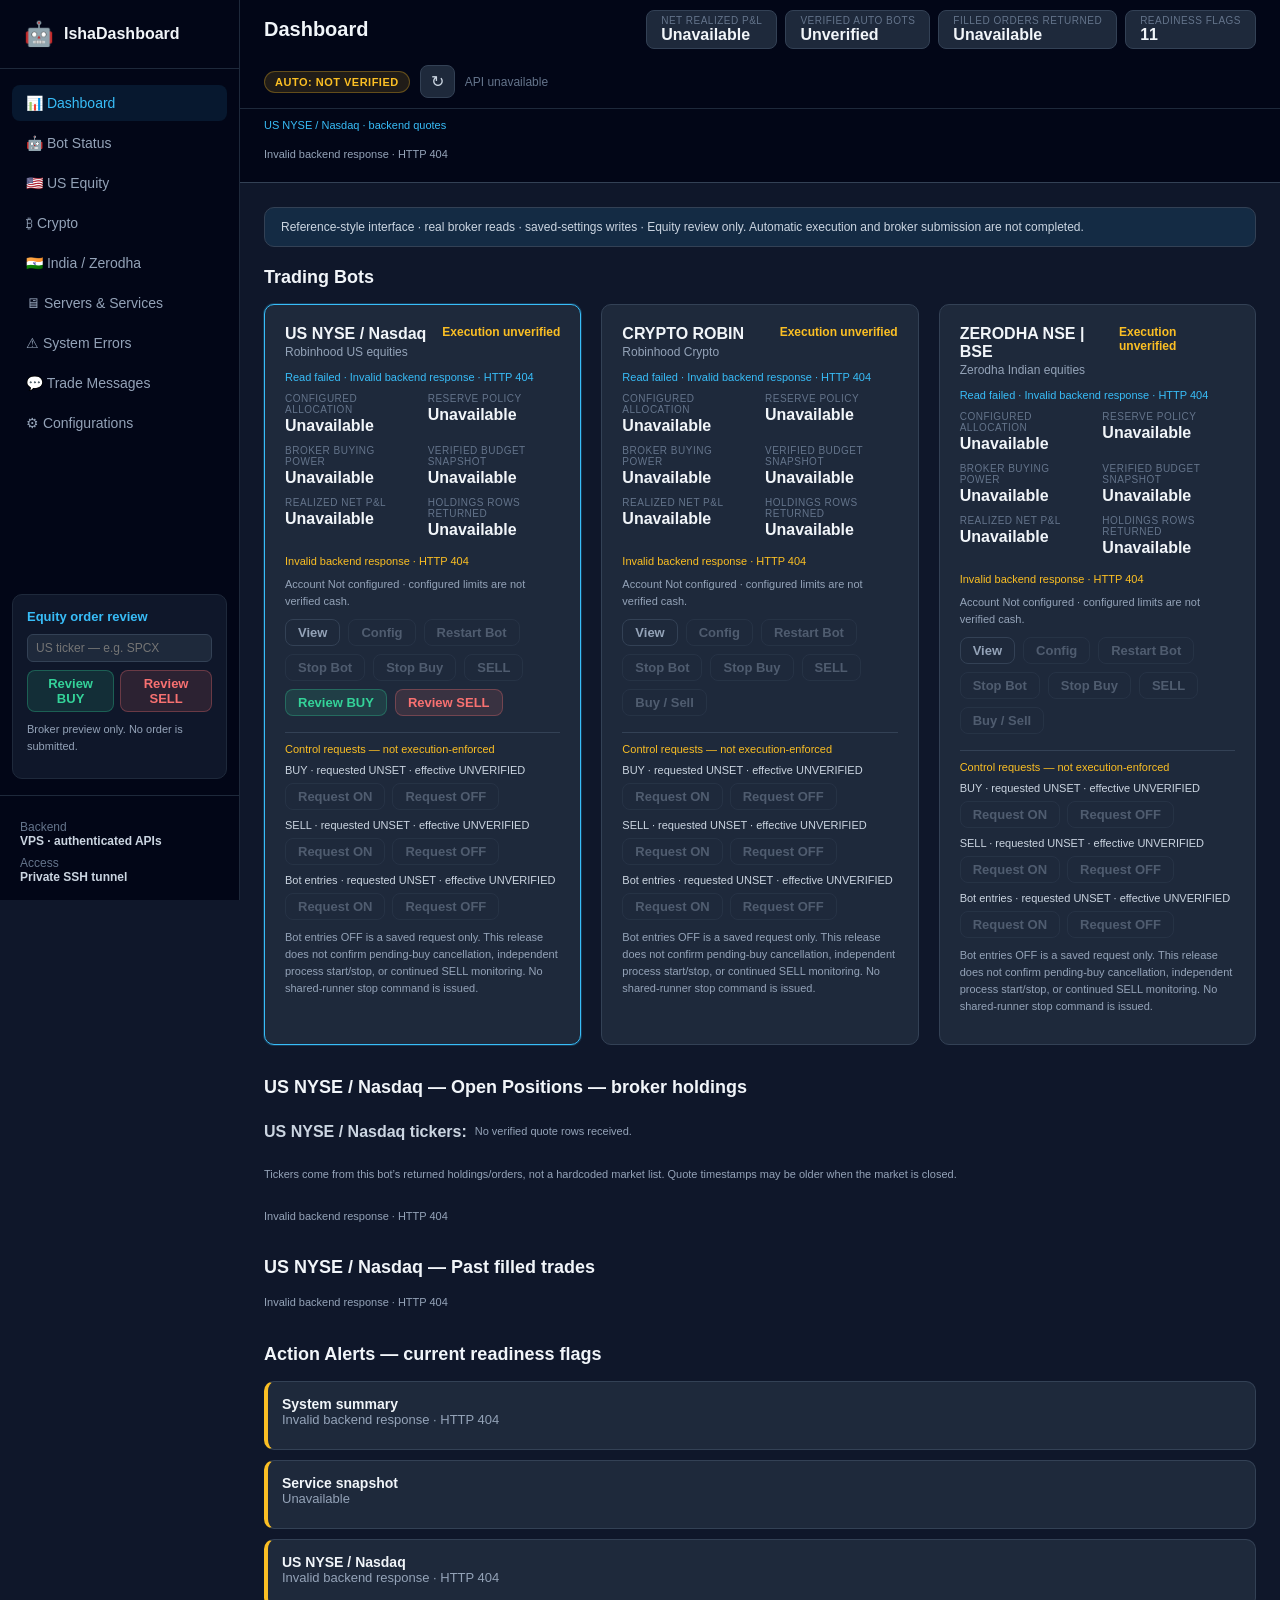
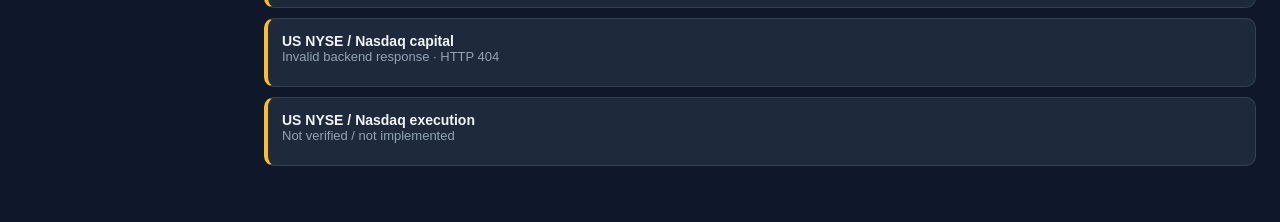
==== commit c8d91ed5: "Add files via upload" ====
--- a/index.html
+++ b/index.html
@@ -1,67 +1,6 @@
-<!DOCTYPE html>
-<html lang="en">
-<head>
-  <meta charset="UTF-8" />
-  <meta name="viewport" content="width=device-width, initial-scale=1.0" />
-  <title>IshaDashboard1018 — Trading Bot Dashboard</title>
-  <link rel="stylesheet" href="/styles.css" />
-  <link rel="icon" href="data:image/svg+xml,<svg xmlns='http://www.w3.org/2000/svg' viewBox='0 0 100 100'><text y='.9em' font-size='90'>🤖</text></svg>" />
-</head>
-<body>
-  <aside class="sidebar">
-    <div class="sidebar-logo"><span class="logo-icon">🤖</span><span class="logo-text">IshaDashboard</span></div>
-    <nav class="sidebar-nav">
-      <a href="#/" class="nav-item active" data-route="/"><span class="nav-icon">📊</span> Dashboard</a>
-      <a href="#/bots-status" class="nav-item" data-route="/bots-status"><span class="nav-icon">🤖</span> Bot Status</a>
-      <a href="#/servers-services" class="nav-item" data-route="/servers-services"><span class="nav-icon">🖥️</span> Servers & Services</a>
-      <a href="#/system-errors" class="nav-item" data-route="/system-errors"><span class="nav-icon">⚠️</span> System Errors</a>
-      <a href="#/trade-messages" class="nav-item" data-route="/trade-messages"><span class="nav-icon">💬</span> Trade Messages</a>
-      <a href="#/settings" class="nav-item" data-route="/settings"><span class="nav-icon">⚙️</span> Settings</a>
-    </nav>
-    <div class="quick-trade-panel">
-      <div class="qt-title">⚡ Quick Trade</div>
-      <select id="qtBot" class="qt-select"></select>
-      <select id="qtSymbol" class="qt-select"></select>
-      <input type="number" id="qtAmount" class="qt-input" placeholder="Amount" step="0.0001" value="0.1" />
-      <div class="qt-buttons">
-        <button class="btn-small btn-buy qt-btn" onclick="quickTrade('buy')">📈 Buy</button>
-        <button class="btn-small btn-sell qt-btn" onclick="quickTrade('sell')">📉 Sell</button>
-      </div>
-    </div>
-    <div class="sidebar-footer">
-      <div class="server-info">
-        <div class="server-label">Platform</div><div class="server-value">Cloudflare Workers</div>
-        <div class="server-label">Database</div><div class="server-value">D1 + KV</div>
-      </div>
-    </div>
-  </aside>
-  <div class="main">
-    <header class="topbar">
-      <div class="topbar-left">
-        <button class="menu-toggle" id="menuToggle">☰</button>
-        <h1 class="page-title" id="pageTitle">Dashboard</h1>
-      </div>
-      <div class="topbar-stats">
-        <div class="stat-pill"><span class="stat-label">Total P&L</span><span class="stat-value" id="totalPnl">$0.00</span></div>
-        <div class="stat-pill"><span class="stat-label">Active Bots</span><span class="stat-value" id="activeBots">0/3</span></div>
-        <div class="stat-pill"><span class="stat-label">Total Trades</span><span class="stat-value" id="totalTrades">0</span></div>
-        <div class="stat-pill alert-pill" id="alertPill" onclick="navigate('/system-errors')"><span class="stat-label">Action Alerts</span><span class="stat-value" id="alertCount">0</span></div>
-        <div class="stat-pill critical-pill" id="criticalPill" onclick="navigate('/system-errors')"><span class="stat-label">Critical Logs</span><span class="stat-value" id="criticalCount">0</span></div>
-      </div>
-      <div class="topbar-right">
-        <span class="auto-badge" id="autoStatus">AUTO-TRADE: ON</span>
-        <button class="btn-icon" id="refreshBtn" title="Refresh">🔄</button>
-        <span class="last-update" id="lastUpdate">--</span>
-      </div>
-    </header>
-    <main class="content" id="pageContent"></main>
-  </div>
-  <div class="toast-container" id="toastContainer"></div>
-  <div class="modal-overlay" id="editBotModal" style="display:none;"><div class="modal" style="width:480px;"><h3 id="editBotTitle">Edit Bot</h3><div class="modal-body" id="editBotBody"></div><div class="modal-footer"><button class="btn-secondary" onclick="closeEditBotModal()">Cancel</button><button class="btn-primary" onclick="saveBot()">Save Changes</button></div></div></div>
-  <div class="modal-overlay" id="tradeModal" style="display:none;"><div class="modal"><h3>Manual Trade</h3><div class="modal-body"><div class="form-row"><label>Bot</label><span id="modalBotName" class="modal-value"></span></div><div class="form-row"><label>Market</label><span id="modalMarket" class="modal-value"></span></div><div class="form-row"><label>Symbol</label><select id="modalSymbolSelect" class="input-field"></select></div><div class="form-row"><label>Side</label><div class="side-toggle"><button class="side-btn buy active" id="sideBuy" onclick="setSide('buy')">BUY</button><button class="side-btn sell" id="sideSell" onclick="setSide('sell')">SELL</button></div></div><div class="form-row"><label>Amount</label><input type="number" id="modalAmount" step="0.0001" value="0.1" class="input-field" /></div></div><div class="modal-footer"><button class="btn-secondary" onclick="closeModal()">Cancel</button><button class="btn-primary" onclick="submitTrade()">Execute Trade</button></div></div></div>
-  <div class="modal-overlay" id="ackModal" style="display:none;"><div class="modal"><h3>Take Action</h3><div class="modal-body"><div class="form-row"><label>Alert</label><span id="ackAlertTitle" class="modal-value"></span></div><div class="form-row"><label>Details</label><span id="ackAlertMessage" class="modal-value"></span></div><div class="form-row"><label>Action Taken</label><select id="ackAction" class="input-field"><option>Investigated — no action needed</option><option>Paused bot</option><option>Adjusted strategy parameters</option><option>Closed all positions</option><option>Restarted service</option><option>Escalated to team</option></select></div></div><div class="modal-footer"><button class="btn-secondary" onclick="closeAckModal()">Cancel</button><button class="btn-primary" onclick="confirmAck()">Confirm Action</button></div></div></div>
-  <div class="modal-overlay" id="configModal" style="display:none;"><div class="modal" style="width:520px;"><h3>Trading Configuration</h3><div class="modal-body" id="configBody"></div><div class="modal-footer"><button class="btn-secondary" onclick="closeConfigModal()">Close</button></div></div></div>
-  <div class="modal-overlay" id="confirmModal" style="display:none;"><div class="modal" style="width:380px;"><h3 id="confirmTitle">Confirm</h3><div class="modal-body"><p id="confirmMessage" style="font-size:14px;color:var(--slate-300);"></p></div><div class="modal-footer"><button class="btn-secondary" onclick="closeConfirm()">Cancel</button><button class="btn-primary" id="confirmBtn" style="background:var(--red);">Delete</button></div></div></div>
-  <script src="/app.js"></script>
-</body>
-</html>
+<!doctype html><html lang="en"><head><meta charset="utf-8"><meta name="viewport" content="width=device-width,initial-scale=1"><title>IshaDashboard — Broker Connected</title><link rel="stylesheet" href="/styles.css"></head><body>
+<aside class="sidebar"><div class="sidebar-logo"><span class="logo-icon">🤖</span><span class="logo-text">IshaDashboard</span></div><nav class="sidebar-nav"><a class="nav-item" href="#/" data-route="/">📊 Dashboard</a><a class="nav-item" href="#/bots-status" data-route="/bots-status">🤖 Bot Status</a><a class="nav-item" href="#/bot/equity" data-route="/bot/equity">🇺🇸 US Equity</a><a class="nav-item" href="#/bot/crypto" data-route="/bot/crypto">₿ Crypto</a><a class="nav-item" href="#/bot/zerodha" data-route="/bot/zerodha">🇮🇳 India / Zerodha</a><a class="nav-item" href="#/servers-services" data-route="/servers-services">🖥 Servers &amp; Services</a><a class="nav-item" href="#/system-errors" data-route="/system-errors">⚠ System Errors</a><a class="nav-item" href="#/trade-messages" data-route="/trade-messages">💬 Trade Messages</a><a class="nav-item" href="#/settings" data-route="/settings">⚙ Settings</a></nav>
+<div class="quick-trade-panel"><div class="qt-title">Equity order review</div><input class="qt-input" id="quickSymbol" placeholder="US ticker — e.g. SPCX" maxlength="24"><div class="qt-buttons"><button class="btn-small btn-buy" id="quickBuy">Review BUY</button><button class="btn-small btn-sell" id="quickSell">Review SELL</button></div><p class="small-note">Broker preview only. No order is submitted.</p></div><div class="sidebar-footer"><div class="server-info"><div class="server-label">Backend</div><div class="server-value">VPS · authenticated APIs</div><div class="server-label">Access</div><div class="server-value">Private SSH tunnel</div></div></div></aside>
+<div class="main"><header class="topbar"><div class="topbar-left"><button class="menu-toggle" id="menuToggle">☰</button><h1 class="page-title" id="pageTitle">Dashboard</h1></div><div class="topbar-stats"><div class="stat-pill"><span class="stat-label">Net realized P&amp;L</span><span class="stat-value" id="topPnl">Unavailable</span></div><div class="stat-pill"><span class="stat-label">Verified auto bots</span><span class="stat-value" id="topAuto">Unverified</span></div><div class="stat-pill"><span class="stat-label">Filled orders returned</span><span class="stat-value" id="topOrders">—</span></div><div class="stat-pill alert-pill"><span class="stat-label">Readiness flags</span><span class="stat-value" id="topFlags">—</span></div></div><div class="topbar-right"><span class="auto-badge off">AUTO: NOT VERIFIED</span><button class="btn-icon" id="refreshBtn" title="Refresh">↻</button><span class="last-update" id="lastUpdate">Connecting…</span></div></header><main class="content" id="pageContent"></main></div>
+<dialog id="configDialog" class="native-dialog"><h3 id="configTitle">Saved configuration</h3><p class="small-note">Saves allocation and protection requests. This does not activate trades or certify enforcement.</p><form id="configForm"><div class="form-row"><label>Allocated capital</label><input class="input-field" id="configAllocation" inputmode="decimal"></div><div class="form-row"><label>Cash reserve %</label><input class="input-field" id="configReserve" inputmode="decimal"></div><div class="form-row"><label>Protected sells — one SYMBOL:all or SYMBOL:quantity per line</label><textarea class="input-field" id="configProtections" rows="3"></textarea></div><div class="form-row"><label>Blocked automatic buys — one symbol per line</label><textarea class="input-field" id="configRestrictions" rows="3"></textarea></div><p id="configMessage" class="small-note"></p><div class="modal-footer"><button type="button" class="btn-secondary" id="configCancel">Cancel</button><button type="submit" class="btn-primary" id="configSave">Review &amp; save</button></div></form></dialog>
+<dialog id="reviewDialog" class="native-dialog"><h3>Manual Equity order review</h3><p class="small-note">This asks the broker to review parameters. It cannot place an order.</p><form id="reviewForm"><div class="form-row"><label>Symbol</label><input id="reviewSymbol" class="input-field" required maxlength="24"></div><div class="form-row"><label>Side</label><select id="reviewSide" class="input-field"><option value="buy">BUY</option><option value="sell">SELL</option></select></div><div class="form-row"><label>Order type</label><input class="input-field" value="MARKET — review only" readonly></div><div class="form-row"><label>Size unit</label><select id="reviewUnit" class="input-field"><option value="dollar_amount">USD notional</option><option value="quantity">Share quantity</option></select></div><div class="form-row"><label>Amount in selected unit</label><input id="reviewAmount" class="input-field" inputmode="decimal" required></div><p id="reviewMessage" class="small-note"></p><pre id="reviewResult" class="review-output"></pre><div class="modal-footer"><button type="button" class="btn-secondary" id="reviewCancel">Close</button><button type="submit" class="btn-primary" id="reviewRun">Review with broker</button><button type="button" class="btn-small" disabled title="Submission lifecycle is not implemented">Submit unavailable</button></div></form></dialog><script src="/app.js"></script><script src="/metrics.js"></script><script src="/configurations.js"></script></body></html>
--- a/styles.css
+++ b/styles.css
@@ -195,3 +195,33 @@
   background: rgba(56, 189, 248, 0.04) !important;
   box-shadow: inset 0 0 10px rgba(52, 211, 153, 0.04) !important;
 }
+
+/* Reference integration: truthful data and native confirmation dialogs. */
+button:disabled{opacity:.42;cursor:not-allowed;filter:none!important}.small-note{font-size:11px;line-height:1.55;color:var(--slate-400);margin:9px 0}.banner{padding:12px 16px;background:var(--blue-bg);border:1px solid var(--slate-700);border-radius:10px;margin-bottom:20px;font-size:12px}.native-dialog{border:1px solid var(--slate-700);border-radius:14px;background:var(--slate-800);color:var(--slate-100);padding:24px;width:560px;max-width:94vw;max-height:90vh;margin:auto;overflow:auto}.native-dialog::backdrop{background:#000b}.native-dialog h3{margin-bottom:12px}.native-dialog .form-row{margin:12px 0}.review-output{white-space:pre-wrap;overflow-wrap:anywhere;font:12px/1.5 ui-monospace,monospace;max-height:280px;overflow:auto}.read-label{font-size:11px;color:var(--accent);margin-bottom:10px}.cap-warning{color:var(--yellow);font-size:11px;overflow-wrap:anywhere}.bot-metrics{grid-template-columns:repeat(2,minmax(0,1fr))}.metric-value{overflow-wrap:anywhere}.sidebar-nav{overflow:auto}.badge-warn{color:var(--yellow)}.settings-list{display:grid;gap:14px}.audit-detail{white-space:pre-wrap;overflow-wrap:anywhere;max-width:650px}.service-grid .service-card{flex-wrap:wrap}.table-caption{font-size:11px;color:var(--slate-400);margin-top:9px}.inline-error{color:var(--red)}.section-title{margin-bottom:0}.topbar{height:auto;min-height:64px;padding-top:10px;padding-bottom:10px}.position-card{grid-template-columns:repeat(5,minmax(0,1fr))}@media(max-width:768px){.position-card{grid-template-columns:1fr 1fr}.content{padding:16px}}@media(prefers-reduced-motion:reduce){.table-wrap{animation:none!important}}
+
+.auto-badge.off{background:var(--yellow-bg);color:var(--yellow);border-color:rgba(251,191,36,.3)}
+
+/* BOT_TABLE_SCOPE_V1 */
+.bot-scope-title{padding:0;background:none;border:0;text-align:left;cursor:pointer;color:var(--slate-100)}.bot-scope-title:hover{color:var(--accent)}.bot-card[data-bot]{cursor:pointer}.bot-card.bot-selected{border-color:var(--accent);box-shadow:0 0 0 1px rgba(56,189,248,.2)}
+
+/* BOT_VALUATION_UI_V1 */
+.valuation-tickers{display:flex;gap:8px;align-items:center;flex-wrap:wrap;margin-bottom:16px}.valuation-tickers p{width:100%}.data-table tfoot td{font-weight:700;border-top:2px solid var(--accent);background:var(--slate-950)}details{margin-top:20px}details>summary{cursor:pointer;color:var(--accent)}
+
+/* TICKER_CONFIG_CONTROLS_V1 */
+.live-ticker-shelf{padding:10px 24px;border-bottom:1px solid var(--slate-700);background:var(--slate-950);min-width:0}.live-ticker-label{font-size:11px;color:var(--accent);margin-bottom:6px}.live-ticker-viewport{overflow:hidden;width:100%;position:relative}.live-ticker-track{display:flex;width:max-content;animation:backendTickerScroll 38s linear infinite}.live-ticker-group{display:flex;flex-shrink:0;gap:25px;padding-right:25px;align-items:center}.ticker-quote{white-space:nowrap;background:none;border:0;font:600 13px system-ui;cursor:pointer;padding:7px 0}.ticker-bull{color:#39ff88}.ticker-bear{color:#ffaaaa}.ticker-neutral{color:var(--slate-300)}.live-ticker-meta{font-size:10px;color:var(--slate-400);margin-top:5px}.live-ticker-viewport:hover .live-ticker-track,.live-ticker-viewport:focus-within .live-ticker-track{animation-play-state:paused}.requested-controls{margin-top:16px;padding-top:10px;border-top:1px solid var(--slate-700)}.request-control-row{display:flex;align-items:center;gap:7px;flex-wrap:wrap;font-size:11px;margin:9px 0}.request-control-row span{flex:1;min-width:170px}@keyframes backendTickerScroll{from{transform:translateX(0)}to{transform:translateX(-50%)}}@media(prefers-reduced-motion:reduce){.live-ticker-track{animation:none}.live-ticker-viewport{overflow-x:auto}}
+
+.main{min-width:0}.live-ticker-shelf,.live-ticker-viewport{min-width:0;max-width:100%}.live-ticker-group{min-width:calc(100vw - 288px);justify-content:space-around}@media(max-width:768px){.live-ticker-group{min-width:calc(100vw - 48px)}}
+
+/* COMPACT_MARKET_TICKER_SPACING_V1 */
+.live-ticker-group {
+    min-width: 0 !important;
+    justify-content: flex-start !important;
+    gap: 12px !important;
+    padding-right: 12px !important;
+}
+.live-ticker-track {
+    gap: 0 !important;
+}
+.ticker-quote {
+    margin: 0 !important;
+}
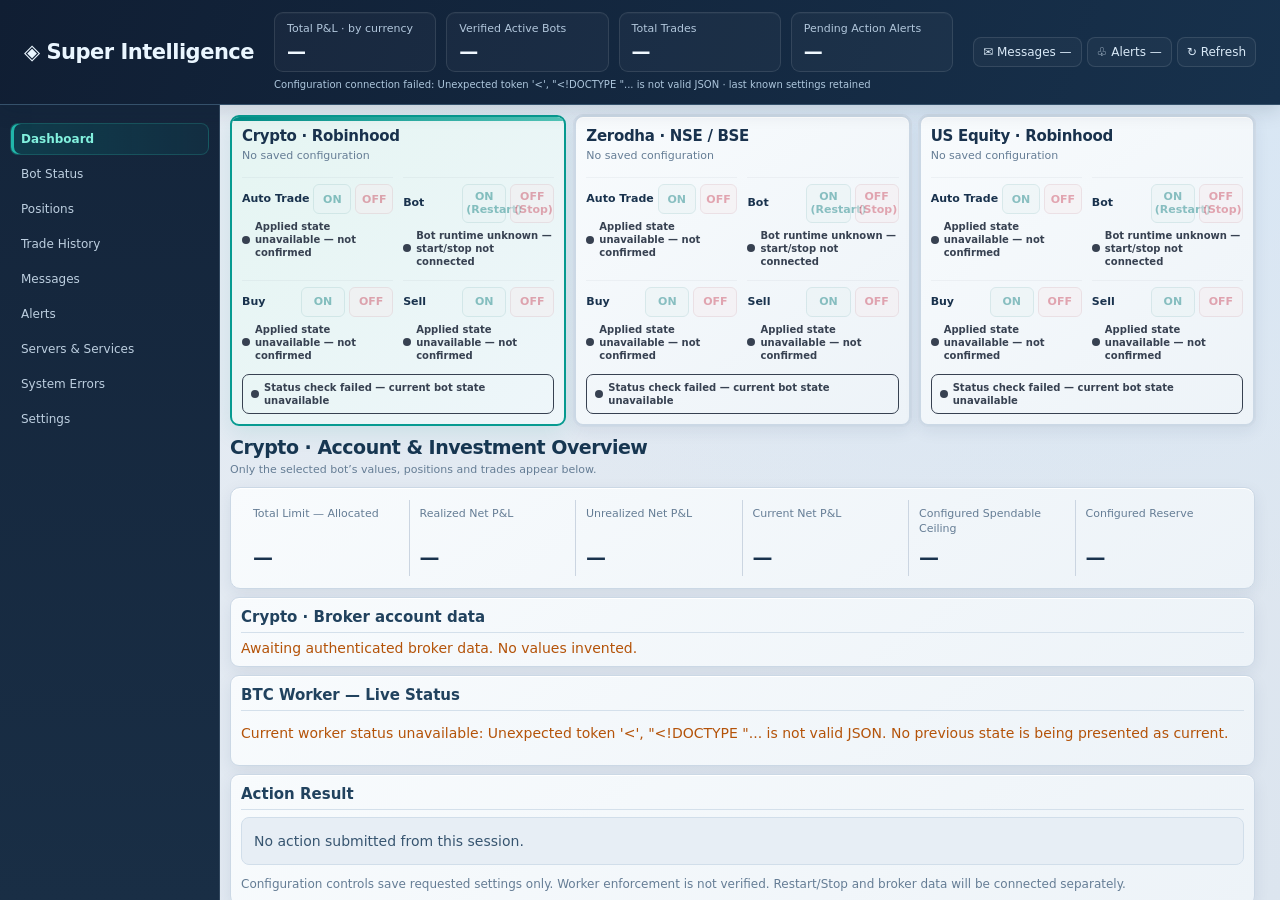
==== commit 02b83e84: "Add files via upload" ====
--- a/index.html
+++ b/index.html
@@ -1,6 +1,2170 @@
-<!doctype html><html lang="en"><head><meta charset="utf-8"><meta name="viewport" content="width=device-width,initial-scale=1"><title>IshaDashboard — Broker Connected</title><link rel="stylesheet" href="/styles.css"></head><body>
-<aside class="sidebar"><div class="sidebar-logo"><span class="logo-icon">🤖</span><span class="logo-text">IshaDashboard</span></div><nav class="sidebar-nav"><a class="nav-item" href="#/" data-route="/">📊 Dashboard</a><a class="nav-item" href="#/bots-status" data-route="/bots-status">🤖 Bot Status</a><a class="nav-item" href="#/bot/equity" data-route="/bot/equity">🇺🇸 US Equity</a><a class="nav-item" href="#/bot/crypto" data-route="/bot/crypto">₿ Crypto</a><a class="nav-item" href="#/bot/zerodha" data-route="/bot/zerodha">🇮🇳 India / Zerodha</a><a class="nav-item" href="#/servers-services" data-route="/servers-services">🖥 Servers &amp; Services</a><a class="nav-item" href="#/system-errors" data-route="/system-errors">⚠ System Errors</a><a class="nav-item" href="#/trade-messages" data-route="/trade-messages">💬 Trade Messages</a><a class="nav-item" href="#/settings" data-route="/settings">⚙ Settings</a></nav>
-<div class="quick-trade-panel"><div class="qt-title">Equity order review</div><input class="qt-input" id="quickSymbol" placeholder="US ticker — e.g. SPCX" maxlength="24"><div class="qt-buttons"><button class="btn-small btn-buy" id="quickBuy">Review BUY</button><button class="btn-small btn-sell" id="quickSell">Review SELL</button></div><p class="small-note">Broker preview only. No order is submitted.</p></div><div class="sidebar-footer"><div class="server-info"><div class="server-label">Backend</div><div class="server-value">VPS · authenticated APIs</div><div class="server-label">Access</div><div class="server-value">Private SSH tunnel</div></div></div></aside>
-<div class="main"><header class="topbar"><div class="topbar-left"><button class="menu-toggle" id="menuToggle">☰</button><h1 class="page-title" id="pageTitle">Dashboard</h1></div><div class="topbar-stats"><div class="stat-pill"><span class="stat-label">Net realized P&amp;L</span><span class="stat-value" id="topPnl">Unavailable</span></div><div class="stat-pill"><span class="stat-label">Verified auto bots</span><span class="stat-value" id="topAuto">Unverified</span></div><div class="stat-pill"><span class="stat-label">Filled orders returned</span><span class="stat-value" id="topOrders">—</span></div><div class="stat-pill alert-pill"><span class="stat-label">Readiness flags</span><span class="stat-value" id="topFlags">—</span></div></div><div class="topbar-right"><span class="auto-badge off">AUTO: NOT VERIFIED</span><button class="btn-icon" id="refreshBtn" title="Refresh">↻</button><span class="last-update" id="lastUpdate">Connecting…</span></div></header><main class="content" id="pageContent"></main></div>
-<dialog id="configDialog" class="native-dialog"><h3 id="configTitle">Saved configuration</h3><p class="small-note">Saves allocation and protection requests. This does not activate trades or certify enforcement.</p><form id="configForm"><div class="form-row"><label>Allocated capital</label><input class="input-field" id="configAllocation" inputmode="decimal"></div><div class="form-row"><label>Cash reserve %</label><input class="input-field" id="configReserve" inputmode="decimal"></div><div class="form-row"><label>Protected sells — one SYMBOL:all or SYMBOL:quantity per line</label><textarea class="input-field" id="configProtections" rows="3"></textarea></div><div class="form-row"><label>Blocked automatic buys — one symbol per line</label><textarea class="input-field" id="configRestrictions" rows="3"></textarea></div><p id="configMessage" class="small-note"></p><div class="modal-footer"><button type="button" class="btn-secondary" id="configCancel">Cancel</button><button type="submit" class="btn-primary" id="configSave">Review &amp; save</button></div></form></dialog>
-<dialog id="reviewDialog" class="native-dialog"><h3>Manual Equity order review</h3><p class="small-note">This asks the broker to review parameters. It cannot place an order.</p><form id="reviewForm"><div class="form-row"><label>Symbol</label><input id="reviewSymbol" class="input-field" required maxlength="24"></div><div class="form-row"><label>Side</label><select id="reviewSide" class="input-field"><option value="buy">BUY</option><option value="sell">SELL</option></select></div><div class="form-row"><label>Order type</label><input class="input-field" value="MARKET — review only" readonly></div><div class="form-row"><label>Size unit</label><select id="reviewUnit" class="input-field"><option value="dollar_amount">USD notional</option><option value="quantity">Share quantity</option></select></div><div class="form-row"><label>Amount in selected unit</label><input id="reviewAmount" class="input-field" inputmode="decimal" required></div><p id="reviewMessage" class="small-note"></p><pre id="reviewResult" class="review-output"></pre><div class="modal-footer"><button type="button" class="btn-secondary" id="reviewCancel">Close</button><button type="submit" class="btn-primary" id="reviewRun">Review with broker</button><button type="button" class="btn-small" disabled title="Submission lifecycle is not implemented">Submit unavailable</button></div></form></dialog><script src="/app.js"></script><script src="/metrics.js"></script><script src="/configurations.js"></script></body></html>
+<!doctype html>
+<html lang="en">
+<head>
+<meta charset="utf-8">
+<meta name="viewport" content="width=device-width,initial-scale=1">
+<title>Super Intelligence</title>
+<style>
+:root{--ink:#15345b;--muted:#627b95;--line:#dceaf5;--teal:#079f9a;--red:#df5966}
+*{box-sizing:border-box}
+body{margin:0;background:#f2f8fd;color:var(--ink);font:14px system-ui,-apple-system,sans-serif}
+header{height:68px;background:#fff;border-bottom:1px solid var(--line);display:flex;align-items:center;justify-content:space-between;padding:0 24px;gap:16px}
+.brand{font-size:21px;font-weight:750}
+.header-actions{display:flex;gap:12px}
+button{font:inherit;cursor:pointer}
+header button,.nav button{border:0;background:transparent;color:var(--ink);padding:11px;border-radius:8px}
+.layout{display:grid;grid-template-columns:220px minmax(0,1fr);min-height:calc(100vh - 68px)}
+aside{background:#fff;border-right:1px solid var(--line);padding:18px 10px}
+.nav{display:grid;gap:5px}
+.nav button{text-align:left}
+.nav button.active{background:#dbf5f3;color:#087c7b;font-weight:700}
+main{padding:22px;min-width:0}
+.summary,.metrics{display:grid;grid-template-columns:repeat(4,minmax(0,1fr));gap:14px}
+.box,.bot,.panel{background:#fff;border:1px solid var(--line);border-radius:12px;box-shadow:0 4px 18px #244a7310}
+.box{padding:18px}
+.label{font-size:12px;color:var(--muted)}
+.value{font-size:23px;font-weight:700;margin-top:8px}
+.bots{display:grid;grid-template-columns:repeat(3,minmax(0,1fr));gap:16px;margin:18px 0}
+.bot{padding:18px;cursor:pointer;border:2px solid transparent;outline:1px solid var(--line)}
+.bot.selected{border-color:var(--teal);outline:0;background:#faffff}
+.bot h3{margin:0 0 8px;font-size:17px}
+.hint{font-size:12px;color:var(--muted);line-height:1.6}
+.control{display:grid;grid-template-columns:85px 1fr 1fr;gap:7px;align-items:center;margin-top:10px}
+.control button{padding:7px 4px;border-radius:8px;border:1px solid #b9dfdf;background:#fff;color:#087b7b;font-size:12px}
+.control button.off{border-color:#efc3c8;color:var(--red)}
+.control button.chosen{background:var(--teal);color:white}
+.control button.off.chosen{background:var(--red);color:white}
+button:disabled{opacity:.45;cursor:not-allowed}
+h2{font-size:21px;margin:24px 0 6px}
+.panel{padding:18px;margin-top:16px;overflow:auto}
+.panel h3{margin:0 0 14px}
+table{width:100%;border-collapse:collapse;white-space:nowrap}
+th,td{padding:12px;text-align:left;border-bottom:1px solid var(--line);font-size:12px}
+th{background:#eef7fd}
+.details{display:grid;grid-template-columns:1fr 1fr;gap:24px}
+.detail-row{display:flex;justify-content:space-between;padding:9px 0;border-bottom:1px solid var(--line)}
+.notice{padding:16px;background:#edf6ff;border-radius:8px;line-height:1.7}
+#connection{margin:12px 0;color:var(--muted);font-size:12px}
+#action-result{white-space:pre-wrap;overflow-wrap:anywhere}
+.page[hidden]{display:none}
+:focus-visible{outline:3px solid #65b9f5;outline-offset:3px}
+@media(max-width:1100px){.layout{grid-template-columns:175px 1fr}.bots{grid-template-columns:1fr}.summary,.metrics{grid-template-columns:repeat(2,1fr)}}
+@media(max-width:600px){.layout{display:block}.nav{display:flex;overflow:auto}.nav button{white-space:nowrap}aside{border-bottom:1px solid var(--line)}header{height:auto;min-height:68px;flex-wrap:wrap;padding:12px}main{padding:12px}.details{grid-template-columns:1fr}}
+
+/* SI_HEADER_SUMMARY_V1 */
+header {
+    height:auto;
+    min-height:88px;
+    display:grid;
+    grid-template-columns:auto minmax(0,1fr) auto;
+    gap:20px;
+    padding:12px 24px;
+}
+.brand { white-space:nowrap; }
+.header-summary { min-width:0; }
+.header-summary .summary {
+    display:grid;
+    grid-template-columns:repeat(4,minmax(0,1fr));
+    gap:10px;
+}
+.header-summary .box {
+    padding:9px 12px;
+    border-radius:9px;
+    box-shadow:none;
+    background:#f7fbff;
+}
+.header-summary .label {
+    font-size:11px;
+    line-height:1.35;
+}
+.header-summary .value {
+    font-size:19px;
+    margin-top:3px;
+}
+.header-summary #connection {
+    margin:6px 0 0;
+    font-size:10px;
+    line-height:1.4;
+    overflow-wrap:anywhere;
+}
+.header-actions {
+    align-items:center;
+    justify-content:flex-end;
+    flex-wrap:wrap;
+}
+.layout { min-height:calc(100vh - 100px); }
+@media(max-width:1200px) {
+    header { grid-template-columns:1fr auto; gap:12px; }
+    .header-summary { grid-column:1 / -1; grid-row:2; }
+}
+@media(max-width:600px) {
+    header { padding:12px; }
+    .brand { font-size:17px; }
+    .header-actions { gap:3px; }
+    .header-actions button { padding:7px; font-size:12px; }
+    .header-summary .summary {
+        grid-template-columns:repeat(2,minmax(0,1fr));
+    }
+}
+
+
+/* SI_BROKER_THEME_V1_START */
+:root {
+    --ink:#19324d;
+    --muted:#657d95;
+    --line:#cfdae6;
+    --teal:#008f88;
+    --red:#cc4056;
+}
+body {
+    background:
+        radial-gradient(ellipse at 85% 5%,#d6e6f5 0,transparent 48%),
+        linear-gradient(135deg,#e7edf4,#dce5ef);
+    color:var(--ink);
+}
+header {
+    background:linear-gradient(110deg,#101e33,#17314c);
+    border-bottom:1px solid #35516b;
+    box-shadow:0 4px 20px #0d203528;
+}
+.brand {
+    color:#eaf6ff;
+    letter-spacing:-.5px;
+}
+.header-actions button {
+    color:#d9e9f7;
+    border:1px solid #ffffff1c;
+    background:#ffffff08;
+    transition:background .18s ease,transform .18s ease;
+}
+.header-actions button:hover {
+    background:#ffffff18;
+    transform:translateY(-1px);
+}
+.header-summary .box {
+    background:#ffffff08;
+    border:1px solid #ffffff1b;
+    box-shadow:inset 0 1px 0 #ffffff08;
+}
+.header-summary .label { color:#b2c7dc; }
+.header-summary .value {
+    color:#f0f8ff;
+    font-variant-numeric:tabular-nums;
+}
+.header-summary #connection { color:#adc6dc; }
+
+aside {
+    background:linear-gradient(180deg,#14253b,#192e45);
+    border-right:1px solid #31475e;
+}
+.nav { gap:7px; }
+.nav button {
+    color:#bdcfe0;
+    border:1px solid transparent;
+    transition:background .18s ease,color .18s ease;
+}
+.nav button:hover {
+    background:#ffffff0b;
+    color:#fff;
+}
+.nav button.active {
+    color:#82f1de;
+    background:linear-gradient(90deg,#008f8838,#008f8815);
+    border-color:#2ba89d45;
+    box-shadow:inset 3px 0 0 #21b7aa;
+}
+main { padding-top:18px; }
+.bots { gap:18px; }
+
+.box,.bot,.panel {
+    background:linear-gradient(145deg,#f8fbfd,#edf3f8);
+    border-color:#cbd8e5;
+    box-shadow:0 5px 16px #1b365514,inset 0 1px 0 #ffffff;
+}
+.bot {
+    position:relative;
+    overflow:hidden;
+    transition:transform .18s ease,box-shadow .18s ease,border-color .18s ease;
+}
+.bot:hover {
+    transform:translateY(-3px);
+    box-shadow:0 10px 24px #1b365523;
+}
+.bot.selected {
+    background:linear-gradient(135deg,#e5f5f2,#eef6fa);
+    border-color:#079b91;
+    box-shadow:0 7px 22px #008f881c,inset 0 1px 0 #fff;
+}
+.bot.selected::before {
+    content:"";
+    position:absolute;
+    top:0;left:0;right:0;
+    height:4px;
+    background:linear-gradient(90deg,#008f88,#52c6b8);
+}
+.bot h3 { letter-spacing:-.3px; }
+.bot .hint { margin-bottom:14px; }
+.control {
+    border-top:1px solid #19324d0b;
+    padding-top:9px;
+    margin-top:4px;
+}
+.control > span { font-size:12px;font-weight:650; }
+.control button {
+    background:#e9f3f4;
+    border-color:#b6d6d7;
+    font-weight:650;
+    transition:background .15s ease,box-shadow .15s ease,transform .15s ease;
+}
+.control button.off {
+    background:#f7edef;
+    border-color:#e2c5cb;
+}
+.control button.chosen {
+    background:linear-gradient(135deg,#009e93,#007f7c);
+    border-color:#008c83;
+    color:#fff;
+    box-shadow:0 3px 8px #008f8824;
+}
+.control button.off.chosen {
+    background:linear-gradient(135deg,#d95567,#bc354e);
+    border-color:#bc4053;
+}
+.control button:not(:disabled):hover {
+    transform:translateY(-1px);
+    box-shadow:0 4px 10px #19324d22;
+}
+.control button:not(:disabled):active { transform:translateY(1px); }
+button:disabled { opacity:.45; }
+.metrics .box {
+    border-top:3px solid #91adc6;
+}
+.metrics .box:first-child { border-top-color:#089b91; }
+.value {
+    font-variant-numeric:tabular-nums;
+    letter-spacing:-.5px;
+}
+h2 { color:#173651;letter-spacing:-.5px; }
+.panel h3 {
+    padding-bottom:12px;
+    border-bottom:1px solid #d4e0eb;
+    color:#21425e;
+}
+.notice {
+    background:linear-gradient(120deg,#e0edf8,#e8f0f7);
+    border:1px solid #c9dcec;
+    border-left:3px solid #5d94bd;
+    color:#456782;
+}
+th {
+    background:#dfeaf4;
+    color:#35536d;
+    font-size:11px;
+    letter-spacing:.25px;
+}
+td { color:#4c6880; }
+tbody tr:hover { background:#dfeef577; }
+.detail-row { border-bottom-color:#d7e2eb; }
+#action-result {
+    padding:12px;
+    border:1px solid #d1deea;
+    border-radius:8px;
+    background:#e7eef5;
+    color:#375570;
+    line-height:1.6;
+}
+button:focus-visible,.bot:focus-visible {
+    outline:3px solid #3bafc5;
+    outline-offset:3px;
+}
+@media(prefers-reduced-motion:reduce) {
+    *,*::before,*::after {
+        transition:none!important;
+        animation:none!important;
+    }
+}
+/* SI_BROKER_THEME_V1_END */
+
+
+
+
+
+/* SI_FINANCIAL_SINGLE_ROW_START */
+#dashboard-page .details {
+    display:flex;
+    flex-direction:column;
+    gap:14px;
+    min-width:0;
+}
+#dashboard-page .details > div:first-child {
+    display:grid;
+    grid-template-columns:repeat(7,minmax(155px,1fr));
+    gap:0;
+    overflow-x:auto;
+    padding:4px 0 12px;
+}
+#dashboard-page .detail-row {
+    display:flex;
+    flex-direction:column;
+    justify-content:space-between;
+    align-items:flex-start;
+    gap:14px;
+    min-width:0;
+    padding:10px 16px;
+    border-bottom:0;
+    border-right:1px solid #cbd8e5;
+}
+#dashboard-page .detail-row:last-child {
+    border-right:0;
+}
+#dashboard-page .detail-row > span:first-child {
+    font-size:12px;
+    line-height:1.5;
+    color:var(--muted);
+}
+#dashboard-page .detail-row > span:last-child {
+    font-size:21px;
+    font-weight:700;
+    line-height:1.2;
+    color:var(--ink);
+    font-variant-numeric:tabular-nums;
+    white-space:nowrap;
+}
+#dashboard-page .details > .notice {
+    padding:10px 14px;
+    font-size:12px;
+    line-height:1.5;
+}
+/* SI_FINANCIAL_SINGLE_ROW_END */
+
+
+/* SI_FREEZE_HEADER_SIDEBAR_START */
+html {
+    height:100%;
+    overflow:hidden;
+}
+body {
+    margin:0;
+    height:100vh;
+    height:100dvh;
+    overflow:hidden;
+    display:grid;
+    grid-template-rows:auto minmax(0,1fr);
+}
+body > header {
+    position:relative;
+    z-index:100;
+    min-width:0;
+}
+body > .layout {
+    min-height:0;
+    min-width:0;
+    height:100%;
+    overflow:hidden;
+}
+body > .layout > aside {
+    min-height:0;
+    min-width:0;
+    overflow:auto;
+    overscroll-behavior:contain;
+}
+body > .layout > main {
+    min-height:0;
+    min-width:0;
+    height:100%;
+    box-sizing:border-box;
+    overflow:auto;
+    overscroll-behavior:contain;
+    scrollbar-gutter:stable;
+}
+@media(max-width:600px) {
+    body > .layout {
+        display:grid;
+        grid-template-columns:minmax(0,1fr);
+        grid-template-rows:auto minmax(0,1fr);
+    }
+}
+/* SI_FREEZE_HEADER_SIDEBAR_END */
+
+
+/* SI_COMPACT_DASHBOARD_START */
+body > .layout > main {
+    padding:12px;
+}
+
+#dashboard-page h2 {
+    margin:8px 0 4px;
+    font-size:20px;
+}
+#dashboard-page > .hint {
+    font-size:11px;
+    line-height:1.4;
+}
+
+#dashboard-page .metrics {
+    gap:8px;
+    margin-top:10px !important;
+}
+#dashboard-page .metrics > .box {
+    padding:10px 12px;
+    min-height:0;
+    border-radius:10px;
+}
+#dashboard-page .metrics .label {
+    font-size:11px;
+    line-height:1.35;
+}
+#dashboard-page .metrics .value {
+    margin-top:4px;
+    font-size:22px;
+    line-height:1.2;
+}
+
+#dashboard-page .panel {
+    padding:12px;
+    margin-top:10px;
+    border-radius:10px;
+}
+#dashboard-page .panel h3 {
+    margin:0 0 8px;
+    padding-bottom:8px;
+    font-size:16px;
+}
+
+#dashboard-page .details {
+    gap:8px;
+}
+#dashboard-page .details > div:first-child {
+    padding:0 0 4px;
+}
+#dashboard-page .detail-row {
+    padding:6px 10px;
+    gap:8px;
+    min-height:0;
+}
+#dashboard-page .detail-row > span:first-child {
+    font-size:11px;
+    line-height:1.35;
+}
+#dashboard-page .detail-row > span:last-child {
+    font-size:19px;
+    line-height:1.2;
+}
+#dashboard-page .details > .notice {
+    padding:7px 10px;
+    font-size:11px;
+    line-height:1.4;
+    margin:0;
+}
+
+#bots.bots {
+    gap:10px;
+    margin:10px 0;
+}
+#bots .bot {
+    padding:12px;
+    border-radius:10px;
+}
+#bots .bot h3 {
+    margin:0 0 5px;
+    font-size:16px;
+}
+#bots .bot .hint {
+    font-size:11px;
+    line-height:1.4;
+}
+#bots .control {
+    margin-top:6px;
+    padding-top:6px;
+    padding-bottom:0;
+    gap:6px;
+    grid-template-columns:78px minmax(0,1fr) minmax(0,1fr);
+    font-size:12px;
+}
+#bots .control button {
+    padding:6px 4px;
+    min-height:30px;
+    font-size:11px;
+    line-height:1.2;
+    border-radius:7px;
+}
+#bots .bot:hover {
+    transform:none;
+}
+
+#dashboard-page th,
+#dashboard-page td {
+    padding:8px 10px;
+}
+/* SI_COMPACT_DASHBOARD_END */
+
+</style>
+<style>
+
+/* SI_SINGLE_ACCOUNT_PANEL_START */
+#si-unified-financial {
+    padding:10px;
+    margin:8px 0;
+    min-width:0;
+}
+#si-unified-financial .si-financial-scroll {
+    overflow-x:auto;
+    min-width:0;
+}
+#si-financial-row {
+    display:grid !important;
+    grid-template-columns:repeat(10,minmax(128px,1fr)) !important;
+    min-width:1280px !important;
+    gap:0 !important;
+}
+#si-inline-broker-metrics {
+    display:contents !important;
+}
+#si-inline-broker-metrics > div {
+    display:flex;
+    flex-direction:column;
+    justify-content:space-between;
+    align-items:flex-start;
+    gap:8px;
+    padding:7px 10px;
+    min-height:58px;
+    min-width:0;
+    border:0;
+    border-right:1px solid #cbd5e1;
+    border-radius:0;
+    background:transparent;
+}
+#si-inline-broker-metrics > div:last-child {
+    border-right:0;
+}
+#si-inline-broker-metrics small {
+    display:block;
+    margin:0;
+    font-size:11px;
+    line-height:1.35;
+    color:var(--muted);
+    font-weight:400;
+}
+#si-inline-broker-metrics strong {
+    display:block;
+    margin:0;
+    font-size:20px;
+    line-height:1.2;
+    color:var(--ink);
+    white-space:nowrap;
+    font-variant-numeric:tabular-nums;
+}
+#si-unified-financial > #si-live-state {
+    margin:8px 0 0;
+    padding-top:7px;
+    border-top:1px solid #d5dfe9;
+    font-size:11px;
+    line-height:1.4;
+}
+#si-unified-financial .notice {
+    display:none !important;
+}
+/* SI_SINGLE_ACCOUNT_PANEL_END */
+
+</style>
+</head>
+<body>
+<header>
+<div class="brand">◈ Super Intelligence</div>
+<!-- SI_HEADER_SUMMARY_V1 -->
+<div class="header-summary">
+<div class="summary">
+<div class="box"><div class="label">Total P&amp;L · by currency</div><div class="value">—</div></div>
+<div class="box"><div class="label">Verified Active Bots</div><div class="value">—</div></div>
+<div class="box"><div class="label">Total Trades</div><div class="value">—</div></div>
+<div class="box"><div class="label">Pending Action Alerts</div><div class="value">—</div></div>
+</div>
+<div id="connection" role="status">Loading saved configuration…</div>
+</div>
+<div class="header-actions">
+<button data-page="Messages">✉ Messages —</button>
+<button data-page="Alerts">♧ Alerts —</button>
+<button id="refresh">↻ Refresh</button>
+</div>
+</header>
+<div class="layout">
+<aside><nav class="nav" id="navigation"></nav></aside>
+<main>
+<section class="page" id="dashboard-page">
+<h2 id="overview-title">Crypto · Account &amp; Investment Overview</h2>
+<div class="hint">Only the selected bot’s values, positions and trades appear below.</div>
+<div class="metrics" style="margin-top:16px">
+<div class="box"><div class="label">Total Limit — Allocated</div><div class="value" id="allocation">—</div></div>
+<div class="box"><div class="label">Realized P&amp;L</div><div class="value">—</div></div>
+<div class="box"><div class="label">Unrealized P&amp;L</div><div class="value">—</div></div>
+<div class="box"><div class="label">Current Investment Value</div><div class="value">—</div></div>
+</div>
+<div class="panel">
+<h3>Financial Details</h3>
+<div class="details"><div>
+<div class="detail-row"><span>Available Limit · verified spendable</span><span>—</span></div>
+<div class="detail-row"><span>Invested Limit</span><span>—</span></div>
+<div class="detail-row"><span>Realized P&amp;L</span><span>—</span></div>
+<div class="detail-row"><span>Unrealized P&amp;L</span><span>—</span></div>
+<div class="detail-row"><span>Total Value of Investment — Current Value</span><span>—</span></div>
+<div class="detail-row"><span>Configured Spendable Ceiling</span><span id="ceiling">—</span></div>
+<div class="detail-row"><span>Configured Reserve</span><span id="reserve">—</span></div>
+</div><div class="notice" id="data-note"></div></div>
+</div>
+</section>
+
+<div class="bots" id="bots"></div>
+
+
+
+<section class="page panel" id="positions-page">
+<h3 id="positions-title">Crypto · Current Positions</h3>
+<table><thead><tr><th>Asset</th><th>Shares / Units</th><th>Buy Price</th><th>Current Price</th><th>Diff Amt / Unit</th><th>Invested Value</th><th>Buy Fee</th><th>Current Value</th></tr></thead>
+<tbody><tr><td colspan="8">Position feed not connected to this dashboard. Holdings are unknown, not zero.</td></tr></tbody></table>
+</section>
+
+<section class="page panel" id="trades-page">
+<h3 id="trades-title">Crypto · Closed Trades &amp; Rebuy Executioner</h3>
+<table><thead><tr><th>Timestamp</th><th>Symbol</th><th>Type</th><th>Qty</th><th>Invested</th><th>Sold</th><th>P&amp;L</th><th>Action</th></tr></thead>
+<tbody><tr><td colspan="8">Trade history and rebuy execution are not connected to this dashboard.</td></tr></tbody></table>
+</section>
+
+<section class="page panel" id="other-page" hidden>
+<h3 id="page-title"></h3><p id="page-description"></p>
+</section>
+
+<div class="panel">
+<h3>Action Result</h3>
+<div id="action-result" role="status">No action submitted from this session.</div>
+<div class="hint" style="margin-top:10px">Configuration controls save requested settings only. Worker enforcement is not verified. Restart/Stop and broker data will be connected separately.</div>
+</div>
+</main>
+</div>
+<script>
+'use strict';
+const defs=[
+ {id:'crypto',name:'Crypto',broker:'Robinhood',currency:'USD'},
+ {id:'zerodha',name:'Zerodha',broker:'NSE / BSE',currency:'INR'},
+ {id:'equity',name:'US Equity',broker:'Robinhood',currency:'USD'}
+];
+const pages=['Dashboard','Bot Status','Positions','Trade History','Messages','Alerts','Servers & Services','System Errors','Settings'];
+let selected='crypto',page='Dashboard',state=null,busy=false,reading=false;
+const el=id=>document.getElementById(id);
+const result=text=>{el('action-result').textContent=text};
+function money(value,currency){
+ if(value===null||value===undefined||value===''||!Number.isFinite(Number(value)))return '—';
+ return new Intl.NumberFormat('en-US',{style:'currency',currency}).format(Number(value));
+}
+function selectBot(id){selected=id;render()}
+function showPage(name){page=name;render()}
+pages.forEach(name=>{
+ const b=document.createElement('button');b.textContent=name;
+ b.onclick=()=>showPage(name);b.dataset.page=name;el('navigation').append(b);
+});
+document.querySelectorAll('header [data-page]').forEach(b=>b.onclick=()=>showPage(b.dataset.page));
+function render(){
+ const configs=state?.bot_allocations||{};
+ el('bots').replaceChildren();
+ defs.forEach(d=>{
+  const config=configs[d.id];
+  const card=document.createElement('article');
+  card.className='bot'+(selected===d.id?' selected':'');
+  card.tabIndex=0;card.setAttribute('aria-label','Select '+d.name);
+  card.onclick=()=>selectBot(d.id);
+  card.onkeydown=e=>{if(e.target===card&&(e.key==='Enter'||e.key===' ')){e.preventDefault();selectBot(d.id)}};
+  const title=document.createElement('h3');title.textContent=d.name+' · '+d.broker;card.append(title);
+  const note=document.createElement('div');note.className='hint';
+  note.textContent=config?'Saved settings · runtime unverified':'No saved configuration';
+  card.append(note);
+  [['Auto Trade','auto_trade'],['Buy','buy'],['Sell','sell'],['Bot','lifecycle']].forEach(([label,key])=>{
+   const row=document.createElement('div');row.className='control';
+   const text=document.createElement('span');text.textContent=label;row.append(text);
+   ['ON','OFF'].forEach(value=>{
+    const b=document.createElement('button');
+    b.type='button';
+    b.textContent=key==='lifecycle'?(value==='ON'?'ON (Restart)':'OFF (Stop)'):value;
+    b.className=(value==='OFF'?'off ':'')+(key!=='lifecycle'&&config?.[key]===value?'chosen':'');
+    b.disabled=busy||!config||key==='lifecycle';
+    b.title=key==='lifecycle'?'Worker action API not connected':'Save requested setting; enforcement unverified';
+    if(key!=='lifecycle')b.setAttribute('aria-pressed',String(config?.[key]===value));
+    b.onclick=e=>{e.stopPropagation();save(d.id,key,value)};
+    row.append(b);
+   });card.append(row);
+  });el('bots').append(card);
+ });
+ const d=defs.find(x=>x.id===selected),c=configs[selected];
+ el('overview-title').textContent=d.name+' · Account & Investment Overview';
+ el('allocation').textContent=money(c?.allocated_capital,d.currency);
+ el('ceiling').textContent=money(c?.spendable_ceiling,d.currency);
+ el('reserve').textContent=money(c?.reserve_capital,d.currency);
+ el('data-note').textContent=c
+  ?'Allocation and ceiling are saved configuration, not verified broker funds. Live account valuation, positions, fees and P&L are not connected yet.'
+  :'This bot has no saved configuration. No allocation or account values have been invented.';
+ el('positions-title').textContent=d.name+' · Current Positions';
+ el('trades-title').textContent=d.name+' · Closed Trades & Rebuy Executioner ('+d.broker+')';
+ el('dashboard-page').hidden=page!=='Dashboard';
+ el('positions-page').hidden=!['Dashboard','Positions'].includes(page);
+ el('trades-page').hidden=!['Dashboard','Trade History'].includes(page);
+ const other=!['Dashboard','Positions','Trade History'].includes(page);
+ el('other-page').hidden=!other;
+ el('page-title').textContent=page;
+ const descriptions={
+  'Bot Status':'Actual worker and broker status API is not connected. Saved ON values are not proof of a running bot.',
+  'Messages':'Persistent Messages API is pending. Unread counts are unknown; no simulated messages or blinking counters are displayed.',
+  'Alerts':'Persistent Alerts and action-resolution APIs are pending. Pending counts are unknown.',
+  'Servers & Services':'Service diagnostics API is pending.',
+  'System Errors':'Persistent error feed is pending.',
+  'Settings':'Allocation editing is not enabled in this release. Existing saved settings are preserved.'
+ };
+ el('page-description').textContent=descriptions[page]||'';
+ document.querySelectorAll('#navigation button').forEach(b=>b.classList.toggle('active',b.dataset.page===page));
+}
+async function request(path,options={}){
+ const controller=new AbortController(),timer=setTimeout(()=>controller.abort(),15000);
+ try{
+  const r=await fetch(path,{...options,cache:'no-store',signal:controller.signal});
+  const data=await r.json();
+  if(!r.ok)throw new Error(data.message||data.code||('HTTP '+r.status));
+  return data;
+ }finally{clearTimeout(timer)}
+}
+async function refresh(){
+ if(busy||reading)return;
+ reading=true;
+ try{
+  const data=await request('/api/v1/config');
+  if(!data||typeof data.bot_allocations!=='object'||!data.bot_allocations)throw new Error('Unexpected configuration response');
+  state=data;
+  el('connection').textContent='Saved configuration refreshed '+new Date().toLocaleTimeString()+' · broker/runtime feeds not connected';
+  render();
+ }catch(e){
+  el('connection').textContent='Configuration connection failed: '+e.message+' · last known settings retained';
+ }finally{reading=false}
+}
+async function save(bot,key,value){
+ if(busy||reading)return;
+ const d=defs.find(x=>x.id===bot);
+ if(!state?.bot_allocations?.[bot])return;
+ if(!confirm('Save '+d.name+' '+key+' = '+value+'?\nThis changes saved settings only. Worker enforcement is not verified.'))return;
+ busy=true;render();result('Saving '+d.name+' '+key+' = '+value+'…');
+ try{
+  const data=await request('/api/v1/config/update',{
+   method:'POST',headers:{'Content-Type':'application/json'},
+   body:JSON.stringify({bots:[bot],[key]:value})
+  });
+  if(data.updated_state?.bot_allocations?.[bot]?.[key]!==value)throw new Error('Server did not confirm the requested saved value');
+  state=data.updated_state;
+  result(d.name+': saved '+key+' = '+value+'.\nNo worker acknowledgment or order submission is established by this response.');
+ }catch(e){
+  result('Save failed or outcome uncertain: '+e.message+'.\nRefreshing saved state; do not assume the change failed or succeeded.');
+ }finally{busy=false;render();await refresh()}
+}
+el('refresh').onclick=refresh;
+render();refresh();setInterval(refresh,10000);
+</script>
+
+<!-- SI_TRUTHFUL_STATUS_V1_START -->
+<style>
+.si-state {
+    display:flex;
+    align-items:center;
+    gap:5px;
+    font-size:11px;
+    line-height:1.35;
+    font-weight:600;
+}
+.si-state::before {
+    content:"";
+    flex:0 0 8px;
+    width:8px;
+    height:8px;
+    border-radius:50%;
+    background:currentColor;
+}
+.si-green { color:#15803d; }
+.si-red { color:#b91c1c; }
+.si-orange { color:#b45309; }
+.si-gray { color:#374151; }
+#bots .si-bot-state { margin:6px 0; }
+#bots .control .si-control-state {
+    grid-column:1 / -1;
+    margin:0 0 3px;
+}
+
+/* SI_UNVERIFIED_BUTTONS_NEUTRAL */
+#bots .bot[data-si-unverified="true"] .control button.chosen {
+    background:#e2e8f0 !important;
+    color:#334155 !important;
+    border:1px solid #94a3b8 !important;
+    box-shadow:none !important;
+}
+#bots .bot[data-si-unverified="true"] .control button.chosen::after {
+    content:" · saved";
+    font-size:10px;
+}
+#bots .si-bot-state {
+    padding:8px 10px;
+    border:1px solid currentColor;
+    border-radius:7px;
+    font-weight:700;
+}
+
+</style>
+<script>
+(() => {
+    const statusByBot = {};
+    let requestFailed = false;
+    let lastChecked = "";
+    let busy = false;
+
+    function badge(parent, className) {
+        let el = parent.querySelector(":scope > ." + className);
+        if (!el) {
+            el = document.createElement("div");
+            el.className = "si-state " + className;
+            el.setAttribute("role", "status");
+            parent.appendChild(el);
+        }
+        return el;
+    }
+
+    function setBadge(el, color, text) {
+        el.classList.remove(
+            "si-green", "si-red", "si-orange", "si-gray"
+        );
+        el.classList.add("si-" + color);
+        el.textContent = text;
+        el.title = lastChecked
+            ? "Gateway status checked: " + lastChecked
+            : "No successful gateway status check yet";
+    }
+
+    function value(v) {
+        if (v === true || v === "ON") return "ON";
+        if (v === false || v === "OFF") return "OFF";
+        return null;
+    }
+
+    function botId(card) {
+        const title = (
+            card.querySelector("h3")?.textContent || ""
+        ).toLowerCase();
+        if (title.includes("crypto")) return "crypto";
+        if (title.includes("zerodha")) return "zerodha";
+        if (title.includes("equity")) return "equity";
+        return null;
+    }
+
+    function render() {
+        document.querySelectorAll("#bots .bot").forEach(card => {
+            const id = botId(card);
+            if (!id) return;
+            const state = statusByBot[id];
+            card.dataset.siUnverified = String(
+                requestFailed ||
+                state?.automatic_execution_verified !== true ||
+                state?.dashboard_execution_integration !== "CONNECTED"
+            );
+            const header = badge(card, "si-bot-state");
+            const unreachable = state &&
+                ["UNREACHABLE", "OFFLINE"].includes(
+                    state.dashboard_execution_integration
+                );
+
+            if (requestFailed) {
+                setBadge(header, "gray",
+                    "Status check failed — current bot state unavailable");
+            } else if (!state) {
+                setBadge(header, "orange",
+                    "Awaiting gateway status — worker not verified");
+            } else if (unreachable) {
+                setBadge(header, "gray",
+                    "Worker connection unavailable");
+            } else if (state.worker_status === "RUNNING_VERIFIED") {
+                setBadge(header, "green", "Worker online — verified");
+            } else if (state.worker_status === "STOPPED_VERIFIED") {
+                setBadge(header, "red", "Worker stopped — verified");
+            } else {
+                setBadge(header, "orange",
+                    "Trading NOT VERIFIED — worker link: " +
+                    (state.dashboard_execution_integration ||
+                     "connection unknown"));
+            }
+
+            card.querySelectorAll(".control").forEach(row => {
+                const label = Array.from(row.childNodes)
+                    .filter(n => !(
+                        n.nodeType === 1 &&
+                        (n.matches("button") ||
+                         n.classList.contains("si-control-state"))
+                    ))
+                    .map(n => n.textContent)
+                    .join(" ").trim().toLowerCase();
+
+                const key = label.includes("auto") ? "auto_trade" :
+                    label.startsWith("buy") ? "buy" :
+                    label.startsWith("sell") ? "sell" : null;
+
+                const el = badge(row, "si-control-state");
+                if (!key) {
+                    setBadge(el, requestFailed ? "gray" : "orange",
+                        "Bot runtime unknown — start/stop not connected");
+                    return;
+                }
+                if (requestFailed || unreachable) {
+                    setBadge(el, "gray",
+                        "Applied state unavailable — not confirmed");
+                    return;
+                }
+                const saved = value(state?.requested?.[key]);
+                const applied = value(state?.applied?.[key]);
+                const verified =
+                    state?.automatic_execution_verified === true &&
+                    state?.dashboard_execution_integration === "CONNECTED" &&
+                    applied !== null;
+
+                if (verified) {
+                    const master = value(state.applied.auto_trade);
+                    if (key !== "auto_trade" && master === "OFF") {
+                        setBadge(el, "red",
+                            "Blocked by Auto Trade OFF — worker confirmed");
+                    } else if (key !== "auto_trade" && master !== "ON") {
+                        setBadge(el, "orange",
+                            "Applied permission " + applied +
+                            " — master permission unknown");
+                    } else {
+                        setBadge(el, applied === "ON" ? "green" : "red",
+                            applied + " — worker confirmed");
+                    }
+                } else if (saved !== null) {
+                    setBadge(el, "orange",
+                        "Requested " + saved + " — NOT confirmed active");
+                } else {
+                    setBadge(el, "orange",
+                        "Not configured — trading state unknown");
+                }
+            });
+        });
+    }
+
+    async function refresh() {
+        if (busy) return;
+        busy = true;
+        try {
+            const response = await fetch("/api/v1/status", {
+                cache:"no-store",
+                signal:AbortSignal.timeout(8000)
+            });
+            if (!response.ok) throw new Error("Status HTTP error");
+            const data = await response.json();
+            if (!data.bots || typeof data.bots !== "object")
+                throw new Error("Missing bot status");
+            for (const key of Object.keys(statusByBot))
+                delete statusByBot[key];
+            Object.assign(statusByBot, data.bots);
+            lastChecked = data.checked_at || new Date().toISOString();
+            requestFailed = false;
+        } catch (_) {
+            requestFailed = true;
+        } finally {
+            busy = false;
+            render();
+        }
+    }
+
+    function start() {
+        const root = document.getElementById("bots");
+        if (root) {
+            new MutationObserver(records => {
+                if (records.some(record =>
+                    [...record.addedNodes].some(node =>
+                        node.nodeType === 1 &&
+                        (node.matches?.(".bot") ||
+                         node.querySelector?.(".bot"))
+                    )
+                )) render();
+            }).observe(root, {childList:true, subtree:true});
+        }
+        render();
+        refresh();
+        setInterval(refresh, 10000);
+        document.addEventListener("click", event => {
+            if (event.target.closest("#bots .control button"))
+                setTimeout(refresh, 1000);
+        });
+    }
+
+    if (document.readyState === "loading")
+        document.addEventListener("DOMContentLoaded", start);
+    else start();
+})();
+</script>
+<!-- SI_TRUTHFUL_STATUS_V1_END -->
+
+
+<!-- SI_DYNAMIC_FEED_START -->
+<style>
+#si-live-panel { margin:10px 0; padding:12px; }
+#si-live-panel h3 { margin:0 0 8px; }
+#si-live-state { font-size:12px; margin-bottom:8px; }
+.si-live-grid {
+ display:grid;grid-template-columns:repeat(auto-fit,minmax(150px,1fr));
+ gap:8px;margin-bottom:12px;
+}
+.si-live-grid > div {
+ padding:8px;border:1px solid #cbd5e1;border-radius:7px;
+}
+.si-live-grid small { display:block;margin-bottom:4px; }
+.si-live-table { overflow:auto;margin:8px 0 14px; }
+</style>
+<script>
+(() => {
+ let feed = null, failed = false, loading = false;
+
+ const panel = document.createElement("section");
+ panel.id = "si-live-panel";
+ panel.className = "panel";
+ const bots = document.getElementById("bots");
+ if (!bots) return;
+ bots.before(panel);
+
+ const text = v => v === null || v === undefined || v === "" ? "—" : String(v);
+ const usd = v => {
+   if (v === null || v === undefined || v === "" ||
+       !Number.isFinite(Number(v))) return "—";
+   return new Intl.NumberFormat("en-US",{
+     style:"currency",currency:"USD",maximumFractionDigits:4
+   }).format(Number(v));
+ };
+ function add(parent, tag, content) {
+   const node = document.createElement(tag);
+   node.textContent = content;
+   parent.append(node);
+   return node;
+ }
+ function table(title, headers, rows) {
+   add(panel,"h4",title);
+   const wrap = document.createElement("div");
+   wrap.className = "si-live-table";
+   const t = document.createElement("table");
+   const head = t.createTHead().insertRow();
+   headers.forEach(v => add(head,"th",v));
+   const body = t.createTBody();
+   rows.forEach(values => {
+     const r = body.insertRow();
+     values.forEach(v => add(r,"td",text(v)));
+   });
+   if (!rows.length) {
+     const cell = body.insertRow().insertCell();
+     cell.colSpan = headers.length;
+     cell.textContent = "Broker returned no records for this section.";
+   }
+   wrap.append(t);panel.append(wrap);
+ }
+ function render() {
+   const id = typeof selected !== "undefined" ? selected : "crypto";
+   panel.hidden = typeof page !== "undefined" &&
+      !["Dashboard","Positions","Trade History"].includes(page);
+   const d = feed?.bots?.[id];
+   panel.replaceChildren();
+   add(panel,"h3",
+       (id === "equity" ? "US Equity" :
+        id === "crypto" ? "Crypto" : "Zerodha") +
+       " · Broker account data");
+
+   if (!d?.portfolio) {
+     const n = add(panel,"div",id === "zerodha"
+       ? "Zerodha broker collector is not configured. No values invented."
+       : "Awaiting authenticated broker data. No values invented.");
+     n.style.color = "#b45309";
+     return;
+   }
+
+   const age = (Date.now() - Date.parse(d.fetched_at)) / 1000;
+   const stale = !Number.isFinite(age) || age > 180;
+   const healthy = !failed && d.status === "READ_OK" && !stale;
+   const info = add(panel,"div",
+     (healthy ? "Broker read OK" : "STALE / READ FAILED — last successful data") +
+     " · Account " + d.account +
+     " · Fetched " + text(d.fetched_at) +
+     " · Age " + (Number.isFinite(age) ? Math.max(0,Math.floor(age))+"s" : "unknown") +
+     " · Trading-worker control remains separate");
+   info.id = "si-live-state";
+   info.style.color = healthy ? "#15803d" : "#b45309";
+   const unifiedPanel = document.getElementById("si-unified-financial");
+   if (unifiedPanel) {
+     const previousStatus = unifiedPanel.querySelector("#si-live-state");
+     if (previousStatus && previousStatus !== info) previousStatus.remove();
+     unifiedPanel.append(info);
+   }
+
+   const p = d.portfolio;
+   const assetValue = id === "crypto" ? p.crypto_value : p.equity_value;
+   const bp = id === "crypto"
+     ? p.crypto_buying_power?.buying_power
+     : p.buying_power?.buying_power;
+   const grid = document.createElement("div");
+   grid.className = "si-live-grid";
+   [
+     ["Whole brokerage account value",p.total_value],
+     ["Broker cash",p.cash],
+     ["Broker buying power—not bot allocation",bp],
+     [id === "crypto" ? "Crypto holdings value" : "Equity holdings value",
+      assetValue]
+   ].forEach(([label,value]) => {
+     const box = document.createElement("div");
+     add(box,"small",label);add(box,"strong",usd(value));grid.append(box);
+   });
+   const summaryRow = document.getElementById("si-financial-row");
+   const previousGrid = document.getElementById("si-inline-broker-metrics");
+   if (previousGrid) previousGrid.remove();
+   grid.id = "si-inline-broker-metrics";
+   if (summaryRow) summaryRow.append(grid);
+   else panel.append(grid);
+
+   document.querySelectorAll("#dashboard-page .metrics .box").forEach(box=>{
+     const label = box.querySelector(".label")?.textContent || "";
+     if (/current investment value/i.test(label)) {
+       const v = box.querySelector(".value");
+       if (v) v.textContent = usd(assetValue);
+     }
+   });
+
+   const positions = Array.isArray(d.positions) ? d.positions : [];
+   table("Broker positions",[
+     "Asset","Quantity","Sellable","Average cost / unit",
+     "Reported crypto cost basis","Current price"
+   ],positions.map(x=>[
+     x.symbol || x.currency?.code,
+     x.quantity,
+     x.quantity_transferable ?? x.shares_available_for_sells,
+     x.average_buy_price == null ? "—" : usd(x.average_buy_price),
+     Array.isArray(x.cost_bases)
+       ? x.cost_bases.map(c => usd(c.direct_cost_basis)).join("; ") : "—",
+     "Not fetched"
+   ]));
+
+   const orders = Array.isArray(d.orders) ? d.orders : [];
+   table("Broker order history — not a realized P&L ledger",[
+     "Created","Asset","Side","State","Filled quantity",
+     "Average fill price","Reported fee"
+   ],orders.map(x=>[
+     x.created_at,x.symbol || x.currency_code,x.side,x.state,
+     x.cumulative_quantity,
+     x.average_price == null ? "—" : usd(x.average_price),
+     x.fee != null ? usd(x.fee) :
+       typeof x.fees === "string" ? usd(x.fees) : "Unavailable"
+   ]));
+
+   add(panel,"small",
+     "Broker holdings may include manual or external activity. "+
+     "Saved bot allocations are not broker balances. "+
+     "Per-position quotes, reconciled P&L and worker controls are not supplied by this feed.");
+ }
+ async function refresh() {
+   if (loading) return;
+   loading = true;
+   try {
+     const r = await fetch("/api/v1/live",{
+       cache:"no-store",signal:AbortSignal.timeout(8000)
+     });
+     if (!r.ok) throw new Error("Feed unavailable");
+     const data = await r.json();
+     if (!data.bots) throw new Error("Invalid feed");
+     feed = data;failed = false;
+   } catch (_) { failed = true; }
+   finally { loading = false;render(); }
+ }
+ refresh();
+ setInterval(refresh,10000);
+ setInterval(render,2000);
+})();
+</script>
+<!-- SI_DYNAMIC_FEED_END -->
+
+
+<!-- SI_TOP_CONTROLS_COMPACT_V1_START -->
+<style>
+/* Hide only the obsolete disconnected placeholders.
+   The live broker tables inside #si-live-panel stay visible. */
+#positions-page,
+#trades-page {
+    display:none !important;
+}
+
+body > .layout > main {
+    padding:10px;
+    min-width:0;
+}
+
+#bots.bots {
+    display:grid;
+    grid-template-columns:repeat(3,minmax(0,1fr));
+    gap:8px;
+    margin:0 0 10px;
+}
+#bots .bot {
+    padding:10px;
+    min-width:0;
+    border-radius:9px;
+}
+#bots .bot h3 {
+    font-size:15px;
+    margin:0 0 4px;
+}
+#bots .bot .hint {
+    font-size:11px;
+    line-height:1.3;
+}
+#bots .control {
+    grid-template-columns:76px minmax(0,1fr) minmax(0,1fr);
+    gap:4px;
+    margin-top:5px;
+    padding:5px 0 0;
+    font-size:12px;
+}
+#bots .control button {
+    min-height:30px;
+    padding:5px 4px;
+    font-size:12px;
+    line-height:1.2;
+    border-radius:6px;
+}
+#bots .si-state {
+    font-size:11px;
+    line-height:1.3;
+}
+#bots .control .si-control-state {
+    margin:0;
+}
+#bots .si-bot-state {
+    margin:6px 0 0;
+    padding:6px 8px;
+}
+
+main .panel,
+#si-live-panel {
+    padding:10px;
+    margin:8px 0;
+    border-radius:9px;
+}
+main .panel h3,
+#si-live-panel h3 {
+    font-size:15px;
+    margin:0 0 7px;
+    padding-bottom:6px;
+}
+#si-live-panel h4 {
+    font-size:13px;
+    margin:8px 0 5px;
+}
+#si-live-panel .si-live-grid {
+    gap:6px;
+    margin-bottom:8px;
+}
+#si-live-panel .si-live-grid > div {
+    padding:6px 8px;
+}
+#si-live-panel .si-live-grid small {
+    font-size:11px;
+}
+#si-live-panel .si-live-grid strong {
+    font-size:16px;
+}
+#si-live-panel .si-live-table {
+    max-height:240px;
+    max-height:min(240px,30vh);
+    overflow:auto;
+    margin:5px 0 10px;
+}
+#si-live-panel th {
+    position:sticky;
+    top:0;
+    z-index:1;
+    background:#e2edf7;
+}
+main th,
+main td {
+    padding:7px 8px;
+    font-size:12px;
+}
+
+#dashboard-page h2 {
+    font-size:19px;
+    margin:6px 0 4px;
+}
+#dashboard-page .metrics {
+    gap:7px;
+    margin-top:8px !important;
+}
+#dashboard-page .metrics .box {
+    padding:8px 10px;
+    min-height:0;
+}
+#dashboard-page .metrics .value {
+    font-size:21px;
+    margin-top:3px;
+}
+#dashboard-page .details {
+    gap:6px;
+}
+#dashboard-page .detail-row {
+    padding:5px 8px;
+    gap:6px;
+}
+#dashboard-page .detail-row > span:last-child {
+    font-size:18px;
+}
+#dashboard-page .details > .notice {
+    padding:6px 8px;
+    font-size:11px;
+    line-height:1.35;
+}
+
+.nav {
+    gap:3px;
+}
+.nav button {
+    padding:8px 10px;
+    font-size:12px;
+}
+header .header-actions {
+    gap:5px;
+}
+header .header-actions button {
+    padding:7px 9px;
+    font-size:12px;
+}
+
+@media(max-width:900px) {
+    #bots.bots {
+        grid-template-columns:minmax(0,1fr);
+    }
+}
+</style>
+
+<script>
+(() => {
+    function arrange() {
+        const main = document.querySelector("body > .layout > main");
+        const bots = document.getElementById("bots");
+        if (!main || !bots) return;
+
+        main.prepend(bots);
+    }
+    if (document.readyState === "loading") {
+        document.addEventListener("DOMContentLoaded", arrange);
+    } else {
+        arrange();
+    }
+})();
+</script>
+<!-- SI_TOP_CONTROLS_COMPACT_V1_END -->
+
+
+<!-- SI_UNIFIED_FINANCIAL_ROW_START -->
+<style>
+#si-unified-financial {
+    padding:10px;
+    margin:8px 0;
+    border-radius:9px;
+    min-width:0;
+}
+#si-unified-financial .si-financial-scroll {
+    overflow-x:auto;
+    min-width:0;
+}
+#si-financial-row {
+    display:grid;
+    grid-template-columns:repeat(8,minmax(135px,1fr));
+    min-width:1080px;
+    gap:0;
+}
+#si-financial-row > .box,
+#si-financial-row > .detail-row {
+    display:flex !important;
+    flex-direction:column;
+    justify-content:space-between;
+    align-items:flex-start;
+    gap:8px;
+    padding:8px 10px !important;
+    margin:0 !important;
+    min-height:62px;
+    min-width:0;
+    background:transparent !important;
+    border:0 !important;
+    border-right:1px solid #cbd5e1 !important;
+    border-radius:0 !important;
+    box-shadow:none !important;
+    outline:0 !important;
+}
+#si-financial-row > :last-child {
+    border-right:0 !important;
+}
+#si-financial-row .label,
+#si-financial-row .detail-row > span:first-child {
+    font-size:11px !important;
+    line-height:1.35;
+    color:var(--muted);
+    font-weight:400;
+}
+#si-financial-row .value,
+#si-financial-row .detail-row > span:last-child {
+    font-size:20px !important;
+    line-height:1.2;
+    font-weight:700;
+    margin:0 !important;
+    white-space:nowrap;
+    font-variant-numeric:tabular-nums;
+}
+#si-unified-financial .notice {
+    margin-top:8px;
+    padding:6px 8px;
+    font-size:11px;
+    line-height:1.35;
+}
+#si-financial-original-panel {
+    display:none !important;
+}
+</style>
+
+<script>
+(() => {
+    function combine() {
+        if (document.getElementById("si-unified-financial")) return;
+
+        const overview = document.getElementById("dashboard-page");
+        const metrics = overview?.querySelector(".metrics");
+        const details = overview?.querySelector(".details");
+        const oldPanel = details?.closest(".panel");
+
+        if (!overview || !metrics || !details || !oldPanel) return;
+
+        const boxes = Array.from(metrics.querySelectorAll(":scope > .box"));
+        const rows = Array.from(details.querySelectorAll(".detail-row"));
+
+        const boxFor = pattern => boxes.find(box =>
+            pattern.test(box.querySelector(".label")?.textContent || "")
+        );
+        const rowFor = pattern => rows.find(row =>
+            pattern.test(row.querySelector("span")?.textContent || "")
+        );
+
+        const ordered = [
+            boxFor(/total limit|allocated/i),
+            rowFor(/^available limit/i),
+            rowFor(/^invested limit/i),
+            boxFor(/^realized/i),
+            boxFor(/^unrealized/i),
+            boxFor(/^current investment value/i),
+            rowFor(/^configured spendable ceiling/i),
+            rowFor(/^configured reserve/i)
+        ];
+
+        if (ordered.some(node => !node) ||
+            new Set(ordered).size !== 8) {
+            console.warn(
+                "Financial consolidation skipped: expected metrics missing."
+            );
+            return;
+        }
+
+        const component = document.createElement("section");
+        component.id = "si-unified-financial";
+        component.className = "panel";
+        component.setAttribute("aria-label", "Account financial summary");
+
+        const scroll = document.createElement("div");
+        scroll.className = "si-financial-scroll";
+
+        const row = document.createElement("div");
+        row.id = "si-financial-row";
+
+        metrics.before(component);
+        ordered.forEach(node => row.append(node));
+        scroll.append(row);
+        component.append(scroll);
+
+        const notice = details.querySelector(".notice");
+        if (notice) component.append(notice);
+
+        metrics.remove();
+        oldPanel.id = "si-financial-original-panel";
+    }
+
+    if (document.readyState === "loading") {
+        document.addEventListener("DOMContentLoaded", combine);
+    } else {
+        combine();
+    }
+})();
+</script>
+<!-- SI_UNIFIED_FINANCIAL_ROW_END -->
+
+
+<!-- SI_BOT_TWO_ROW_CONTROLS_START -->
+<style>
+#bots .si-controls-grid {
+    display:grid;
+    grid-template-columns:repeat(2,minmax(0,1fr));
+    gap:6px 10px;
+    margin-top:8px;
+}
+#bots .si-controls-grid > .control {
+    display:grid;
+    grid-template-columns:minmax(55px,auto) minmax(0,1fr) minmax(0,1fr);
+    align-items:center;
+    align-content:start;
+    gap:4px;
+    margin:0;
+    padding:6px 0;
+    min-width:0;
+}
+#bots .si-controls-grid > .control > span:first-child {
+    font-size:11px;
+    line-height:1.25;
+}
+#bots .si-controls-grid .control button {
+    min-height:30px;
+    padding:5px 3px;
+    font-size:11px;
+    line-height:1.2;
+    min-width:0;
+}
+#bots .si-controls-grid .si-control-state {
+    grid-column:1 / -1;
+    margin:2px 0 0;
+    font-size:10px;
+    line-height:1.3;
+}
+#bots .si-bot-state {
+    margin-top:6px;
+    font-size:10px;
+    line-height:1.3;
+}
+@media(max-width:1200px) and (min-width:901px) {
+    #bots.bots {
+        grid-template-columns:minmax(0,1fr);
+    }
+}
+</style>
+
+<script>
+(() => {
+    function arrangeCards() {
+        document.querySelectorAll("#bots .bot").forEach(card => {
+            if (card.querySelector(":scope > .si-controls-grid")) return;
+
+            const controls = Array.from(
+                card.querySelectorAll(":scope > .control")
+            );
+            if (controls.length !== 4) return;
+
+            function label(row) {
+                return (
+                    row.querySelector(":scope > span")?.textContent || ""
+                ).trim().toLowerCase();
+            }
+
+            const auto = controls.find(r => label(r) === "auto trade");
+            const bot = controls.find(r => label(r) === "bot");
+            const buy = controls.find(r => label(r) === "buy");
+            const sell = controls.find(r => label(r) === "sell");
+
+            if (!auto || !bot || !buy || !sell) return;
+
+            const grid = document.createElement("div");
+            grid.className = "si-controls-grid";
+            auto.before(grid);
+            [auto, bot, buy, sell].forEach(row => grid.append(row));
+        });
+    }
+
+    function start() {
+        const root = document.getElementById("bots");
+        if (!root) return;
+
+        arrangeCards();
+
+        new MutationObserver(() => arrangeCards()).observe(root, {
+            childList:true,
+            subtree:true
+        });
+    }
+
+    if (document.readyState === "loading") {
+        document.addEventListener("DOMContentLoaded", start);
+    } else {
+        start();
+    }
+})();
+</script>
+<!-- SI_BOT_TWO_ROW_CONTROLS_END -->
+
+
+<!-- SI_NET_SUMMARY_LAYOUT_START -->
+<style>
+#si-financial-row {
+    grid-template-columns:repeat(6,minmax(145px,1fr)) !important;
+    min-width:870px !important;
+}
+#si-financial-row > .box,
+#si-financial-row > .detail-row {
+    min-height:58px;
+    padding:7px 10px !important;
+}
+#si-financial-row .value,
+#si-financial-row .detail-row > span:last-child {
+    font-size:20px !important;
+}
+</style>
+
+<script>
+(() => {
+    function apply() {
+        const row = document.getElementById("si-financial-row");
+        if (!row || row.dataset.netLayout === "done") return;
+
+        const items = Array.from(row.children);
+        const label = node => (
+            node.querySelector(".label")?.textContent ||
+            node.querySelector("span")?.textContent || ""
+        ).trim();
+
+        const find = pattern => items.find(n => pattern.test(label(n)));
+
+        const allocated = find(/total limit|allocated/i);
+        const realized = find(/^realized/i);
+        const unrealized = find(/^unrealized/i);
+        const ceiling = find(/^configured spendable ceiling/i);
+        const reserve = find(/^configured reserve/i);
+
+        if (![allocated, realized, unrealized, ceiling, reserve].every(Boolean))
+            return;
+
+        function setLabel(node, text) {
+            const target = node.querySelector(".label") ||
+                           node.querySelector("span");
+            if (target) target.textContent = text;
+        }
+
+        setLabel(realized, "Realized Net P&L");
+        setLabel(unrealized, "Unrealized Net P&L");
+
+        const current = document.createElement("div");
+        current.className = "box";
+
+        const heading = document.createElement("div");
+        heading.className = "label";
+        heading.textContent = "Current Net P&L";
+
+        const value = document.createElement("div");
+        value.className = "value";
+        value.id = "si-current-net-pnl";
+        value.textContent = "—";
+
+        current.append(heading, value);
+        current.title =
+            "Realized net P&L plus unrealized net P&L. "+
+            "Unavailable until both components are verified.";
+
+        const storage = document.createElement("div");
+        storage.hidden = true;
+        storage.id = "si-retained-financial-elements";
+
+        const keep = new Set([
+            allocated, realized, unrealized, ceiling, reserve
+        ]);
+        items.filter(n => !keep.has(n)).forEach(n => storage.append(n));
+
+        row.replaceChildren(
+            allocated, realized, unrealized, current, ceiling, reserve
+        );
+        row.parentElement.append(storage);
+        row.dataset.netLayout = "done";
+
+        const notice = document.querySelector(
+            "#si-unified-financial .notice"
+        );
+        if (notice) {
+            notice.textContent =
+                "Allocation, ceiling and reserve are saved configuration. "+
+                "Broker data refreshes separately. Net P&L is unavailable "+
+                "until cost basis, fees and remaining holdings are reconciled.";
+        }
+    }
+
+    if (document.readyState === "loading")
+        document.addEventListener("DOMContentLoaded", apply);
+    else apply();
+})();
+</script>
+<!-- SI_NET_SUMMARY_LAYOUT_END -->
+
+
+<!-- SI_CRYPTO_WORKER_VIEW_V1 -->
+<script>
+(() => {
+  const main=document.querySelector("body > .layout > main");
+  if(!main)return;
+  const panel=document.createElement("section");
+  panel.className="panel";
+  panel.id="si-crypto-worker-view";
+  const cards=document.getElementById("bots");
+  if(cards)cards.after(panel);else main.prepend(panel);
+
+  let data=null,error="",busy=false;
+
+  function add(parent,tag,text){
+    const n=document.createElement(tag);
+    n.textContent=text;
+    parent.append(n);
+    return n;
+  }
+  function show(v){
+    return v===null||v===undefined?"Unknown":String(v);
+  }
+  function paint(){
+    const current=typeof page==="string"?page:"Dashboard";
+    panel.hidden=!["Dashboard","Bot Status"].includes(current);
+    panel.replaceChildren();
+    add(panel,"h3","BTC Worker — Live Status");
+
+    if(error||!data){
+      const n=add(panel,"p",error||"Loading worker state…");
+      n.style.color="#b45309";
+      return;
+    }
+
+    const state=data.display_state;
+    const active=data.process==="active"&&data.heartbeat_fresh;
+    const processing=active&&state==="PROCESSING"&&
+      data.applied_entries_enabled===true&&
+      typeof data.status.score==="number";
+
+    const banner=add(panel,"p",state.replaceAll("_"," "));
+    banner.style.color=processing?"#15803d":
+      state==="ENTRIES_PAUSED"?"#b91c1c":"#b45309";
+    banner.style.fontWeight="700";
+
+    const table=document.createElement("table");
+    const body=table.createTBody();
+    const s=data.status;
+    const rows=[
+      ["Account / instrument",data.account+" / "+data.symbol],
+      ["Worker process",data.process],
+      ["Heartbeat age",show(data.heartbeat_age_seconds)+" seconds"],
+      ["Applied new-entry permission",
+        data.applied_entries_enabled===true?"ON":
+        data.applied_entries_enabled===false?"OFF":"UNKNOWN"],
+      ["Last completed cycle",s.last_cycle_completed],
+      ["Samples / score",show(s.sample_count)+" / "+show(s.score)],
+      ["Factors",JSON.stringify(s.factors||{})],
+      ["Last decision",s.decision],
+      ["Blocking reason",s.reason||"None reported"],
+      ["Managed quantity",s.managed_quantity],
+      ["Pricing source",s.quote_source],
+      ["Source timestamp",s.source_quote_timestamp],
+      ["Capital / entry budget",
+        "$"+show(data.configuration.capital_usd)+" / $"+
+        show(data.configuration.entry_budget_usd)],
+      ["Trading execution",
+        "Installed path; this status endpoint does not verify fills"]
+    ];
+    for(const [label,value] of rows){
+      const row=body.insertRow();
+      add(row,"th",label);add(row,"td",show(value));
+    }
+    panel.append(table);
+
+    add(panel,"h4","Recent worker events");
+    const history=add(panel,"pre",data.recent_events.map(e=>
+      e.at+" "+e.kind+" "+JSON.stringify(e.data)
+    ).join("\n"));
+    history.style.whiteSpace="pre-wrap";
+    history.style.overflowWrap="anywhere";
+    history.style.maxHeight="220px";
+    history.style.overflow="auto";
+
+    add(panel,"p",
+      "Read-only worker evidence. Existing dashboard buttons are not "+
+      "connected to this worker yet. Use the authorized CLI for commands.");
+  }
+
+  async function refresh(){
+    if(busy)return;
+    busy=true;
+    try{
+      const r=await fetch("/api/v1/workers/crypto",{
+        cache:"no-store",signal:AbortSignal.timeout(8000)
+      });
+      const body=await r.json();
+      if(!r.ok)throw new Error(body.message||body.error||("HTTP "+r.status));
+      data=body;error="";
+    }catch(e){
+      error="Current worker status unavailable: "+e.message+
+        ". No previous state is being presented as current.";
+    }finally{busy=false;paint();}
+  }
+
+  document.addEventListener("click",()=>setTimeout(paint,0));
+  refresh();
+  setInterval(refresh,10000);
+})();
+</script>
+
+
+<!-- SI_POSITION_TRADE_AMOUNTS_V1 -->
+<style>
+#si-amounts-view { margin:18px 0; padding:18px; }
+#si-amounts-view .si-scroll { overflow-x:auto; margin:12px 0 22px; }
+#si-amounts-view table { width:100%; border-collapse:collapse; }
+#si-amounts-view th,#si-amounts-view td {
+  padding:9px; text-align:right; white-space:nowrap;
+  border-bottom:1px solid #cbd5e1;
+}
+#si-amounts-view th:first-child,#si-amounts-view td:first-child {
+  text-align:left;
+}
+#si-amounts-view .si-note { font-size:13px; line-height:1.5; }
+#si-amounts-view .si-loss { color:#dc2626; }
+#si-amounts-view .si-gain { color:#16a34a; }
+#si-amounts-view label { display:inline-block; margin:8px 18px 8px 0; }
+</style>
+<script>
+(() => {
+"use strict";
+
+const ID="si-amounts-view";
+let box=null, content=null, note=null, feeSwitch=null, dateInput=null;
+let lastSignature="", dateInitialized=false;
+
+const norm=s=>String(s||"").toLowerCase().replace(/[^a-z0-9]/g,"");
+const text=e=>(e?.textContent||"").trim();
+
+function number(value){
+  const s=String(value??"").trim();
+  if(!s || /unavailable|unknown|not fetched|unreconciled|^[-—–]$/i.test(s))
+    return null;
+  const clean=s.replace(/[$,%\s,]/g,"");
+  if(!/^[+-]?(?:\d+(?:\.\d*)?|\.\d+)(?:e[+-]?\d+)?$/i.test(clean))
+    return null;
+  const n=Number(clean);
+  return Number.isFinite(n)?n:null;
+}
+const money=n=>n===null||!Number.isFinite(n)?"Unavailable":
+  new Intl.NumberFormat("en-US",{
+    style:"currency",currency:"USD",minimumFractionDigits:2,
+    maximumFractionDigits:2
+  }).format(n);
+const unit=n=>n===null||!Number.isFinite(n)?"Unavailable":
+  new Intl.NumberFormat("en-US",{
+    style:"currency",currency:"USD",minimumFractionDigits:2,
+    maximumFractionDigits:6
+  }).format(n);
+const percent=n=>n===null||!Number.isFinite(n)?"Unavailable":
+  n.toFixed(2)+"%";
+const quantity=n=>new Intl.NumberFormat("en-US",{
+  maximumFractionDigits:12
+}).format(n);
+
+function el(tag,value,parent){
+  const e=document.createElement(tag);
+  if(value!==undefined)e.textContent=value;
+  if(parent)parent.append(e);
+  return e;
+}
+
+function readTable(table){
+  const rows=[...table.rows];
+  if(!rows.length)return null;
+  const headers=[...rows[0].cells].map(c=>norm(text(c)));
+  const data=rows.slice(1).map(r=>[...r.cells].map(text))
+    .filter(r=>r.length===headers.length);
+  return {table,headers,data};
+}
+
+function index(headers,names){
+  for(const name of names){
+    const found=headers.indexOf(norm(name));
+    if(found>=0)return found;
+  }
+  return -1;
+}
+
+function findSources(){
+  let positions=null,orders=null;
+  for(const table of document.querySelectorAll("table")){
+    if(table.closest("#"+ID))continue;
+    const t=readTable(table);
+    if(!t)continue;
+    const h=t.headers;
+
+    const asset=index(h,["Asset","Symbol"]);
+    const qty=index(h,["Quantity"]);
+    const basis=index(h,[
+      "Reported crypto cost basis","Reported cost basis","Total cost basis"
+    ]);
+    const price=index(h,["Current price","Current price per unit"]);
+    const created=index(h,["Created","Created at"]);
+    const side=index(h,["Side"]);
+    const state=index(h,["State","Status"]);
+    const filled=index(h,["Filled quantity"]);
+    const avg=index(h,["Average fill price"]);
+    const fee=index(h,["Reported fee","Fee"]);
+
+    if(asset>=0&&qty>=0&&basis>=0&&price>=0)
+      positions={...t,asset,qty,basis,price};
+
+    if(asset>=0&&created>=0&&side>=0&&state>=0&&filled>=0&&avg>=0)
+      orders={...t,asset,created,side,state,filled,avg,fee};
+  }
+  return {positions,orders};
+}
+
+function table(parent,title,headers,rows){
+  el("h4",title,parent);
+  const wrap=el("div",undefined,parent);
+  wrap.className="si-scroll";
+  const t=el("table",undefined,wrap);
+  const head=el("thead",undefined,t);
+  const tr=el("tr",undefined,head);
+  headers.forEach(h=>el("th",h,tr));
+  const body=el("tbody",undefined,t);
+  if(!rows.length){
+    const row=el("tr",undefined,body);
+    const cell=el("td","No matching records in the visible broker feed.",row);
+    cell.colSpan=headers.length;
+  }
+  for(const values of rows){
+    const row=el("tr",undefined,body);
+    for(const value of values){
+      const cell=el("td",value, row);
+      if(typeof value==="string"&&/^-\$/.test(value))
+        cell.className="si-loss";
+    }
+  }
+}
+
+function ensureBox(anchor){
+  // SI_AMOUNTS_REATTACH_V1
+  if(box){
+    if(!box.isConnected){
+      anchor.after(box);
+      lastSignature="";
+    }
+    return;
+  }
+  box=document.createElement("section");
+  box.id=ID;
+  box.className="panel";
+  anchor.after(box);
+  el("h3","Position Amounts & Matched Trade Results",box);
+
+  const controls=el("div",undefined,box);
+  const dateLabel=el("label","Trade sale date: ",controls);
+  dateInput=el("input",undefined,dateLabel);
+  dateInput.type="date";
+
+  const feeLabel=el("label",undefined,controls);
+  feeSwitch=el("input",undefined,feeLabel);
+  feeSwitch.type="checkbox";
+  feeLabel.append(document.createTextNode(
+    " Estimate net P&L assuming reported fees are additional charges"
+  ));
+
+  note=el("p","",box);
+  note.className="si-note";
+  content=el("div",undefined,box);
+  dateInput.addEventListener("change",()=>{lastSignature="";refresh();});
+  feeSwitch.addEventListener("change",()=>{lastSignature="";refresh();});
+}
+
+function buildTrades(source){
+  const orders=source.data.map((r,sequence)=>({
+    asset:r[source.asset],
+    created:r[source.created],
+    side:r[source.side].toLowerCase(),
+    state:r[source.state].toLowerCase(),
+    qty:number(r[source.filled]),
+    price:number(r[source.avg]),
+    fee:source.fee>=0?number(r[source.fee]):null,
+    sequence
+  })).filter(r=>
+    r.qty!==null&&r.qty>0&&r.price!==null&&
+    ["buy","sell"].includes(r.side)
+  ).sort((a,b)=>{
+    const at=Date.parse(a.created),bt=Date.parse(b.created);
+    if(Number.isFinite(at)&&Number.isFinite(bt))
+      return at-bt||a.sequence-b.sequence;
+    return a.created.localeCompare(b.created)||a.sequence-b.sequence;
+  });
+
+  const inventory=new Map(),closed=[];
+  for(const order of orders){
+    const key=order.asset.trim().toUpperCase();
+    if(!inventory.has(key))inventory.set(key,[]);
+    const lots=inventory.get(key);
+
+    if(order.side==="buy"){
+      lots.push({
+        remaining:order.qty,price:order.price,date:order.created,
+        feePerUnit:order.fee===null?null:order.fee/order.qty
+      });
+      continue;
+    }
+
+    let remaining=order.qty,cost=0,buyFees=0,feesKnown=true;
+    const dates=[];
+    while(remaining>1e-12&&lots.length){
+      const lot=lots[0],take=Math.min(remaining,lot.remaining);
+      cost+=take*lot.price;
+      if(lot.feePerUnit===null)feesKnown=false;
+      else buyFees+=take*lot.feePerUnit;
+      dates.push(lot.date);
+      lot.remaining-=take;
+      remaining-=take;
+      if(lot.remaining<1e-12)lots.shift();
+    }
+
+    const matched=remaining<=1e-12;
+    closed.push({
+      asset:order.asset,buyDate:matched?[...new Set(dates)].join(" / "):
+        "Missing acquisition",
+      sellDate:order.created,qty:order.qty,
+      cost:matched?cost:null,
+      buyFees:matched&&feesKnown?buyFees:null,
+      proceeds:order.qty*order.price,
+      sellPrice:order.price,sellFee:order.fee,
+      matched
+    });
+  }
+  return closed;
+}
+
+function refresh(){
+  const sources=findSources();
+  const anchor=sources.orders?.table||sources.positions?.table;
+  if(!anchor)return;
+  ensureBox(anchor);
+
+  // Keep the additional view within the same page as its source tables.
+  box.hidden=!anchor.getClientRects().length;
+  if(box.hidden)return;
+
+  const signature=JSON.stringify({
+    positions:sources.positions?.data,
+    orders:sources.orders?.data,
+    fee:feeSwitch.checked,date:dateInput.value
+  });
+  if(signature===lastSignature)return;
+  lastSignature=signature;
+  content.replaceChildren();
+
+  note.textContent=
+    "Calculated from the currently loaded broker tables, not a new broker "+
+    "request. Trade matching uses FIFO within this visible history only; "+
+    "it is not broker-confirmed lot reconciliation. Missing history can "+
+    "change matching. Monetary results use displayed, rounded fill prices. "+
+    (feeSwitch.checked
+      ? "Net figures below are ESTIMATES: reported fees are assumed to be "+
+        "additional charges, not already included in fill prices."
+      : "Net trade figures remain Unreconciled until fee treatment is established.");
+
+  if(sources.positions){
+    const p=sources.positions;
+    const rows=p.data.map(r=>{
+      const q=number(r[p.qty]),basis=number(r[p.basis]);
+      const current=number(r[p.price]);
+      const actual=q!==null&&q>0&&basis!==null?basis/q:null;
+      const value=q!==null&&current!==null?q*current:null;
+      return [
+        r[p.asset],q===null?"Unavailable":quantity(q),
+        unit(actual),unit(current),
+        "Unreconciled","Unreconciled",
+        money(basis),money(value),"Unreconciled"
+      ];
+    });
+    table(content,"Existing Positions",[
+      "Asset","Quantity","Actual Price / Unit¹","Current Price / Unit",
+      "Net P&L / Unit","Net P&L %",
+      "Total Actual Cost¹","Total Current Value","Total Net P&L"
+    ],rows);
+    el("p",
+      "¹ Actual cost uses the broker's reported cost basis. Acquisition-fee "+
+      "inclusion and estimated selling fees are not established by this "+
+      "feed, so net position P&L is not fabricated. Missing current quotes "+
+      "remain Unavailable.",content).className="si-note";
+  }else{
+    el("p","Position source table not found with the expected broker headers.",
+      content);
+  }
+
+  if(sources.orders){
+    const trades=buildTrades(sources.orders);
+    if(!dateInitialized&&trades.length){
+      dateInput.value=trades.map(t=>t.sellDate.slice(0,10)).sort().at(-1);
+      dateInitialized=true;
+    }
+    const selected=trades.filter(t=>
+      !dateInput.value||t.sellDate.slice(0,10)===dateInput.value
+    );
+
+    let total=0,complete=true;
+    const rows=selected.map(t=>{
+      const canNet=feeSwitch.checked&&t.matched&&
+        t.buyFees!==null&&t.sellFee!==null;
+      const actualCost=t.cost===null?null:
+        t.cost+(feeSwitch.checked&&t.buyFees!==null?t.buyFees:0);
+      const net=canNet?t.proceeds-t.cost-t.buyFees-t.sellFee:null;
+      if(net===null)complete=false;else total+=net;
+      const unknown=feeSwitch.checked?"Unavailable":"Unreconciled";
+      return [
+        t.asset,t.buyDate,t.sellDate,quantity(t.qty),
+        unit(actualCost===null?null:actualCost/t.qty),
+        unit(t.sellPrice),
+        net===null?unknown:unit(net/t.qty),
+        net===null||!actualCost?unknown:percent(net/actualCost*100),
+        money(actualCost),money(t.proceeds),
+        money(t.buyFees),money(t.sellFee),
+        net===null?unknown:money(net)
+      ];
+    });
+
+    table(content,"Matched Trade Results — FIFO Reconstruction",[
+      "Asset","Buy Date","Sell Date","Matched / Sold Quantity",
+      "Actual Price / Unit¹","Sold Price / Unit",
+      "Est. Net P&L / Unit","Est. Net P&L %",
+      "Total Actual Cost¹","Total Sold Value",
+      "Reported Buy Fee","Reported Sell Fee","Est. Total Net P&L"
+    ],rows);
+
+    const summary=el("p",
+      selected.length&&complete
+        ? "Estimated net P&L for selected sale date: "+money(total)
+        : "Net total: Unreconciled — fee treatment or acquisition records "+
+          "are incomplete, or no trades match the selected date.",
+      content);
+    if(selected.length&&complete)
+      summary.className=total<0?"si-loss":"si-gain";
+
+    el("p",
+      "¹ With fee estimation OFF, acquisition columns show matched fill "+
+      "cost before separate fees. With it ON, known reported buy fees "+
+      "are included. Sold value is before reported sell fees. Canceled "+
+      "zero-fill orders are excluded. Date filtering uses the date printed "+
+      "in the broker source. Open quantities remain in Positions, not "+
+      "realized trade results.",content).className="si-note";
+  }
+}
+
+function start(){
+  try{refresh();}catch(e){console.error("Amounts view:",e);}
+}
+start();
+setInterval(start,3000);
+})();
+</script>
+
+</body>
+</html>
